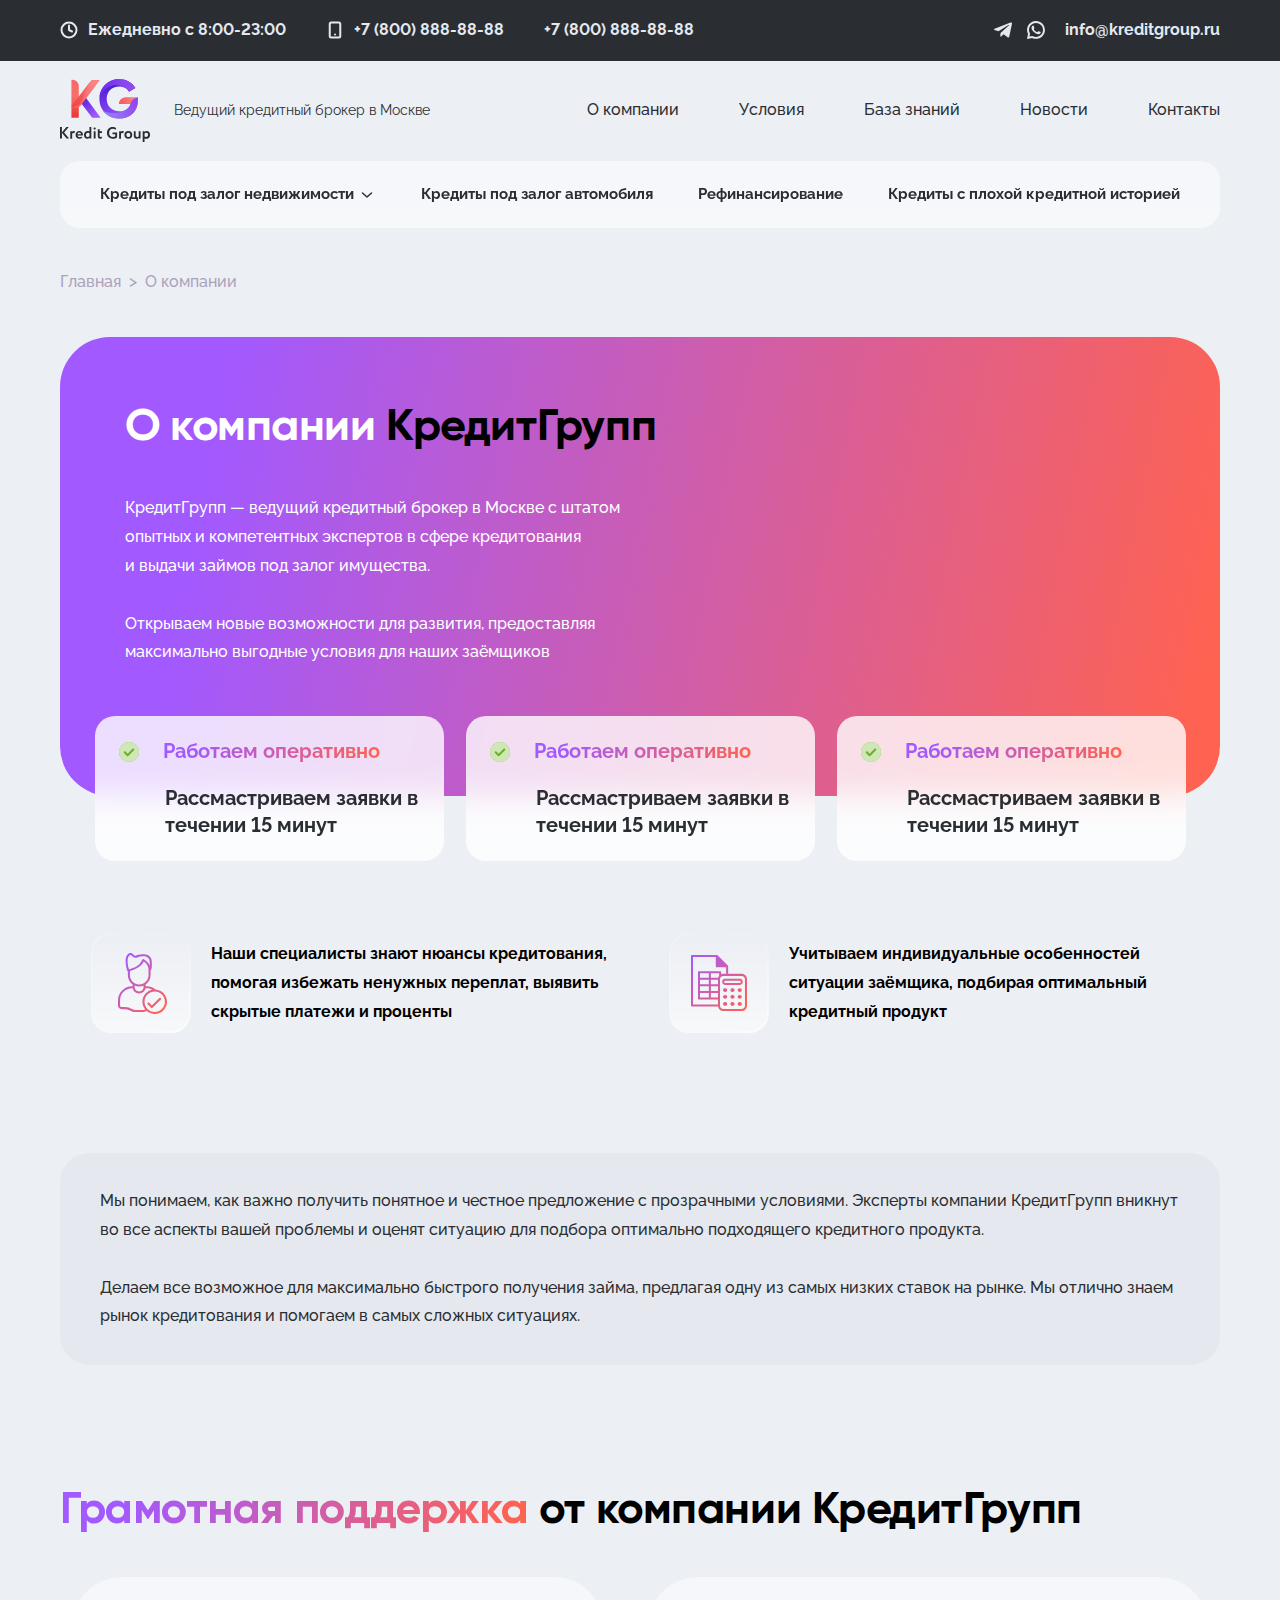
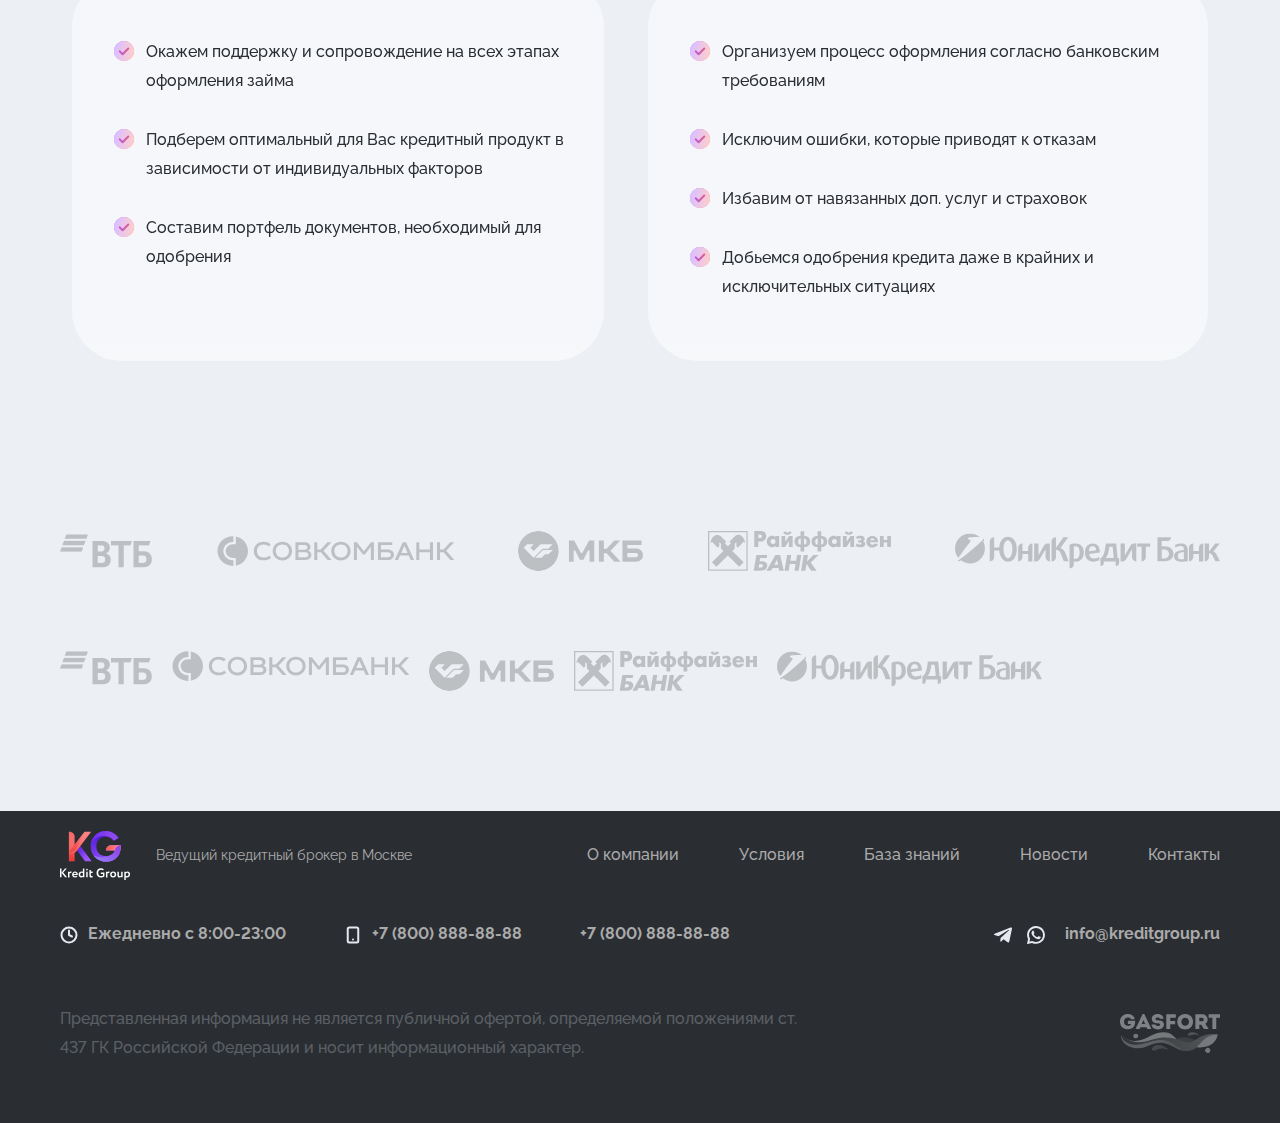
==== about_company.html @ b123ec19 "Initial commit" ====
<!DOCTYPE html>
<html lang="en">
<head>
  <link
    href="https://fonts.googleapis.com/css2?family=Raleway:wght@500&display=swap"
    rel="stylesheet"
  />
  <meta name="viewport" content="width=device-width, initial-scale=1.0" />
  <link rel="stylesheet" href="css/refinansing/refinancing.css" />
  <link rel="stylesheet" href="css/main.css" />

  <link rel="stylesheet" href="css/menu_mobile/menu.css">
  <link rel="stylesheet" href="css/pop-up/pop-up.css">
  <link rel="stylesheet" href="css/menu_mobile/menu.css">
  <link rel="stylesheet" href="css/Slider/slider.css">
  <link rel="stylesheet" href="font/stylesheet.css" />
  <link rel="stylesheet" href="css/vogodn_credit/vigodn_credit.css" />
  <link rel="stylesheet" href="./css/conditions/conditions.css">
  <link rel="stylesheet" href="./css/conditions/conditions-media.css">
  <link rel="stylesheet" href="css/about/about.css">

  <script src="https://ajax.googleapis.com/ajax/libs/jquery/2.2.0/jquery.min.js"></script>
  <script
    src="https://maxcdn.bootstrapcdn.com/bootstrap/3.3.6/js/bootstrap.min.js"
    defer
  ></script>

  <script
    src="https://code.jquery.com/jquery-2.2.0.min.js"
    type="text/javascript"
    defer
  ></script>
  <script
    src="https://cdnjs.cloudflare.com/ajax/libs/slick-carousel/1.6.0/slick.js"
    defer
  ></script>
  <link rel="stylesheet" href="./css/slider_partners/slider_partners.css" />
  <script src="js/slider_partners.js" defer></script>
  <link rel="stylesheet" href="css/refinansing_media/media.css" />
  <link rel="stylesheet" href="css/about/about.css">
  <link rel="stylesheet" href="css/adaptiv.css">




  <meta charset="UTF-8" />
  <title>Tle</title>
</head>
<body>
<div class="popup">
  <div class="popup__content">
    <div class="popup__body">
      <img
        id="popup__close"
        class="popup__close"
        src="./img/pop-up/tag-cross.svg"
        alt=""
      />

      <div class="popup_info">
        <div class="img-container">
          <img src="./img/pop-up/manager.svg" alt="" />
        </div>
        <div class="title">
          <h1>Оставьте заявку</h1>
          <p>и наш специалист свяжется с вами</p>
        </div>
        <form action="">
          <input placeholder="Ваше имя" type="text" />
          <input placeholder="Номер телефона или E-mail" type="text" />
          <div class="btn-container confirm">
            <img src="../refinancing/img/request/pocket.svg" alt="" />
            <span>Оставить заявку</span>
          </div>
          <p>
            Отправляя заявку, я предоставляю согласие<br />
            на обработку персональных данных
          </p>
        </form>
      </div>
      <div class="popup_info confirm_popup hidden">
        <div class="img-container">
          <img src="../refinancing/img/pop-up/confirm2.svg" alt="" />
        </div>
        <div class="title">
          <h1>Спасибо за заявку</h1>
          <p>
            Наш специалист свяжется с вами<br />
            в ближайшее время
          </p>
        </div>
        <div id="popup__close2" class="btn-container">
          <span>На главную</span>
        </div>
      </div>
    </div>
  </div>
</div>
<header class="header">
  <div class="header_contacts">
    <div class="container">
      <div class="wrapper">
        <div class="info_left">
          <div class="item">
            <img src="img/clock.svg" alt="" />
            <span>Ежедневно с 8:00-23:00</span>
          </div>
          <div class="item">
            <img src="img/smartphone.svg" alt="" />
            <span>+7 (800) 888-88-88</span>
          </div>
          <div class="item">
            <span>+7 (800) 888-88-88</span>
          </div>
        </div>
        <div class="info_right">
          <div class="links">
            <a href="#">
              <img src="img/telegram_logo.svg" alt="" />
            </a>
            <a href="#">
              <img src="img/whatsapp_logo.svg" alt="" />
            </a>
          </div>
          <span>info@kreditgroup.ru</span>
        </div>
      </div>
    </div>
  </div>
  <div class="main_menu">
    <div class="container">
      <div class="wrapper">
        <div class="info">
          <img src="img/kredit-group_logo.svg" alt="" />
          <span>Ведущий кредитный брокер в Москве</span>
        </div>
        <div class="links">
          <a href="" class="link">О компании</a>
          <a href="" class="link">Условия</a>
          <a href="" class="link">База знаний</a>
          <a href="" class="link">Новости</a>
          <a href="" class="link">Контакты</a>
        </div>
      </div>
    </div>
  </div>
  <div class="secondary_menu">
    <div class="container">
      <div class="wrapper">
        <div class="dropdown">
          <div class="wrapp_item">
            <div onclick="Dropdown()" class="item dropbtn">
              Кредиты под залог недвижимости
            </div>
            <img src="img/chevron-down.svg" alt="" />
          </div>
          <a href="#" class="item dropbtn"></a>
          <div id="myDropdown" class="dropdown-content drop">
            <a href="" class="item">Кредиты под залог автомобиля</a>
            <a href="" class="item">Рефинансирование</a>
            <a href="" class="item">Кредиты с плохой кредитной историей</a>
            <a href="" class="item">Кредиты под залог земельного участка</a>
            <a href="" class="item">Кредиты под залог дома, коттеджа</a>
            <a href="" class="item">Кредиты под залог дачи</a>
            <a href="" class="item"
            >Кредиты под залог коммерческой недвижемости</a
            >
          </div>
        </div>
        <a href="" class="item">Кредиты под залог автомобиля</a>
        <a href="" class="item">Рефинансирование</a>
        <a href="" class="item">Кредиты с плохой кредитной историей</a>
      </div>
    </div>
  </div>
</header>
<div class="adaptiv_header">
  <div class="container">
    <div id="myNav" class="overlay">
      <div class="overlay-content">
        <div class="container">

          <div class="top">
            <div class="wrapper">
              <img src="img/logo_adaptiv_header.svg" alt="">
              <span>Ведущий кредитный брокер в Москве</span>
            </div>
            <img onclick="closeNav()" src="img/pop-up/tag-cross.svg"
                 alt="">
          </div>

          <div class="links">
            <a href="#" class="link">О компании</a>
            <a href="#" class="link">Условия</a>
            <a href="#" class="link">База знаний</a>
            <a href="#" class="link">Новости</a>
            <a href="#" class="link">Контакты</a>
          </div>
          <div class="line"></div>
          <div class="secondary_menu">
            <div class="container">
              <div class="wrapper">
                <div class="dropdown">
                  <div class="wrapp_item">
                    <div onclick="drop_adaptiv()" class="item dropbtn">
                      Кредиты под залог недвижимости
                    </div>
                    <img src="img/chevron-down.svg" alt="" />
                  </div>
                  <a href="#" class="item dropbtn"></a>
                  <div id="myDropdown" class="dropdown-content drop_adaptiv">
                    <a href="" class="item">Кредиты под залог автомобиля</a>
                    <a href="" class="item">Рефинансирование</a>
                    <a href="" class="item">Кредиты с плохой кредитной историей</a>
                    <a href="" class="item">Кредиты под залог земельного участка</a>
                    <a href="" class="item">Кредиты под залог дома, коттеджа</a>
                    <a href="" class="item">Кредиты под залог дачи</a>
                    <a href="" class="item"
                    >Кредиты под залог коммерческой недвижемости</a
                    >
                  </div>
                </div>
                <a href="" class="item">Кредиты под залог автомобиля</a>
                <a href="" class="item">Рефинансирование</a>
                <a href="" class="item">Кредиты с плохой кредитной историей</a>
              </div>
            </div>
          </div>
          <div class="bottom">
            <div class="item">
              <img src="img/header_adaptiv/clock.svg" alt="">
              <span>Ежедневно с 8:00-23:00</span>
            </div>
            <div class="item">
              <img src="img/header_adaptiv/smartphone.svg" alt="">
              <span>+7 (800) 888-88-88</span>
            </div>
            <div class="item item_phone">
              <span>+7 (800) 888-88-88</span>
            </div>
            <div class="item">
              <a href="#">
                <img src="img/header_adaptiv/telegram_logo.svg" alt="">
              </a>
              <a href="#">
                <img src="img/header_adaptiv/whatsapp_logo.svg" alt="">
              </a>
              <p>info@kreditgroup.ru</p>
            </div>
          </div>

        </div>

      </div>
    </div>

    <div class="open_menu">
      <div class="wrapper">
        <img src="img/logo_adaptiv_header.svg" alt="">
        <span>Ведущий кредитный брокер в Москве</span>
      </div>
      <img onclick="openNav()" src="img/header_adaptiv/menu.svg" alt="">
    </div>
  </div>
</div>
<section class="conditions-links">
  <div class="container">
    <a href="">Главная</a>
    <span>&gt;</span>
    <a href="">О компании</a>
  </div>
</section>

<div class="about_main">
  <div class="container">
    <div class="block">
      <div class="left">
        <h2 class="sub_title_2">
          О компании
          <span>КредитГрупп</span>
        </h2>
        <p>КредитГрупп — ведущий кредитный брокер в Москве с штатом опытных и компетентных экспертов в сфере кредитования и выдачи займов под залог имущества. <br> <br>
          Открываем новые возможности для развития, предоставляя максимально выгодные условия для наших заёмщиков</p>
      </div>
      <div class="right">
        <img class="img_abs" src="img/about/about_man_image.svg" alt="">
      </div>
    </div>
  </div>
</div>
<section class="works">
  <div class="container">
    <div class="items">
      <div class="item">
        <div class="top">
          <img src="img/check.svg" alt="">
          <span>Работаем оперативно</span>
        </div>
        <div class="bottom">
          <span>Рассмастриваем заявки в течении 15 минут</span>
        </div>
      </div>
      <div class="item">
        <div class="top">
          <img src="img/check.svg" alt="">
          <span>Работаем оперативно</span>
        </div>
        <div class="bottom">
          <span>Рассмастриваем заявки в течении 15 минут</span>
        </div>
      </div>
      <div class="item">
        <div class="top">
          <img src="img/check.svg" alt="">
          <span>Работаем оперативно</span>
        </div>
        <div class="bottom">
          <span>Рассмастриваем заявки в течении 15 минут</span>
        </div>
      </div>
    </div>
  </div>
</section>
<section class="spetion">
  <div class="container">
    <div class="block">
      <div class="item">
        <img src="./img/about/person.svg" alt="">
        <span>Наши специалисты знают нюансы кредитования, помогая избежать ненужных переплат, выявить скрытые платежи и проценты</span>
      </div>
      <div class="item">
        <img src="./img/about/calculator.svg" alt="">
        <span>Учитываем индивидуальные особенностей ситуации заёмщика, подбирая оптимальный кредитный продукт</span>
      </div>
    </div>
  </div>
</section>
<Section class="information">
  <div class="container">
    <div class="block">
      <p>Мы понимаем, как важно получить понятное и честное предложение с прозрачными условиями. Эксперты компании КредитГрупп вникнут во все аспекты вашей проблемы и оценят ситуацию для подбора оптимально подходящего кредитного продукта. <br> <br>
        Делаем все возможное для максимально быстрого получения займа, предлагая одну из самых низких ставок на рынке. Мы отлично знаем рынок кредитования и помогаем в самых сложных ситуациях.</p>
    </div>
  </div>
</Section>
<section class="support">
  <div class="content">
    <div class="header">
      <h1><span>Грамотная поддержка</span> от компании КредитГрупп</h1>
    </div>
    <div class="list-container">
      <ul>
        <li>
          <img src="./img/support/check-pink.svg" alt="" />
          <p>
            Окажем поддержку и сопровождение на всех этапах<br />
            оформления займа
          </p>
        </li>
        <li>
          <img src="./img/support/check-pink.svg" alt="" />
          <p>
            Подберем оптимальный для Вас кредитный продукт в<br />
            зависимости от индивидуальных факторов
          </p>
        </li>
        <li>
          <img src="./img/support/check-pink.svg" alt="" />
          <p>
            Составим портфель документов, необходимый для<br />
            одобрения
          </p>
        </li>
      </ul>
      <ul>
        <li>
          <img src="./img/support/check-pink.svg" alt="" />
          <p>
            Организуем процесс оформления согласно банковским<br />
            требованиям
          </p>
        </li>
        <li>
          <img src="./img/support/check-pink.svg" alt="" />
          <p>Исключим ошибки, которые приводят к отказам</p>
        </li>
        <li>
          <img src="./img/support/check-pink.svg" alt="" />
          <p>Избавим от навязанных доп. услуг и страховок</p>
        </li>
        <li>
          <img src="./img/support/check-pink.svg" alt="" />
          <p>
            Добьемся одобрения кредита даже в крайних и исключительных
            ситуациях
          </p>
        </li>
      </ul>
    </div>
  </div>
</section>
<section class="section_1">
  <div class="container">
    <div class="logos">
      <img src="img/icon_partner/1.png" alt="" />
      <img src="img/icon_partner/Sovcombank_logo.svg" alt="" />
      <img src="img/icon_partner/MKB_logo.svg" alt="" />
      <img src="img/icon_partner/Raiffeisen_Bank_logo.svg" alt="" />
      <img src="img/icon_partner/YuniCredit_logo.svg" alt="" />
    </div>
    <div class="slider_adaptiv_partners">
      <section class="customer-logos slider slider_adaptiv_partners">
        <div class="slide">
          <img src="img/icon_partner/1.png" alt="" />
        </div>
        <div class="slide">
          <img src="img/icon_partner/Sovcombank_logo.svg" alt="" />
        </div>
        <div class="slide">
          <img src="img/icon_partner/MKB_logo.svg" alt="" />
        </div>
        <div class="slide">
          <img src="img/icon_partner/Raiffeisen_Bank_logo.svg" alt="" />
        </div>
        <div class="slide">
          <img src="img/icon_partner/YuniCredit_logo.svg" alt="" />
        </div>
      </section>
    </div>

</section>
<footer class="footer">
  <div class="container">
    <div class="item">
      <div class="top">
        <div class="logo_footer">
          <img src="img/footer_logo.svg" alt="">
          <span>Ведущий кредитный брокер в Москве</span>
        </div>
        <div class="links">
          <a href="" class="link">О компании</a>
          <a href="" class="link">Условия</a>
          <a href="" class="link">База знаний</a>
          <a href="" class="link">Новости</a>
          <a href="" class="link">Контакты</a>
        </div>
      </div>
      <div class="middle">
        <div class="wrapper">
          <div class="info_left">
            <div class="item">
              <img src="./img/clock.svg" alt="" />
              <span>Ежедневно с 8:00-23:00</span>
            </div>
            <div class="item">
              <img src="img/smartphone.svg" alt="" />
              <span>+7 (800) 888-88-88</span>
            </div>
            <div class="item item_phone">
              <span>+7 (800) 888-88-88</span>
            </div>
          </div>
          <div class="info_right">
            <div class="links">
              <a href="">
                <img src="img/telegram_logo.svg" alt="" />

              </a>
              <a href="">
                <img src="img/whatsapp_logo.svg" alt="" />

              </a>
            </div>
            <span>info@kreditgroup.ru</span>
          </div>
        </div>
      </div>
      <div class="bottom">
            <span
            >Представленная информация не является публичной офертой,
              определяемой положениями ст. 437 ГК Российской Федерации и носит
              информационный характер.</span
            >
        <img src="img/gasfort_logo.svg" alt="" />
      </div>
    </div>
  </div>
</footer>



<script src="./js/dropdown.js"></script>
<script src="./js/calk.js"></script>
<script src="./js/pop-up.js"></script>
<script src="./js/slider.js"></script>
<script src="./js/inputmask.js"></script>
<script src="./js/number_input.js"></script>
<script src="./js/menu.js"></script>
<script src="./js/drop.js"></script>
<script src="./js/inputCheck.js"></script>
<script src="./js/phoneMaskScript.js"></script>
</body>
</html>
---- css/refinansing/refinancing.css ----
* {
  padding: 0;
  margin: 0;
  border: 0;
}

*,
*:before,
*:after {
  -moz-box-sizing: border-box;
  -webkit-box-sizing: border-box;
  box-sizing: border-box;
}

:focus,
:active {
  outline: none;
}

a:focus,
a:active {
  outline: none;
}

nav,
footer,
header,
aside {
  display: block;
}

html,
body {
  height: 100%;
  width: 100%;
  font-size: 100%;
  line-height: 1;
  font-size: 14px;
  -ms-text-size-adjust: 100%;
  -moz-text-size-adjust: 100%;
  -webkit-text-size-adjust: 100%;
}

input,
button,
textarea {
  font-family: inherit;
}

input::-ms-clear {
  display: none;
}

button {
  cursor: pointer;
}

button::-moz-focus-inner {
  padding: 0;
  border: 0;
}

a,
a:visited {
  text-decoration: none;
}

a:hover {
  text-decoration: none;
}

ul li {
  list-style: none;
}

img {
  vertical-align: top;
}

h1,
h2,
h3,
h4,
h5,
h6 {
  font-size: inherit;
  font-weight: inherit;
}

.credits {
  margin-bottom: 120px;
}
.credits .content {
  max-width: 1160px;
  margin: 0 auto;
  background: #e5e8ee;
  border-radius: 50px;
  padding: 50px 60px 80px 60px;
}
.credits .content .header {
  font-weight: 700;
  font-size: 45px;
  line-height: 52px;
  letter-spacing: -0.01em;
  margin-bottom: 40px;
  font-family: "Gilroy", sans-serif;
}
.credits .content .header span {
  background: linear-gradient(100.92deg, #a259ff 13.57%, #ff6250 97.65%);
  -webkit-background-clip: text;
  -webkit-text-fill-color: transparent;
  background-clip: text;
  -webkit-text-fill-color: transparent;
}
.credits .content .items-container {
  display: flex;
  justify-content: space-between;
}
.credits .content .items-container .item {
  display: flex;
  flex-direction: column;
  align-items: center;
  gap: 25px;
}
.credits .content .items-container .item img {
  max-width: 100px;
  max-height: 100px;
}
.credits .content .items-container .item p {
  font-family: "Raleway", sans-serif;
  font-weight: 700;
  font-size: 22px;
  line-height: 33px;
  color: #2a2e33;
  text-align: center;
}

.zalog {
  margin-bottom: 20px;
}
.zalog .content {
  max-width: 1160px;
  margin: 0 auto;
}
.zalog .content .header {
  font-weight: 700;
  font-size: 45px;
  line-height: 52px;
  letter-spacing: -0.01em;
  color: #2a2e33;
  margin-bottom: 80px;
  font-family: "Gilroy", sans-serif;
}
.zalog .content .items-container {
  display: flex;
  justify-content: space-between;
  flex-wrap: wrap;
}
.zalog .content .items-container .item {
  display: flex;
  flex-direction: column;
  align-items: center;
  gap: 10px;
  max-width: 260px;
  width: 100%;
  margin-bottom: 100px;
}
.zalog .content .items-container .item .item-img-container img {
  max-width: 157px;
  max-height: 157px;
}
.zalog .content .items-container .item .item-link-container {
  display: flex;
  flex-direction: column;
  align-items: center;
  justify-content: center;
  height: 110px;
  width: 100%;
  position: relative;
  background: #e5e8ee;
  border-radius: 20px;
  width: 100%;
  font-weight: 700;
  font-size: 20px;
  line-height: 30px;
  text-align: center;
  font-family: "Raleway", sans-serif;
  transition: 0.3s all;
}
.zalog .content .items-container .item .item-link-container p {
  color: #2a2e33;
}
.zalog .content .items-container .item .item-link-container a {
  color: #ffffff;
  display: none;
}
.zalog .content .items-container .item .item-link-container:hover {
  background: linear-gradient(100.92deg, #a259ff 13.57%, #ff6250 97.65%);
}
.zalog .content .items-container .item .item-link-container:hover .item-arrow-container .gray-arrow {
  display: none;
}
.zalog .content .items-container .item .item-link-container:hover .item-arrow-container .white-arrow {
  display: block;
}
.zalog .content .items-container .item .item-link-container:hover p {
  display: none;
}
.zalog .content .items-container .item .item-link-container:hover a {
  display: block;
}
.zalog .content .items-container .item .item-link-container .item-arrow-container {
  position: absolute;
  right: 10px;
  top: 10px;
}
.zalog .content .items-container .item .item-link-container .item-arrow-container .gray-arrow {
  display: block;
}
.zalog .content .items-container .item .item-link-container .item-arrow-container .white-arrow {
  display: none;
}

.convinient {
  margin-bottom: 155px;
}
.convinient .content {
  max-width: 1160px;
  margin: 0 auto;
}
.convinient .content .header {
  font-weight: 700;
  font-size: 45px;
  line-height: 52px;
  color: #2a2e33;
  letter-spacing: -0.01em;
  margin-bottom: 50px;
  font-family: "Gilroy", sans-serif;
}
.convinient .content .header span {
  background: linear-gradient(100.92deg, #a259ff 13.57%, #ff6250 97.65%);
  -webkit-background-clip: text;
  -webkit-text-fill-color: transparent;
  background-clip: text;
  -webkit-text-fill-color: transparent;
}
.convinient .content .adaptiv-img-container {
  display: none;
  margin: 0 auto;
}
.convinient .content .adaptiv-img-container img {
  width: 100%;
  max-height: 300px;
}
.convinient .content .items-container {
  display: flex;
  position: relative;
  background: #e5e8ee;
  border-radius: 50px;
  padding: 60px;
  width: 100%;
  gap: 40px;
}
.convinient .content .items-container .bg-img {
  position: absolute;
  right: -25px;
  bottom: 0px;
}
.convinient .content .items-container .items-column {
  display: flex;
  flex-direction: column;
  gap: 30px;
}
.convinient .content .items-container .items-column .item {
  display: flex;
  gap: 20px;
  width: 100%;
  padding: 20px 40px 20px 20px;
  background: rgba(255, 255, 255, 0.8);
  backdrop-filter: blur(15px);
  border-radius: 20px;
  max-width: 460px;
  box-shadow: 0px 10px 30px rgba(18, 27, 40, 0.1);
}
.convinient .content .items-container .items-column .item img {
  width: 24px;
  height: 24px;
}
.convinient .content .items-container .items-column .item p {
  font-family: "Raleway", sans-serif;
  color: #2a2e33;
  font-weight: 500;
  font-size: 18px;
  line-height: 24px;
}

.conditions {
  margin-bottom: 120px;
  position: relative;
}
.conditions .conditions-bg {
  position: absolute;
  right: 0px;
  z-index: -1000;
  top: 0px;
}
.conditions .content {
  max-width: 1160px;
  margin: 0 auto;
  background: #e5e8ee;
  border-radius: 50px;
  padding: 40px 40px 80px 60px;
}
.conditions .content .header {
  display: flex;
  justify-content: space-between;
  align-items: center;
  margin-bottom: 35px;
}
.conditions .content .header .left-container {
  display: flex;
  gap: 15px;
}
.conditions .content .header .left-container img {
  max-width: 52px;
  max-height: 52px;
}
.conditions .content .header .left-container h2 {
  font-family: "Gilroy", sans-serif;
  font-weight: 700;
  font-size: 45px;
  line-height: 52px;
  letter-spacing: -0.01em;
  color: #2a2e33;
}
.conditions .content .header .right-container {
  padding: 20px 40px 20px 30px;
  background: rgba(255, 255, 255, 0.5);
  backdrop-filter: blur(15px);
  border-radius: 20px;
}
.conditions .content .header .right-container p {
  text-align: right;
  font-family: "Raleway", sans-serif;
  font-weight: 700;
  font-size: 20px;
  line-height: 30px;
  background: linear-gradient(100.92deg, #a259ff 13.57%, #ff6250 97.65%);
  -webkit-background-clip: text;
  -webkit-text-fill-color: transparent;
  background-clip: text;
  -webkit-text-fill-color: transparent;
}
.conditions .content .items-container {
  display: flex;
  flex-direction: column;
  gap: 30px;
}
.conditions .content .items-container li {
  display: flex;
  align-items: center;
  gap: 20px;
}
.conditions .content .items-container li img {
  max-width: 24px;
  max-height: 24px;
}
.conditions .content .items-container li p {
  font-family: "Raleway", sans-serif;
  font-weight: 500;
  font-size: 22px;
  line-height: 33px;
  font-feature-settings: "pnum" on, "lnum" on;
}
.conditions .bottom {
  display: none;
  padding: 20px 40px 20px 30px;
  background: rgba(255, 255, 255, 0.5);
  backdrop-filter: blur(15px);
  border-radius: 20px;
}
.conditions .bottom p {
  text-align: center;
  font-family: "Raleway", sans-serif;
  font-weight: 700;
  font-size: 20px;
  line-height: 30px;
  background: linear-gradient(100.92deg, #a259ff 13.57%, #ff6250 97.65%);
  -webkit-background-clip: text;
  -webkit-text-fill-color: transparent;
  background-clip: text;
  -webkit-text-fill-color: transparent;
}

.fin-support {
  margin-bottom: 120px;
}
.fin-support .content {
  max-width: 1160px;
  margin: 0 auto;
  display: flex;
  align-items: center;
  justify-content: space-between;
  flex-wrap: wrap;
  gap: 40px;
}
.fin-support .content .header {
  font-family: "Gilroy", sans-serif;
  font-weight: 700;
  font-size: 45px;
  line-height: 115%;
  letter-spacing: -0.01em;
  color: #2a2e33;
}
.fin-support .content .header p {
  margin-top: 20px;
  font-family: "Raleway";
  font-style: normal;
  font-weight: 500;
  font-size: 16px;
  line-height: 180%;
  /* or 29px */
  font-feature-settings: "pnum" on, "lnum" on;
  color: #70697D;
  max-width: 604px;
}
.fin-support .content .header span {
  background: linear-gradient(100.92deg, #a259ff 13.57%, #ff6250 97.65%);
  -webkit-background-clip: text;
  -webkit-text-fill-color: transparent;
  background-clip: text;
  -webkit-text-fill-color: transparent;
}
.fin-support .content .item {
  display: flex;
  flex-direction: column;
  align-items: center;
  justify-content: center;
  gap: 10px;
  font-family: "Raleway", sans-serif;
  font-weight: 700;
  font-size: 20px;
  line-height: 30px;
  text-align: center;
  font-feature-settings: "pnum" on, "lnum" on;
  padding: 30px;
  background: rgba(255, 255, 255, 0.5);
  backdrop-filter: blur(15px);
  border-radius: 30px;
  max-width: 360px;
  min-height: 230px;
  box-shadow: 0px 10px 40px rgba(18, 27, 40, 0.1);
}
.fin-support .content .item:hover {
  background: linear-gradient(100.92deg, #a259ff 13.57%, #ff6250 97.65%);
  box-shadow: 0px 10px 40px rgba(197, 92, 189, 0.6);
}
.fin-support .content .item:hover img {
  display: none;
}
.fin-support .content .item:hover p {
  display: none;
}
.fin-support .content .item:hover span {
  display: block;
}
.fin-support .content .item img {
  max-width: 100px;
  max-height: 100px;
}
.fin-support .content .item p {
  color: #2a2e33;
}
.fin-support .content .item span {
  display: none;
  color: #ffffff;
}
.fin-support .content .text-container {
  background: #e5e8ee;
  border-radius: 30px;
  padding: 35px 40px;
  font-family: "Raleway", sans-serif;
  font-weight: 700;
  font-size: 18px;
  line-height: 32px;
  color: #2a2e33;
  max-width: 760px;
}
.fin-support .content .text-container-bottom {
  background: #e5e8ee;
  border-radius: 30px;
  font-family: "Raleway", sans-serif;
  font-weight: 500;
  font-size: 16px;
  line-height: 32px;
  font-feature-settings: "pnum" on, "lnum" on;
  color: #2a2e33;
  padding: 40px 40px 40px 50px;
  width: 100%;
}

.help {
  margin-bottom: 120px;
  position: relative;
}
.help .help-bg {
  position: absolute;
  left: 0px;
}
.help .content {
  max-width: 1160px;
  margin: 0 auto;
  display: flex;
  justify-content: space-between;
  gap: 62px;
}
.help .content .left-column {
  display: flex;
  flex-direction: column;
  justify-content: space-between;
}
.help .content .left-column .header {
  font-family: "Gilroy", sans-serif;
  font-weight: 700;
  font-size: 45px;
  line-height: 52px;
  letter-spacing: -0.01em;
}
.help .content .left-column .header span {
  background: linear-gradient(100.92deg, #a259ff 13.57%, #ff6250 97.65%);
  -webkit-background-clip: text;
  -webkit-text-fill-color: transparent;
  background-clip: text;
  -webkit-text-fill-color: transparent;
}
.help .content .left-column .right-column {
  display: none;
}
.help .content .left-column .left-column-bottom {
  display: flex;
  flex-direction: column;
  gap: 40px;
}
.help .content .left-column .left-column-bottom h2 {
  font-family: "Raleway", sans-serif;
  font-weight: 700;
  font-size: 20px;
  line-height: 30px;
  background: linear-gradient(100.92deg, #a259ff 13.57%, #ff6250 97.65%);
  -webkit-background-clip: text;
  -webkit-text-fill-color: transparent;
  background-clip: text;
  -webkit-text-fill-color: transparent;
}
.help .content .left-column .left-column-bottom .btn-container {
  display: flex;
  align-items: center;
  justify-content: center;
  cursor: pointer;
  gap: 10px;
  padding: 18px 34px 18px 34px;
  background: #2a2e33;
  border-radius: 20px 20px 20px 1px;
  max-width: 270px;
  transition: 0.3s;
}
.help .content .left-column .left-column-bottom .btn-container:hover {
  background: linear-gradient(100.92deg, #a259ff 13.57%, #ff6250 97.65%);
  border-radius: 20px;
}
.help .content .left-column .left-column-bottom .btn-container:active {
  border-radius: 20px;
}
.help .content .left-column .left-column-bottom .btn-container img {
  max-width: 18px;
  max-height: 18px;
}
.help .content .left-column .left-column-bottom .btn-container p {
  font-family: "Gilroy", sans-serif;
  font-weight: 800;
  font-size: 18px;
  line-height: 22px;
  letter-spacing: 0.015em;
  font-feature-settings: "pnum" on, "lnum" on;
  color: #ffffff;
}
.help .content .right-column {
  max-width: 660px;
  display: flex;
  flex-direction: column;
  padding: 60px;
  gap: 20px;
  background: #e5e8ee;
  border-radius: 50px;
}
.help .content .right-column .text {
  font-family: "Raleway";
  font-style: normal;
  font-weight: 700;
  font-size: 16px;
  line-height: 180%;
  /* or 29px */
  font-feature-settings: "pnum" on, "lnum" on;
  /* black */
  color: #2a2e33;
}
.help .content .right-column h3 {
  font-family: "Raleway", sans-serif;
  font-weight: 700;
  font-size: 16px;
  line-height: 29px;
  font-feature-settings: "pnum" on, "lnum" on;
  color: #2a2e33;
}
.help .content .right-column ul {
  display: flex;
  flex-direction: column;
  gap: 30px;
}
.help .content .right-column ul li {
  display: flex;
  gap: 18px;
}
.help .content .right-column ul li img {
  max-width: 24px;
  max-height: 24px;
}
.help .content .right-column ul li p {
  font-family: "Raleway", sans-serif;
  font-weight: 500;
  font-size: 16px;
  line-height: 29px;
  color: #2a2e33;
}

.support {
  margin-bottom: 120px;
}
.support .content {
  max-width: 1160px;
  margin: 0 auto;
}
.support .content .header {
  font-family: "Gilroy", sans-serif;
  font-weight: 700;
  font-size: 45px;
  line-height: 52px;
  letter-spacing: -0.01em;
  margin-bottom: 40px;
}
.support .content .header span {
  background: linear-gradient(100.92deg, #a259ff 13.57%, #ff6250 97.65%);
  -webkit-background-clip: text;
  -webkit-text-fill-color: transparent;
  background-clip: text;
  -webkit-text-fill-color: transparent;
}
.support .content .list-container {
  display: flex;
  justify-content: space-between;
  flex-wrap: wrap;
  gap: 20px;
}
.support .content .list-container ul {
  display: flex;
  flex-direction: column;
  gap: 30px;
  padding: 60px 40px;
  background: rgba(255, 255, 255, 0.5);
  backdrop-filter: blur(15px);
  border-radius: 50px;
  max-width: 560px;
  margin: 0 auto;
}
.support .content .list-container ul li {
  display: flex;
  gap: 10px;
}
.support .content .list-container ul li img {
  max-width: 24px;
  max-height: 24px;
  margin-top: 2px;
}
.support .content .list-container ul li p {
  font-family: "Raleway", sans-serif;
  font-weight: 500;
  font-size: 16px;
  line-height: 29px;
  color: #2a2e33;
}

.request {
  margin-bottom: 120px;
  position: relative;
}
.request .request-bg {
  position: absolute;
  left: 0px;
}
.request .content {
  max-width: 1160px;
  box-shadow: 0px 10px 40px rgba(197, 92, 189, 0.6);
  margin: 0 auto;
  display: flex;
  background: linear-gradient(250.92deg, #a259ff 13.57%, #ff6250 97.65%);
  border-radius: 50px;
  padding: 40px 60px;
  display: flex;
  justify-content: space-between;
  align-items: center;
}
.request .content .text-container {
  font-family: "Gilroy", sans-serif;
  font-weight: 700;
  font-size: 36px;
  line-height: 45px;
  letter-spacing: -0.01em;
  color: #fff;
}
.request .content .text-container span {
  color: #2a2e33;
}
.request .content .input-container p {
  font-family: "Raleway", sans-serif;
  font-weight: 500;
  font-size: 14px;
  line-height: 21px;
  text-align: right;
  font-feature-settings: "pnum" on, "lnum" on;
  color: rgba(255, 255, 255, 0.5);
  margin-top: 10px;
}
.request .content .input-container form {
  display: flex;
  align-items: center;
  gap: 15px;
}
.request .content .input-container form input {
  padding: 14px 25px;
  background: #ffffff;
  border-radius: 20px;
  font-family: "Gilroy", sans-serif;
  font-weight: 800;
  font-size: 24px;
  line-height: 29px;
  letter-spacing: 0.02em;
  font-feature-settings: "pnum" on, "lnum" on;
  color: #aba3bc;
  mix-blend-mode: normal;
  max-width: 240px;
}
.request .content .input-container form .btn-container {
  display: flex;
  gap: 10px;
  align-items: center;
  justify-content: center;
  background: #2a2e33;
  border-radius: 20px 20px 20px 1px;
  padding: 20px 35px;
  cursor: pointer;
  transition: 0.3s;
}
.request .content .input-container form .btn-container:hover {
  background: linear-gradient(100.92deg, #a259ff 13.57%, #ff6250 97.65%);
  border-radius: 20px;
}
.request .content .input-container form .btn-container:active {
  border-radius: 20px;
}
.request .content .input-container form .btn-container img {
  max-width: 15px;
  max-height: 15px;
}
.request .content .input-container form .btn-container span {
  font-family: "Gilroy", sans-serif;
  font-weight: 800;
  font-size: 18px;
  line-height: 22px;
  letter-spacing: 0.015em;
  font-feature-settings: "pnum" on, "lnum" on;
  color: #ffffff;
}

.offers {
  margin-bottom: 120px;
}
.offers .content {
  max-width: 1160px;
  margin: 0 auto;
}
.offers .content .header {
  font-weight: 700;
  font-size: 45px;
  line-height: 52px;
  letter-spacing: -0.01em;
  color: #2a2e33;
  margin-bottom: 80px;
  font-family: "Gilroy", sans-serif;
}
.offers .content .items-container {
  display: flex;
  justify-content: space-between;
  flex-wrap: wrap;
  gap: 20px;
}
.offers .content .items-container .item {
  position: relative;
  display: flex;
  flex-direction: column;
  align-items: center;
  padding: 30px;
  gap: 10px;
  max-width: 260px;
  width: 100%;
  background: rgba(255, 255, 255, 0.5);
  backdrop-filter: blur(15px);
  border-radius: 30px;
}
.offers .content .items-container .item:hover {
  justify-content: center;
  background: linear-gradient(100.92deg, #a259ff 13.57%, #ff6250 97.65%);
  box-shadow: 0px 10px 40px rgba(197, 92, 189, 0.6);
}
.offers .content .items-container .item:hover p {
  display: none;
}
.offers .content .items-container .item:hover .item-link-container .item-arrow-container {
  position: inherit;
}
.offers .content .items-container .item:hover .item-link-container .item-arrow-container .gray-arrow {
  display: none;
}
.offers .content .items-container .item:hover .item-link-container .item-arrow-container .white-arrow {
  display: block;
}
.offers .content .items-container .item:hover .item-link-container a {
  display: block;
}
.offers .content .items-container .item:hover .item-img-container img {
  display: none;
}
.offers .content .items-container .item .item-img-container img {
  max-width: 157px;
  max-height: 157px;
}
.offers .content .items-container .item .item-link-container {
  display: flex;
  flex-direction: column;
  align-items: center;
  justify-content: center;
  width: 100%;
  font-weight: 700;
  font-size: 20px;
  line-height: 30px;
  text-align: center;
  font-family: "Raleway", sans-serif;
  transition: 0.3s all;
}
.offers .content .items-container .item .item-link-container p {
  color: #2a2e33;
}
.offers .content .items-container .item .item-link-container a {
  color: #ffffff;
  display: none;
}
.offers .content .items-container .item .item-link-container .item-arrow-container {
  position: absolute;
  right: 10px;
  top: 10px;
}
.offers .content .items-container .item .item-link-container .item-arrow-container .gray-arrow {
  display: block;
}
.offers .content .items-container .item .item-link-container .item-arrow-container .white-arrow {
  display: none;
  margin-bottom: 10px;
}

/*# sourceMappingURL=refinancing.css.map */
---- css/main.css ----
@charset "UTF-8";
* {
  margin: 0;
  padding: 0;
  box-sizing: border-box;
}

.bg_sec_1 {
  background-image: url("../img/bg/bg_sec_1.svg");
  background-size: cover;
}

input {
  outline: none;
  border: none;
}

body {
  background: #eceff4;
  overflow-x: hidden;
}

datalist {
  width: 160px;
  display: flex;
  justify-content: space-between;
}

.range-style {
  background: red;
}

#tickmarks option {
  display: inline;
  width: 10px;
  font-size: 12px;
}

.container {
  max-width: 1160px;
  margin: 0 auto;
}

.input {
  padding: 14px 25px 14px 25px;
  background: linear-gradient(86.42deg, #ffffff 0%, #f6f3ff 100%);
  border-radius: 20px;
  display: flex;
  align-items: center;
  gap: 10px;
}
.input span {
  font-family: "Gilroy";
  color: #2a2e33;
  font-style: normal;
  font-weight: 800;
  font-size: 18px;
  line-height: 180%;
}
.input input {
  font-family: "Gilroy";
  border: none;
  outline: none;
  background: transparent;
}
.input input::placeholder {
  font-family: "Gilroy";
  font-style: normal;
  font-weight: 800;
  font-size: 24px;
  line-height: 29px;
}

.btn {
  width: 250px;
  display: flex;
  align-items: center;
  gap: 10px;
  padding: 19px 35px 19px 36px;
  background: #2a2e33;
  border-radius: 20px 20px 20px 1px;
  cursor: pointer;
}
.btn:hover {
  background: linear-gradient(100.92deg, #a259ff 13.57%, #ff6250 97.65%);
}
.btn span {
  font-family: "Raleway";
  font-style: normal;
  font-weight: 800;
  font-size: 18px;
  line-height: 22px;
  color: #ffffff;
}

.btn-green {
  display: flex;
  align-items: center;
  gap: 10px;
  padding: 19px 35px 19px 36px;
  border-radius: 20px 20px 20px 1px;
  cursor: pointer;
  background: #45ba51;
  transition: 0.3s;
}
.btn-green:hover {
  background: #82ce8a;
}
.btn-green span {
  font-family: "Raleway";
  font-style: normal;
  font-weight: 800;
  font-size: 18px;
  line-height: 22px;
  color: #ffffff;
}

.btn-default {
  padding: 19px 36px;
  display: flex;
  align-items: center;
  justify-content: center;
  background: #2a2e33;
  border-radius: 20px;
  gap: 11px;
  cursor: pointer;
}
.btn-default:hover {
  background: linear-gradient(100.92deg, #a259ff 13.57%, #ff6250 97.65%);
  border-radius: 20px;
}
.btn-default span {
  color: #ffffff;
  font-family: "Raleway";
  font-style: normal;
  font-weight: 800;
  font-size: 18px;
  line-height: 22px;
}

.title {
  font-family: "Gilroy";
  font-style: normal;
  font-weight: 700;
  font-size: 58px;
  line-height: 115%;
  /* or 67px */
  letter-spacing: -0.01em;
  font-feature-settings: "pnum" on, "lnum" on;
  /* black */
  color: #2a2e33;
}
.title span {
  background: linear-gradient(100.92deg, #a259ff 13.57%, #ff6250 97.65%), #2e323d;
  -webkit-background-clip: text;
  -webkit-text-fill-color: transparent;
  text-fill-color: transparent;
}

.sub_title {
  font-family: "Gilroy";
  font-style: normal;
  font-weight: 700;
  font-size: 45px;
  line-height: 115%;
  /* or 52px */
  letter-spacing: -0.01em;
  /* black */
  color: #2a2e33;
  z-index: 10;
}
.sub_title span {
  background: linear-gradient(100.92deg, #a259ff 13.57%, #ff6250 97.65%), #2e323d;
  -webkit-background-clip: text;
  -webkit-text-fill-color: transparent;
  text-fill-color: transparent;
}

.dropdown-content {
  display: none;
  position: absolute;
  background: #ffffff;
  border-radius: 20px;
  width: 400px;
  z-index: 1;
  margin-top: 30px;
  padding: 20px 0 20px 20px;
}
.dropdown-content a {
  position: relative;
  font-family: "Raleway";
  font-size: 15px;
  line-height: 180%;
  color: #2a2e33;
  transition: 0.3s;
  text-decoration: none;
}
.dropdown-content a:hover {
  background: linear-gradient(100.92deg, #a259ff 13.57%, #ff6250 97.65%);
  -webkit-background-clip: text;
  -webkit-text-fill-color: transparent;
  text-fill-color: transparent;
}
.dropdown-content a:after {
  display: block;
  position: absolute;
  left: 0; /*изменить на right:0;, чтобы изменить направление подчёркивания */
  width: 0; /*задаём длинну линии до наведения курсора*/
  height: 3px; /*задаём ширину линии*/
  background: linear-gradient(100.92deg, #a259ff 13.57%, #ff6250 97.65%);
  content: "";
  transition: width 0.3s ease-out;
  border-radius: 10px; /*задаём время анимации*/
}
.dropdown-content a:hover:after, .dropdown-content a:focus:after {
  width: 100%; /*устанавливаем значение 100% чтобы ссылка подчёркивалась полностью*/
}

.dropdown {
  position: relative;
  display: inline-block;
}

.showDrop {
  display: flex;
  flex-direction: column;
  gap: 10px;
}

.header_contacts {
  padding: 16px 0;
  background: #2a2e33;
}
.header_contacts .wrapper {
  display: flex;
  align-items: center;
  justify-content: space-between;
}
.header_contacts .wrapper .info_left {
  display: flex;
  align-items: center;
  gap: 40px;
}
.header_contacts .wrapper .info_left .item {
  display: flex;
  align-items: center;
  gap: 10px;
}
.header_contacts .wrapper .info_left .item span {
  font-family: "Raleway", sans-serif;
  font-feature-settings: "pnum" on, "lnum" on;
  font-style: normal;
  font-weight: 700;
  font-size: 16px;
  line-height: 180%;
  color: #e5e8ee;
}
.header_contacts .wrapper .info_right {
  display: flex;
  align-items: center;
  gap: 20px;
}
.header_contacts .wrapper .info_right .links {
  display: flex;
  align-items: center;
  gap: 15px;
}
.header_contacts .wrapper .info_right span {
  font-family: "Raleway", "sans-serif";
  font-style: normal;
  font-weight: 700;
  font-size: 16px;
  line-height: 180%;
  color: #e5e8ee;
  font-feature-settings: "pnum" on, "lnum" on;
}

.main_menu {
  margin-top: 18px;
}
.main_menu .wrapper {
  display: flex;
  align-items: center;
  justify-content: space-between;
}
.main_menu .info {
  display: flex;
  align-items: center;
  gap: 24px;
}
.main_menu .info span {
  font-family: "Raleway";
  font-style: normal;
  font-weight: 400;
  font-size: 14px;
  line-height: 135%;
  color: #2a2e33;
}
.main_menu .links {
  display: flex;
  gap: 60px;
}
.main_menu .links .link {
  position: relative;
  text-decoration: none;
  font-family: "Raleway";
  font-style: normal;
  font-weight: 500;
  font-size: 16px;
  line-height: 180%;
  color: #2a2e33;
}
.main_menu .links .link:after {
  display: block;
  position: absolute;
  left: 0; /*изменить на right:0;, чтобы изменить направление подчёркивания */
  width: 0; /*задаём длинну линии до наведения курсора*/
  height: 3px; /*задаём ширину линии*/
  background: linear-gradient(100.92deg, #a259ff 13.57%, #ff6250 97.65%);
  content: "";
  transition: width 0.3s ease-out;
  border-radius: 10px; /*задаём время анимации*/
}
.main_menu .links .link:hover:after, .main_menu .links .link:focus:after {
  width: 100%; /*устанавливаем значение 100% чтобы ссылка подчёркивалась полностью*/
}

.secondary_menu .wrapper {
  padding: 20px 40px;
  background: rgba(255, 255, 255, 0.5);
  backdrop-filter: blur(20px);
  /* Note: backdrop-filter has minimal browser support */
  border-radius: 20px;
  margin-top: 19px;
  display: flex;
  justify-content: space-between;
}
.secondary_menu .wrapper .wrapp_item {
  display: flex;
  align-items: center;
  gap: 4px;
}
.secondary_menu .wrapper .item {
  position: relative;
  font-family: "Raleway";
  font-style: normal;
  font-weight: 700;
  font-size: 15px;
  line-height: 180%;
  color: #2a2e33;
  text-decoration: none;
  cursor: pointer;
}
.secondary_menu .wrapper .item:after {
  display: block;
  position: absolute;
  left: 0; /*изменить на right:0;, чтобы изменить направление подчёркивания */
  width: 0; /*задаём длинну линии до наведения курсора*/
  height: 3px; /*задаём ширину линии*/
  background: linear-gradient(100.92deg, #a259ff 13.57%, #ff6250 97.65%);
  content: "";
  transition: width 0.3s ease-out;
  border-radius: 10px; /*задаём время анимации*/
}
.secondary_menu .wrapper .item:hover:after, .secondary_menu .wrapper .item:focus:after {
  width: 100%; /*устанавливаем значение 100% чтобы ссылка подчёркивалась полностью*/
}

.section_1 .wrapper {
  display: flex;
  justify-content: space-between;
  align-items: center;
}
.section_1 .wrapper .info {
  display: flex;
  flex-direction: column;
}
.section_1 .wrapper .info p {
  font-family: "Raleway";
  font-style: normal;
  font-weight: 500;
  font-size: 16px;
  line-height: 180%;
  color: #2a2e33;
  margin-top: 20px;
}
.section_1 .wrapper .info .form {
  display: flex;
  align-items: center;
  gap: 20px;
  margin-top: 50px;
}
.section_1 .wrapper .info .form .input {
  padding: 14px 25px 14px 25px;
  background: linear-gradient(86.42deg, #ffffff 0%, #f6f3ff 100%);
  border-radius: 20px;
  display: flex;
  align-items: center;
  gap: 10px;
  height: 100%;
}
.section_1 .wrapper .info .form .input span {
  font-family: "Gilroy";
  color: #2a2e33;
  font-style: normal;
  font-weight: 800;
  font-size: 18px;
  line-height: 180%;
}
.section_1 .wrapper .info .form .input input {
  border: none;
  outline: none;
  background: transparent;
}
.section_1 .wrapper .info .form .input input::placeholder {
  font-family: "Gilroy";
  font-style: normal;
  font-weight: 800;
  font-size: 24px;
  line-height: 29px;
}
.section_1 .wrapper .info .form .btn {
  display: flex;
  align-items: center;
  justify-content: center;
  gap: 10px;
  padding: 19px 35px 19px 36px;
  background: #2a2e33;
  border-radius: 20px 20px 20px 1px;
  cursor: pointer;
}
.section_1 .wrapper .info .form .btn:hover {
  background: linear-gradient(100.92deg, #a259ff 13.57%, #ff6250 97.65%);
}
.section_1 .wrapper .info .form .btn span {
  font-family: "Raleway";
  font-style: normal;
  font-weight: 800;
  font-size: 18px;
  line-height: 22px;
  color: #ffffff;
}
.section_1 .logos {
  margin-top: 170px;
  display: flex;
  gap: 40px;
  align-items: center;
  margin-bottom: 80px;
  justify-content: space-between;
}
.section_1 .logos img {
  opacity: 0.3;
}
.section_1 .benefits {
  padding: 40px 95px;
  background: rgba(255, 255, 255, 0.3);
  backdrop-filter: blur(5px);
  border-radius: 40px;
  display: flex;
  align-items: center;
  justify-content: space-between;
  margin-bottom: 143px;
}
.section_1 .benefits .item {
  display: flex;
  flex-direction: column;
  align-items: center;
  gap: 10px;
}
.section_1 .benefits .item span {
  font-family: "Raleway";
  font-style: normal;
  font-weight: 700;
  font-size: 16px;
  line-height: 150%;
  text-align: center;
  max-width: 186px;
}

.section_2 {
  background-image: url("../img/credit/mdi_folder-house-outline.svg");
  background-position-x: 100%;
  background-repeat: no-repeat;
}
.section_2 .item {
  margin-bottom: 130px;
  display: flex;
  align-items: center;
  justify-content: center;
  gap: 100px;
}
.section_2 .item .item_right {
  align-items: end;
}
.section_2 .item .info {
  position: relative;
  display: flex;
  flex-direction: column;
  z-index: 2;
}
.section_2 .item .info .ta-end {
  text-align: end;
}
.section_2 .item .info .benefits_cards {
  position: absolute;
  top: 331px;
  right: 600px;
}
.section_2 .item .info .benefits_1 {
  position: absolute;
  top: 225px;
  right: 635px;
}
.section_2 .item .info .benefits_cards_1 {
  position: absolute;
  left: 574px;
  top: 207px;
}
.section_2 .item .info .folder_house_2 {
  position: absolute;
  top: -100px;
  left: 250px;
}
.section_2 .item .info .mdi_shield-car {
  position: absolute;
  top: -64px;
  right: 197px;
}
.section_2 .item .info .btn-default {
  width: 200px;
  z-index: 10;
}
.section_2 .item .info .spisok {
  margin: 30px 0;
  display: flex;
  flex-direction: column;
  gap: 12px;
}
.section_2 .item .info .spisok .item_spisok {
  display: flex;
  gap: 12px;
  align-items: center;
  z-index: 10;
}
.section_2 .item .info .spisok .item_spisok span {
  font-family: "Raleway";
  font-style: normal;
  font-weight: 500;
  font-size: 16px;
  line-height: 200%;
  color: #2a2e33;
  text-decoration: underline;
  cursor: pointer;
}
.section_2 .item .info p {
  font-family: "Raleway";
  font-style: normal;
  font-weight: 500;
  font-size: 16px;
  line-height: 180%;
  margin-bottom: 20px;
  z-index: 10;
}

.section_3 {
  margin-bottom: 120px;
}
.section_3 .steps {
  position: relative;
  margin-top: 40px;
  background: rgba(255, 255, 255, 0.3);
  backdrop-filter: blur(15px);
  /* Note: backdrop-filter has minimal browser support */
  border-radius: 50px;
  padding: 65px 50px;
  display: flex;
  align-items: flex-start;
  justify-content: space-between;
}
.section_3 .steps .line {
  position: absolute;
  top: 93px;
  left: 93px;
  z-index: -1000;
}
.section_3 .steps .item {
  display: flex;
  flex-direction: column;
  align-items: center;
  gap: 20px;
  z-index: 8;
}
.section_3 .steps .item .img {
  border-radius: 25px;
}
.section_3 .steps .item img {
  z-index: 20;
  width: 100px;
  opacity: 1;
  backdrop-filter: none;
}
.section_3 .steps .item .info {
  display: flex;
  align-items: center;
  gap: 15px;
}
.section_3 .steps .item .info img {
  width: 20px;
}
.section_3 .steps .item span {
  font-family: "Raleway";
  font-style: normal;
  font-weight: 700;
  font-size: 22px;
  line-height: 115%;
  /* or 25px */
  max-width: 162px;
  text-align: center;
  letter-spacing: -0.01em;
  z-index: 20;
  /* black */
  color: #2a2e33;
}

.section_4 {
  margin-bottom: -150px;
  background: url("../img/bg/bg_sec_4.svg");
  background-size: cover;
  height: 900px;
  background-position: center;
}
.section_4 .sub_title {
  margin-bottom: 50px;
}
.section_4 .calculator {
  padding: 40px 60px;
  background: rgba(255, 255, 255, 0.5);
  backdrop-filter: blur(15px);
  border-radius: 50px;
}
.section_4 .calculator .wrapper_items {
  display: flex;
  justify-content: space-between;
}
.section_4 .calculator .wrapper_items .item {
  display: flex;
  flex-direction: column;
  gap: 30px;
}
.section_4 .calculator .wrapper_items .item .summ {
  width: 250px;
  display: flex;
  flex-direction: column;
  gap: 10px;
}
.section_4 .calculator .wrapper_items .item .summ span {
  font-feature-settings: "pnum" on, "lnum" on;
  font-family: "Raleway";
  font-style: normal;
  font-weight: 500;
  font-size: 16px;
  line-height: 180%;
  color: #2a2e33;
}
.section_4 .calculator .wrapper_items .item .summ .summ_box {
  background: linear-gradient(90deg, #eae0ea 0%, #ebebef 100%);
  border-radius: 20px;
  display: flex;
  gap: 56px;
  align-items: center;
  padding: 15px 25px;
}
.section_4 .calculator .wrapper_items .item .summ .summ_box span {
  color: #2a2e33;
  font-family: "Gilroy";
  font-style: normal;
  font-weight: 800;
  font-size: 24px;
  line-height: 29px;
  display: flex;
  align-items: center;
  letter-spacing: 0.015em;
}
.section_4 .calculator .wrapper_items .item .summ .summ_box p {
  font-family: "Gilroy";
  font-style: normal;
  font-weight: 800;
  font-size: 24px;
  line-height: 29px;
  color: #aba3bc;
  letter-spacing: 0.015em;
}
.section_4 .calculator .wrapper_items .item .wrapper {
  position: relative;
  z-index: 5;
  width: 500px;
}
.section_4 .calculator .wrapper_items .item .wrapper datalist {
  margin-top: 10px;
  position: absolute;
  width: 500px;
  display: flex;
  justify-content: space-between;
}
.section_4 .calculator .wrapper_items .item .wrapper option {
  font-family: "Raleway";
  font-style: normal;
  font-weight: 500;
  font-size: 16px;
  line-height: 180%;
  color: #aba3bc;
  /* identical to box height, or 29px */
  font-feature-settings: "pnum" on, "lnum" on;
}
.section_4 .calculator .wrapper_items .item .wrapper .slider_2 {
  position: inherit;
  -webkit-appearance: none;
  width: 100%;
  height: 3px;
  /*     background: #1B2FB2; */
  background: transparent;
  outline: none;
  -webkit-transition: 0.2s;
  transition: opacity 0.2s;
  margin: 12px 0px 5px 0px;
  cursor: pointer;
  z-index: 100;
}
.section_4 .calculator .wrapper_items .item .wrapper .progress {
  position: absolute;
  content: "";
  width: 25%;
  height: 10px;
  background: linear-gradient(100.92deg, #a259ff 13.57%, #ff6250 97.65%);
  top: 50%;
  border-radius: 20px;
}
.section_4 .calculator .wrapper_items .item .wrapper .slider_2:hover {
  opacity: 1;
}
.section_4 .calculator .wrapper_items .item .wrapper .slider_2::-webkit-slider-thumb {
  appearance: none;
  width: 30px;
  height: 30px;
  border-radius: 100%;
  background: linear-gradient(100.92deg, #a259ff 13.57%, #ff6250 97.65%);
  /* white */
  border: 10px solid #ffffff;
  box-shadow: 0px 3px 5px rgba(14, 30, 54, 0.1);
  z-index: 100000;
  margin-top: -20px;
}
.section_4 .calculator .line {
  width: 1040px;
  height: 1px;
  background: #dad3e8;
  border-radius: 20px;
  margin-top: 80px;
}
.section_4 .calculator .predlojeniya {
  margin-top: 20px;
}
.section_4 .calculator .predlojeniya .wrapper {
  margin-top: 30px;
  display: flex;
  align-items: center;
  justify-content: space-between;
}
.section_4 .calculator .predlojeniya .soglasie {
  width: 1040px;
  display: flex;
  justify-content: end;
}
.section_4 .calculator .predlojeniya .soglasie div {
  font-family: "Raleway";
  font-style: normal;
  font-weight: 500;
  font-size: 14px;
  line-height: 150%;
  font-feature-settings: "pnum" on, "lnum" on;
  color: #aba3bc;
  margin-top: 10px;
  max-width: 310px;
  text-align: right;
}
.section_4 .calculator .predlojeniya h3 {
  font-family: "Gilroy";
  font-style: normal;
  font-weight: 800;
  font-size: 24px;
  line-height: 29px;
  display: flex;
  align-items: center;
  letter-spacing: 0.015em;
  font-feature-settings: "pnum" on, "lnum" on;
  /* black */
  color: #2a2e33;
}
.section_4 .calculator .predlojeniya .info {
  display: flex;
  gap: 60px;
  align-items: end;
}
.section_4 .calculator .predlojeniya .info .item {
  display: flex;
  flex-direction: column;
  gap: 5px;
}
.section_4 .calculator .predlojeniya .info .item .proz {
  display: flex;
  gap: 10px;
  margin: 0;
  text-align: start;
}
.section_4 .calculator .predlojeniya .info .item .proz span {
  font-family: "Gilroy";
  font-style: normal;
  font-weight: 800;
  font-size: 36px;
  line-height: 44px;
  display: flex;
  align-items: center;
  letter-spacing: 0.015em;
  font-feature-settings: "pnum" on, "lnum" on;
  color: #a259ff;
}
.section_4 .calculator .predlojeniya .info .item a {
  margin: 0;
}
.section_4 .calculator .predlojeniya .info .item .number_input {
  margin: 0;
}
.section_4 .calculator .predlojeniya .info span {
  font-family: "Raleway";
  font-style: normal;
  font-weight: 500;
  font-size: 16px;
  line-height: 180%;
  /* identical to box height, or 29px */
  font-feature-settings: "pnum" on, "lnum" on;
  /* gray */
  color: #aba3bc;
}
.section_4 .calculator .predlojeniya .item {
  margin-top: 5px;
  display: flex;
  align-items: center;
}
.section_4 .calculator .predlojeniya .item .number_input {
  margin-left: 46px;
}
.section_4 .calculator .predlojeniya .item .price {
  font-family: "Gilroy";
  font-style: normal;
  font-weight: 800;
  font-size: 36px;
  line-height: 44px;
  align-items: center;
  letter-spacing: 0.015em;
  font-feature-settings: "pnum" on, "lnum" on;
  /* black */
  color: #2a2e33;
}
.section_4 .calculator .predlojeniya .item .proz {
  font-family: "Gilroy";
  font-style: normal;
  font-weight: 800;
  font-size: 36px;
  line-height: 44px;
  align-items: center;
  letter-spacing: 0.015em;
  font-feature-settings: "pnum" on, "lnum" on;
  margin-left: 81px;
  color: #a259ff;
}
.section_4 .calculator .predlojeniya .item a {
  font-family: "Gilroy";
  font-style: normal;
  font-weight: 700;
  font-size: 18px;
  line-height: 22px;
  margin-left: 15px;
  /* identical to box height */
  letter-spacing: 0.015em;
  text-decoration-line: underline;
  font-feature-settings: "pnum" on, "lnum" on;
  /* gray */
  color: #aba3bc;
}
.section_4 .calculator .predlojeniya .item .input {
  background: linear-gradient(90deg, #ecedf3 0%, #ece6eb 100%);
  margin-left: 46px;
}
.section_4 .calculator .predlojeniya .item .btn {
  margin-left: 16px;
}
.section_4 .predvaritel {
  margin-top: 10px;
  margin-left: 60px;
}
.section_4 .predvaritel span {
  font-family: "Raleway";
  font-style: normal;
  font-weight: 500;
  font-size: 16px;
  line-height: 180%;
  /* identical to box height, or 29px */
  font-feature-settings: "pnum" on, "lnum" on;
  color: #70697d;
}
.section_4 .wrapper_1 {
  position: relative;
  z-index: 5;
  width: 500px;
}
.section_4 .wrapper_1 datalist {
  margin-top: 10px;
  position: absolute;
  width: 500px;
  display: flex;
  justify-content: space-between;
}
.section_4 .wrapper_1 option {
  font-family: "Raleway";
  font-style: normal;
  font-weight: 500;
  font-size: 16px;
  line-height: 180%;
  color: #aba3bc;
  /* identical to box height, or 29px */
  font-feature-settings: "pnum" on, "lnum" on;
}
.section_4 .wrapper_1 .slider_1 {
  position: inherit;
  -webkit-appearance: none;
  width: 100%;
  height: 3px;
  /*     background: #1B2FB2; */
  background-color: transparent;
  -webkit-transition: 0.2s;
  transition: opacity 0.2s;
  margin: 12px 0px 5px 0px;
  cursor: pointer;
  z-index: 100;
}
.section_4 .wrapper_1 .progress_1 {
  position: absolute;
  content: "";
  width: 60%;
  height: 10px;
  background: linear-gradient(100.92deg, #a259ff 13.57%, #ff6250 97.65%);
  top: 45%;
  border-radius: 20px;
}
.section_4 .wrapper_1 .slider_1:hover {
  opacity: 1;
}
.section_4 .wrapper_1 .slider_1::-webkit-slider-thumb {
  appearance: none;
  width: 30px;
  height: 30px;
  border-radius: 100%;
  background: linear-gradient(100.92deg, #a259ff 13.57%, #ff6250 97.65%);
  /* white */
  border: 10px solid #ffffff;
  box-shadow: 0px 3px 5px rgba(14, 30, 54, 0.1);
  margin-top: -20px;
  z-index: 100000;
}

.section_6 {
  margin-bottom: 120px;
  margin-top: 120px;
}
.section_6 .about_us {
  padding: 90px 100px;
  background: #e5e8ee;
  border-radius: 50px;
}
.section_6 .about_us .sub_title {
  text-align: center;
}
.section_6 .about_us .text {
  display: flex;
  justify-content: center;
  padding: 0 30px;
}
.section_6 .about_us .text p {
  margin-top: 30px;
  margin-bottom: 40px;
  font-family: "Raleway";
  font-style: normal;
  font-weight: 500;
  font-size: 16px;
  line-height: 180%;
  /* or 29px */
  text-align: center;
  font-feature-settings: "pnum" on, "lnum" on;
  /* black */
  color: #2a2e33;
}
.section_6 .about_us .items {
  display: flex;
  align-items: center;
  justify-content: center;
  gap: 20px;
}
.section_6 .about_us .items .item_txt {
  background: rgba(255, 255, 255, 0.5);
  backdrop-filter: blur(15px);
  /* Note: backdrop-filter has minimal browser support */
  border-radius: 20px;
  display: flex;
  align-items: start;
  gap: 10px;
  padding: 20px 26px;
  box-shadow: 0px 10px 30px rgba(18, 27, 40, 0.1);
}
.section_6 .about_us .items .item_txt span {
  font-family: "Raleway";
  font-style: normal;
  font-weight: 500;
  font-size: 16px;
  line-height: 180%;
  /* or 29px */
  font-feature-settings: "pnum" on, "lnum" on;
  /* black */
  color: #2a2e33;
}
.section_6 .about_us .items .item {
  background: rgba(255, 255, 255, 0.5);
  backdrop-filter: blur(15px);
  /* Note: backdrop-filter has minimal browser support */
  border-radius: 20px;
  display: flex;
  flex-direction: column;
  gap: 10px;
  padding: 20px 26px;
  box-shadow: 0px 10px 30px rgba(18, 27, 40, 0.1);
  border: 1px solid #fff;
}
.section_6 .about_us .items .item .text {
  font-family: "Raleway";
  font-style: normal;
  font-weight: 500;
  font-size: 16px;
  line-height: 180%;
  /* or 29px */
  font-feature-settings: "pnum" on, "lnum" on;
  /* black */
  color: #2a2e33;
}
.section_6 .about_us .items .item .top {
  display: flex;
  align-items: center;
  gap: 12px;
}
.section_6 .about_us .items .item .top span {
  font-family: "Gilroy";
  font-style: normal;
  font-weight: 700;
  font-size: 28px;
  line-height: 115%;
  /* or 32px */
  letter-spacing: -0.01em;
  /* black */
  color: #2a2e33;
}
.section_6 .about_us .items .item p {
  margin: 0;
  font-family: "Raleway";
  font-style: normal;
  font-weight: 600;
  font-size: 16px;
  line-height: 180%;
  /* identical to box height, or 29px */
  font-feature-settings: "pnum" on, "lnum" on;
  /* main */
  background: linear-gradient(100.92deg, #a259ff 13.57%, #ff6250 97.65%);
  -webkit-background-clip: text;
  -webkit-text-fill-color: transparent;
  text-fill-color: transparent;
}

.section_7 .item {
  display: flex;
  flex-direction: column;
  gap: 26px;
}
.section_7 .item .top {
  display: flex;
  align-items: center;
  gap: 25px;
}
.section_7 .item .wrapper {
  display: flex;
  align-items: center;
  gap: 60px;
}
.section_7 .item .wrapper .left {
  position: relative;
  padding: 30px 27px 52px 40px;
  background: linear-gradient(100.92deg, #a259ff 13.57%, #ff6250 97.65%);
  border-radius: 30px;
}
.section_7 .item .wrapper .left .btn-default {
  position: absolute;
  left: 250px;
  top: 283px;
  width: 325px;
}
.section_7 .item .wrapper .left p {
  width: 530px;
  font-family: "Raleway";
  font-style: normal;
  font-weight: 500 !important;
  font-size: 16px;
  line-height: 180%;
  /* or 29px */
  font-feature-settings: "pnum" on, "lnum" on;
  /* white */
  color: #ffffff;
}
.section_7 .item .wrapper .right p {
  font-family: "Raleway";
  font-style: normal;
  font-weight: 500;
  font-size: 16px;
  line-height: 180%;
  /* or 29px */
  font-feature-settings: "pnum" on, "lnum" on;
  /* black */
  color: #2a2e33;
}
.section_7 .item .wrapper .right p span {
  color: #aba3bc;
}

.fin-support {
  background-image: url("../img/bg/bg_sec_5.svg");
  background-size: cover;
  background-position: center center;
  margin-top: 120px;
  margin-bottom: 120px;
}
.fin-support .content {
  max-width: 1160px;
  margin: 0 auto;
  display: flex;
  align-items: center;
  justify-content: space-between;
  flex-wrap: wrap;
  gap: 40px;
}
.fin-support .content .header {
  font-family: "Gilroy", sans-serif;
  font-weight: 700;
  font-size: 45px;
  line-height: 115%;
  letter-spacing: -0.01em;
  color: #2a2e33;
}
.fin-support .content .header p {
  font-family: "Raleway";
  font-style: normal;
  font-weight: 500;
  font-size: 16px;
  line-height: 180%;
  /* or 29px */
  font-feature-settings: "pnum" on, "lnum" on;
  color: #70697D;
  max-width: 604px;
}
.fin-support .content .header span {
  background: linear-gradient(100.92deg, #a259ff 13.57%, #ff6250 97.65%);
  -webkit-background-clip: text;
  -webkit-text-fill-color: transparent;
  -webkit-text-fill-color: transparent;
}
.fin-support .content .item {
  height: 280px;
  width: 360px;
  display: flex;
  flex-direction: column;
  align-items: center;
  justify-content: center;
  gap: 10px;
  font-family: "Raleway", sans-serif;
  font-weight: 700;
  font-size: 20px;
  line-height: 30px;
  text-align: center;
  font-feature-settings: "pnum" on, "lnum" on;
  padding: 30px;
  background: rgba(255, 255, 255, 0.5);
  backdrop-filter: blur(15px);
  border-radius: 30px;
  max-width: 360px;
  min-height: 230px;
  box-shadow: 0px 10px 40px rgba(18, 27, 40, 0.1);
}
.fin-support .content .item:hover {
  background: linear-gradient(100.92deg, #a259ff 13.57%, #ff6250 97.65%);
}
.fin-support .content .item:hover img {
  display: none;
}
.fin-support .content .item:hover .btn img {
  display: block;
}
.fin-support .content .item:hover p {
  color: #ffffff;
}
.fin-support .content .item img {
  max-width: 100px;
  max-height: 100px;
}
.fin-support .content .item p {
  color: #2a2e33;
}
.fin-support .content .item span {
  color: #ffffff;
}
.fin-support .content .last {
  display: flex;
  flex-direction: column;
  gap: 40px;
  background: linear-gradient(100.92deg, #a259ff 13.57%, #ff6250 97.65%);
  box-shadow: 0px 10px 40px rgba(197, 92, 189, 0.6);
}
.fin-support .content .last p {
  font-family: "Gilroy";
  font-style: normal;
  font-weight: 700;
  font-size: 36px;
  line-height: 115%;
  /* or 41px */
  text-align: center;
  letter-spacing: -0.01em;
  /* white */
  color: #ffffff;
}
.fin-support .content .text-container {
  background: #e5e8ee;
  border-radius: 30px;
  padding: 35px 40px;
  font-family: "Raleway", sans-serif;
  font-weight: 700;
  font-size: 18px;
  line-height: 32px;
  color: #2a2e33;
  max-width: 760px;
}
.fin-support .content .txt_container {
  background: #e5e8ee;
  border-radius: 30px;
  padding: 35px 40px;
  font-family: "Raleway", sans-serif;
  font-weight: 700;
  font-size: 18px;
  line-height: 32px;
  color: #2a2e33;
}
.fin-support .content .txt_container p {
  font-family: "Raleway";
  font-style: normal;
  font-weight: 500;
  font-size: 16px;
  line-height: 200%;
  /* or 32px */
  font-feature-settings: "pnum" on, "lnum" on;
  /* black */
  color: #2a2e33;
}
.fin-support .content .text-container-bottom {
  background: #e5e8ee;
  border-radius: 30px;
  font-family: "Raleway", sans-serif;
  font-weight: 500;
  font-size: 16px;
  line-height: 32px;
  font-feature-settings: "pnum" on, "lnum" on;
  color: #2a2e33;
  padding: 40px 40px 40px 50px;
  width: 100%;
}

.section_8 {
  background-image: url("../img/bg/bg_message.svg");
  background-size: cover;
  margin-top: 150px;
  margin-bottom: 120px;
  background-position: center;
}
.section_8 .item {
  display: flex;
  gap: 40px;
  justify-content: space-between;
}
.section_8 .item .right {
  position: relative;
}
.section_8 .item .right .shadow {
  position: absolute;
  width: 100%;
  height: 100%;
  background: linear-gradient(180deg, rgba(236, 239, 244, 0) 63.76%, #eceff4 85.66%);
  z-index: 1000;
  pointer-events: none;
}
.section_8 .item .left p {
  margin-top: 300px;
  width: 360px;
  font-family: "Raleway";
  font-style: normal;
  font-weight: 500;
  font-size: 16px;
  line-height: 180%;
  /* or 29px */
  font-feature-settings: "pnum" on, "lnum" on;
  /* black */
  color: #2a2e33;
}
.section_8 .item .left .btn {
  width: 292px;
  margin-top: 45px;
  background: linear-gradient(100.92deg, #a259ff 13.57%, #ff6250 97.65%);
  border-radius: 20px 20px 20px 1px;
}
.section_8 .item .messages {
  position: relative;
  padding-right: 20px;
  height: 600px;
  overflow-y: scroll; /* прокрутка по вертикали */
  display: flex;
  flex-direction: column;
  gap: 30px;
}
.section_8 .item .messages::-webkit-scrollbar {
  width: 7px;
  border-radius: 20px;
}
.section_8 .item .messages::-webkit-scrollbar-thumb {
  background: #aba3bc;
  border-radius: 20px;
}
.section_8 .item .messages .wrapper {
  display: flex;
  flex-direction: column;
  gap: 5px;
}
.section_8 .item .messages .wrapper .you {
  margin-left: 143px;
  width: 500px;
  padding: 20px 30px;
  background: rgba(255, 255, 255, 0.5);
  backdrop-filter: blur(15px);
  /* Note: backdrop-filter has minimal browser support */
  border-radius: 20px 20px 0px 20px;
  font-family: "Raleway";
  font-style: normal;
  font-weight: 700;
  font-size: 16px;
  line-height: 150%;
  /* or 24px */
  font-feature-settings: "pnum" on, "lnum" on;
  /* black */
  color: #2a2e33;
}
.section_8 .item .messages .wrapper .me {
  width: 625px;
  padding: 20px 30px;
  background: #2a2e33;
  border-radius: 20px 20px 20px 0px;
  font-family: "Raleway";
  font-style: normal;
  font-weight: 500;
  font-size: 16px;
  line-height: 150%;
  /* or 24px */
  font-feature-settings: "pnum" on, "lnum" on;
  color: #ffffff;
}
.section_8 .item .messages .wrapper .me span {
  color: #777777;
}

.footer {
  padding-top: 20px;
  padding-bottom: 60px;
  background: #2a2e33;
  margin-top: 120px;
}
.footer .item .top {
  margin-bottom: 40px;
  display: flex;
  align-items: center;
  justify-content: space-between;
}
.footer .item .top .logo_footer {
  display: flex;
  align-items: center;
  gap: 26px;
}
.footer .item .top .logo_footer span {
  font-family: "Raleway";
  font-style: normal;
  font-weight: 400;
  font-size: 14px;
  line-height: 135%;
  /* or 19px */
  display: flex;
  align-items: center;
  font-feature-settings: "pnum" on, "lnum" on;
  color: #aaaaaa;
}
.footer .item .top .links {
  display: flex;
  align-items: center;
  gap: 60px;
}
.footer .item .top .links a {
  position: relative;
  text-decoration: none;
  font-family: "Raleway";
  font-style: normal;
  font-weight: 500;
  font-size: 16px;
  line-height: 180%;
  /* identical to box height, or 29px */
  display: flex;
  align-items: center;
  text-align: right;
  font-feature-settings: "pnum" on, "lnum" on;
  color: #aaaaaa;
}
.footer .item .top .links a:after {
  display: block;
  position: absolute;
  bottom: 0;
  left: 0; /*изменить на right:0;, чтобы изменить направление подчёркивания */
  width: 0; /*задаём длинну линии до наведения курсора*/
  height: 3px; /*задаём ширину линии*/
  background: linear-gradient(100.92deg, #a259ff 13.57%, #ff6250 97.65%);
  content: "";
  transition: width 0.3s ease-out;
  border-radius: 10px; /*задаём время анимации*/
}
.footer .item .top .links a:hover:after, .footer .item .top .links a:focus:after {
  width: 100%; /*устанавливаем значение 100% чтобы ссылка подчёркивалась полностью*/
}
.footer .item .middle .wrapper {
  display: flex;
  align-items: center;
  justify-content: space-between;
}
.footer .item .middle .wrapper .info_left {
  display: flex;
  gap: 58px;
}
.footer .item .middle .wrapper .info_left .item {
  display: flex;
  align-items: center;
  gap: 10px;
}
.footer .item .middle .wrapper .info_left .item span {
  font-family: "Raleway";
  font-style: normal;
  font-weight: 700;
  font-size: 16px;
  line-height: 180%;
  /* identical to box height, or 29px */
  display: flex;
  align-items: center;
  font-feature-settings: "pnum" on, "lnum" on;
  color: #aaaaaa;
}
.footer .item .middle .wrapper .info_right {
  display: flex;
  align-items: center;
  gap: 20px;
}
.footer .item .middle .wrapper .info_right .links {
  display: flex;
  gap: 15px;
}
.footer .item .middle .wrapper .info_right .links a {
  text-decoration: none;
}
.footer .item .middle .wrapper .info_right span {
  font-family: "Raleway";
  font-style: normal;
  font-weight: 700;
  font-size: 16px;
  line-height: 180%;
  /* identical to box height, or 29px */
  display: flex;
  align-items: center;
  font-feature-settings: "pnum" on, "lnum" on;
  color: #aaaaaa;
}
.footer .item .bottom {
  margin-top: 56px;
  display: flex;
  align-items: center;
  justify-content: space-between;
}
.footer .item .bottom span {
  font-family: "Raleway";
  font-style: normal;
  font-weight: 500;
  font-size: 16px;
  line-height: 180%;
  /* or 29px */
  width: 744px;
  font-feature-settings: "pnum" on, "lnum" on;
  color: #5c6065;
}

.number_input {
  padding: 14px 25px;
  background: #ffffff;
  border-radius: 20px;
  font-family: "Gilroy", sans-serif;
  font-weight: 800;
  font-size: 24px;
  line-height: 29px;
  letter-spacing: 0.02em;
  font-feature-settings: "pnum" on, "lnum" on;
  color: #aba3bc;
  mix-blend-mode: normal;
  max-width: 240px;
}

.section_message_mobile {
  display: none;
  margin-top: 120px;
  margin-bottom: 100px;
  /* Скрыть изображения по умолчанию */
  /* Вперед иназад кнопки */
  /* Точки/пули/индикаторы */
  /* Исчезающая анимация */
}
.section_message_mobile .slideshow-container {
  margin-top: 30px;
  max-width: 300;
  margin: auto;
}
.section_message_mobile .item {
  margin-top: 30px;
  display: flex;
  flex-direction: column;
  gap: 20px;
}
.section_message_mobile .item_you {
  padding: 20px;
  background: #2a2e33;
  border-radius: 20px 20px 20px 0px;
}
.section_message_mobile .item_you span {
  font-family: "Raleway";
  font-style: normal;
  font-weight: 500;
  font-size: 16px;
  line-height: 150%;
  /* or 24px */
  font-feature-settings: "pnum" on, "lnum" on;
  color: #fff;
}
.section_message_mobile .item_you span p {
  color: #777777;
}
.section_message_mobile .wrapper_dots_btn {
  display: flex;
  align-items: center;
  justify-content: center;
  gap: 45px;
}
.section_message_mobile .wrapper_dots_btn div {
  display: flex;
  align-items: center;
}
.section_message_mobile .item_me {
  padding: 20px;
  border-radius: 20px 20px 0px 20px;
  background: rgba(255, 255, 255, 0.5);
  backdrop-filter: blur(15px);
}
.section_message_mobile .item_me span {
  font-family: "Raleway";
  font-style: normal;
  font-weight: 700;
  font-size: 16px;
  line-height: 150%;
  width: 260px;
  /* or 24px */
  font-feature-settings: "pnum" on, "lnum" on;
  /* black */
  color: #2a2e33;
}
.section_message_mobile .mySlides {
  display: none;
}
.section_message_mobile .prev,
.section_message_mobile .next {
  display: flex;
  align-items: center;
  justify-content: center;
  background: rgba(255, 255, 255, 0.5);
  backdrop-filter: blur(15px);
  /* Note: backdrop-filter has minimal browser support */
  border-radius: 20px;
  width: 70px;
  height: 70px;
}
.section_message_mobile .prev span,
.section_message_mobile .next span {
  background: linear-gradient(100.92deg, #a259ff 13.57%, #ff6250 97.65%);
  -webkit-background-clip: text;
  -webkit-text-fill-color: transparent;
  background-clip: text;
  text-fill-color: transparent;
}
.section_message_mobile .dot,
.section_message_mobile .dot_slide_2 {
  cursor: pointer;
  height: 5px;
  width: 5px;
  margin: 0 2px;
  background-color: #aba3bc;
  border-radius: 50%;
  display: inline-block;
  transition: background-color 0.6s ease;
}
.section_message_mobile .active {
  width: 10px;
  height: 10px;
  background: linear-gradient(100.92deg, #a259ff 13.57%, #ff6250 97.65%);
}
.section_message_mobile .dot:hover {
  width: 10px;
  height: 10px;
  background: linear-gradient(100.92deg, #a259ff 13.57%, #ff6250 97.65%);
}
.section_message_mobile .dot_slide_2:hover {
  width: 10px;
  height: 10px;
  background: linear-gradient(100.92deg, #a259ff 13.57%, #ff6250 97.65%);
}
.section_message_mobile .fade {
  -webkit-animation-name: fade;
  -webkit-animation-duration: 1.5s;
  animation-name: fade;
  animation-duration: 1.5s;
}
@-webkit-keyframes fade {
  from {
    opacity: 0.4;
  }
  to {
    opacity: 1;
  }
}
@keyframes fade {
  from {
    opacity: 0.4;
  }
  to {
    opacity: 1;
  }
}

.adaptiv_header {
  display: none;
}

.sub_hidden {
  display: none;
}

.rigth_image {
  width: 595px;
}

.zaimi_pod_zalog {
  margin-bottom: 120px;
}
.zaimi_pod_zalog .items {
  margin-top: 68px;
  display: flex;
  flex-wrap: wrap;
  gap: 40px;
}
.zaimi_pod_zalog .items .item {
  display: flex;
  align-items: center;
  gap: 40px;
}
.zaimi_pod_zalog .items .item .info {
  margin-left: 40px;
  display: flex;
  align-items: flex-start;
  gap: 14px;
}
.zaimi_pod_zalog .items .item .info span {
  font-family: "Raleway";
  font-style: normal;
  font-weight: 700;
  font-size: 20px;
  line-height: 150%;
  /* or 30px */
  font-feature-settings: "pnum" on, "lnum" on;
  /* gray */
  color: #aba3bc;
  width: 411px;
}
.zaimi_pod_zalog .items .item .left {
  border-radius: 20px;
}
.zaimi_pod_zalog .items .item .right {
  display: flex;
  flex-direction: column;
  justify-content: space-between;
  width: 260px;
  height: 220px;
  padding: 20px;
  background: #e5e8ee;
  border-radius: 20px;
}
.zaimi_pod_zalog .items .item .right .hover_item {
  display: none;
}
.zaimi_pod_zalog .items .item .right .txt_hover {
  display: none;
}
.zaimi_pod_zalog .items .item .right span {
  width: 224px;
  font-family: "Raleway";
  font-style: normal;
  font-weight: 700;
  font-size: 20px;
  line-height: 150%;
  /* or 30px */
  font-feature-settings: "pnum" on, "lnum" on;
  /* black */
  color: #2a2e33;
}
.zaimi_pod_zalog .items .item .right .txt p {
  font-family: "Raleway";
  font-style: normal;
  font-weight: 500;
  font-size: 16px;
  line-height: 180%;
  /* or 29px */
  font-feature-settings: "pnum" on, "lnum" on;
  /* black */
  color: #2a2e33;
}
.zaimi_pod_zalog .items .item .right .txt span {
  font-size: 28px;
  background: linear-gradient(100.92deg, #a259ff 13.57%, #ff6250 97.65%);
  -webkit-background-clip: text;
  -webkit-text-fill-color: transparent;
  background-clip: text;
  text-fill-color: transparent;
}
.zaimi_pod_zalog .items .item .right:hover {
  align-items: center;
  justify-content: center;
  flex-direction: column;
  gap: 10px;
  background: linear-gradient(100.92deg, #a259ff 13.57%, #ff6250 97.65%);
}
.zaimi_pod_zalog .items .item .right:hover span {
  display: none;
}
.zaimi_pod_zalog .items .item .right:hover .txt {
  display: none;
}
.zaimi_pod_zalog .items .item .right:hover .hover_item {
  display: block;
}
.zaimi_pod_zalog .items .item .right:hover .txt_hover {
  display: block;
  font-family: "Raleway";
  font-style: normal;
  font-weight: 700;
  font-size: 20px;
  line-height: 150%;
  /* identical to box height, or 30px */
  text-align: center;
  font-feature-settings: "pnum" on, "lnum" on;
  /* white */
  color: #ffffff;
}

.conditions .items-container .text {
  margin: 20px 0;
  font-family: "Gilroy";
  font-style: normal;
  font-weight: 700;
  font-size: 36px;
  line-height: 125%;
  /* identical to box height, or 45px */
  letter-spacing: -0.01em;
  /* black */
  color: #2a2e33;
}

.fin-support .sub_title {
  margin-bottom: 20px;
}
.fin-support .content .item_txt {
  padding: 34px 40px;
  background: #e5e8ee;
  border-radius: 30px;
}
.fin-support .content .item_txt span {
  font-family: "Raleway";
  font-style: normal;
  font-weight: 700;
  font-size: 18px;
  line-height: 180%;
  /* or 32px */
  font-feature-settings: "pnum" on, "lnum" on;
  /* black */
  color: #2a2e33;
  width: 681px;
}

.block_1_absolute {
  position: absolute;
  top: 200px;
  left: 300px;
}

.pod_zalog_kv_sec_6 .items {
  display: flex;
  flex-wrap: wrap;
}
.pod_zalog_kv_sec_6 .items .item_txt {
  padding: 22px;
}
.pod_zalog_kv_sec_6 .items .item_txt span {
  max-width: 376px;
}

.fz_36 {
  font-size: 36px;
  width: 1143px;
}

.refinansiryem {
  margin-bottom: 120px;
}
.refinansiryem .sub_title {
  font-size: 36px;
  margin-bottom: 50px;
}
.refinansiryem .items {
  display: flex;
  flex-wrap: wrap;
  align-items: flex-start;
  gap: 30px;
  padding: 35px 80px;
  background: #E5E8EE;
  border-radius: 50px;
}
.refinansiryem .items .item {
  width: 460px;
  display: flex;
  align-items: flex-start;
  gap: 15px;
}
.refinansiryem .items .item span {
  font-family: "Raleway";
  font-style: normal;
  font-weight: 500;
  font-size: 16px;
  line-height: 180%;
  /* or 29px */
  font-feature-settings: "pnum" on, "lnum" on;
  /* black */
  color: #2A2E33;
}

.vida4a_pod_zalog_kv {
  margin-bottom: 120px;
}
.vida4a_pod_zalog_kv .item {
  padding: 41px 60px 50px 60px;
  background: #E5E8EE;
  border-radius: 30px;
  display: flex;
  flex-direction: column;
  gap: 40px;
}
.vida4a_pod_zalog_kv .item .top {
  display: flex;
  gap: 32px;
  align-items: center;
}
.vida4a_pod_zalog_kv .item .top .sub_title {
  font-size: 36px;
}
.vida4a_pod_zalog_kv .item .bottom p {
  font-family: "Raleway";
  font-style: normal;
  font-weight: 500;
  font-size: 16px;
  line-height: 200%;
  /* or 32px */
  font-feature-settings: "pnum" on, "lnum" on;
  /* black */
  color: #2A2E33;
}

.input-container {
  display: flex;
  flex-direction: column;
  align-items: center;
  position: relative;
}

.input-line {
  position: absolute;
  top: 11px;
  left: 0px;
  min-height: 10px;
  width: 100%;
  background: linear-gradient(90deg, #EBDFE7 0%, #EBEBEF 100%);
  mix-blend-mode: normal;
  border-radius: 20px;
}

/*# sourceMappingURL=main.css.map */
---- css/menu_mobile/menu.css ----
@charset "UTF-8";
.overlay {
  /* Высота и ширина зависят от того, как вы хотите показать наложение (см. JS ниже) */
  height: 100%;
  width: 0;
  position: fixed; /* Оставаться на месте */
  z-index: 1; /* Сидеть на вершине */
  left: 0;
  top: 0;
  background-color: #fff;
  overflow-x: hidden; /* Отключить горизонтальную прокрутку */
  transition: 0.5s; /* 0.5 секунды эффект перехода, чтобы скользить в или скользить вниз по наложению (высота или ширина, в зависимости от показа) */
}

/* Расположите содержимое внутри наложения */
.overlay-content {
  margin-top: 20px;
}
.overlay-content .container {
  display: flex;
  flex-direction: column;
  gap: 30px;
}
.overlay-content .top {
  display: flex;
  align-items: center;
  gap: 40px;
}
.overlay-content .top .wrapper {
  display: flex;
  align-items: center;
  gap: 26px;
}
.overlay-content .top .wrapper span {
  width: 143px;
  font-family: "Raleway";
  font-style: normal;
  font-weight: 400;
  font-size: 14px;
  line-height: 135%;
  /* or 19px */
  display: flex;
  align-items: center;
  font-feature-settings: "pnum" on, "lnum" on;
  /* black */
  color: #2A2E33;
}
.overlay-content .top img {
  cursor: pointer;
}
.overlay-content .links {
  display: flex;
  flex-direction: column;
  gap: 20px;
}
.overlay-content .links .link {
  font-family: "Raleway";
  font-style: normal;
  font-weight: 700;
  font-size: 24px;
  line-height: 180%;
  /* or 43px */
  display: flex;
  align-items: center;
  font-feature-settings: "pnum" on, "lnum" on;
  /* black */
  color: #2A2E33;
}
.overlay-content .line {
  width: 100%;
  height: 1px;
  background: #CCCCCC;
}
.overlay-content .secondary_menu .wrapper {
  gap: 20px;
  padding: 0;
  flex-direction: column;
}
.overlay-content .secondary_menu .wrapper .item {
  font-family: "Raleway";
  font-style: normal;
  font-weight: 700;
  font-size: 15px;
  line-height: 180%;
  /* identical to box height, or 27px */
  font-feature-settings: "pnum" on, "lnum" on;
  /* black */
  color: #2A2E33;
}
.overlay-content .secondary_menu .dropdown-content {
  display: none;
  flex-direction: column;
  gap: 20px;
  position: inherit;
  margin: 0;
}
.overlay-content .secondary_menu .dropdown-content .item {
  font-family: "Raleway";
  font-style: normal;
  font-weight: 500;
  font-size: 14px;
  line-height: 180%;
  /* or 25px */
  font-feature-settings: "pnum" on, "lnum" on;
  /* black */
  color: #2A2E33;
}
.overlay-content .secondary_menu .show {
  display: flex;
  flex-direction: column;
  gap: 20px;
  margin-top: 10px;
}
.overlay-content .bottom {
  display: flex;
  flex-direction: column;
  gap: 20px;
}
.overlay-content .bottom .item_phone {
  margin-left: 28px;
}
.overlay-content .bottom .item {
  display: flex;
  align-items: center;
  gap: 10px;
}
.overlay-content .bottom .item span {
  font-family: "Raleway";
  font-style: normal;
  font-weight: 500;
  font-size: 16px;
  line-height: 180%;
  /* identical to box height, or 29px */
  display: flex;
  align-items: center;
  font-feature-settings: "pnum" on, "lnum" on;
  /* black */
  color: #2A2E33;
}
.overlay-content .bottom .item p {
  font-family: "Raleway";
  font-style: normal;
  font-weight: 700;
  font-size: 16px;
  line-height: 180%;
  /* identical to box height, or 29px */
  display: flex;
  align-items: center;
  font-feature-settings: "pnum" on, "lnum" on;
  /* gray */
  color: #ABA3BC;
}

/* Навигационные ссылки внутри наложения */
.overlay a {
  text-decoration: none;
  font-size: 36px;
  color: #818181;
  display: block; /* Блок дисплея вместо встроенного */
  transition: 0.3s; /* Эффекты перехода при наведении (цвет) */
}

/* При наведении курсора мыши на навигационные ссылки измените их цвет */
.overlay a:hover, .overlay a:focus {
  color: #f1f1f1;
}

/* Расположите кнопку закрыть (верхний правый угол) */
.overlay .closebtn {
  position: absolute;
  top: 20px;
  right: 45px;
  font-size: 60px;
}

.open_menu {
  margin-top: 20px;
  margin-bottom: 20px;
  display: flex;
  align-items: center;
  justify-content: space-between;
}
.open_menu img {
  cursor: pointer;
}
.open_menu .wrapper {
  display: flex;
  align-items: center;
  gap: 20px;
}
.open_menu .wrapper span {
  width: 143px;
  font-family: "Raleway";
  font-style: normal;
  font-weight: 400;
  font-size: 14px;
  line-height: 135%;
  /* or 19px */
  display: flex;
  align-items: center;
  font-feature-settings: "pnum" on, "lnum" on;
  /* black */
  color: #2A2E33;
}

/* Если высота экрана меньше 450 пикселей, измените размер шрифта ссылок и снова установите кнопку закрыть, чтобы они не перекрывались */
@media screen and (max-height: 450px) {
  .overlay a {
    font-size: 20px;
  }
  .overlay .closebtn {
    font-size: 40px;
    top: 15px;
    right: 35px;
  }
}/*# sourceMappingURL=menu.css.map */
---- css/pop-up/pop-up.css ----
.pop-up_wrapper {
  height: 100%;
  width: 100%;
}

.popup {
  position: fixed;
  inset: 0;
  z-index: 2000;
  width: 100%;
  height: 100%;
  padding: 30px 15px;
  color: #000;
  visibility: hidden;
  transition: visibility 0.8s ease 0s;
}

.popup::before {
  content: "";
  position: fixed;
  inset: 0;
  width: 100%;
  height: 100%;
  background-color: rgba(0, 0, 0, 0.9);
  opacity: 0;
  transition: opacity 0.8s ease 0s;
  box-shadow: 0px 4px 4px rgba(0, 0, 0, 0.25);
  -webkit-backdrop-filter: blur(10px);
          backdrop-filter: blur(10px);
}

.popup__content {
  display: flex;
  flex-direction: column;
  align-items: center;
  justify-content: center;
  flex: 1 1 auto;
  min-height: 100%;
  margin: 0 auto;
}

.popup__body {
  height: 100%;
  border-radius: 5px;
  transform: scale(0);
  transition: all 0.3s ease 0s;
}

.popup__close {
  position: absolute;
  top: 6px;
  right: 10px;
  z-index: 30;
  border: none;
  cursor: pointer;
}

.popup_info {
  display: flex;
  flex-direction: column;
  align-items: center;
  justify-content: center;
  padding: 30px 90px;
  background: #ffffff;
  border-radius: 30px;
  gap: 10px;
  height: 490px;
}
.popup_info p {
  font-family: "Raleway", sans-serif;
  font-weight: 500;
  font-size: 12px;
  line-height: 18px;
  text-align: center;
  color: #aba3bc;
}
.popup_info .img-container img {
  width: 100px;
  height: 100px;
}
.popup_info .title {
  font-family: "Raleway", sans-serif;
  text-align: center;
}
.popup_info .title h1 {
  font-weight: 700;
  font-size: 24px;
  line-height: 31px;
  margin-bottom: 10px;
}
.popup_info .title p {
  font-weight: 500;
  font-size: 14px;
  line-height: 18px;
}
.popup_info form {
  display: flex;
  flex-direction: column;
  gap: 10px;
}
.popup_info form input {
  width: 100%;
  font-family: "Raleway", sans-serif;
  font-weight: 500;
  font-size: 16px;
  line-height: 21px;
  padding: 20px;
  background: #f2eff9;
  border-radius: 20px;
}
.popup_info form .btn-container {
  display: flex;
  gap: 10px;
  align-items: center;
  justify-content: center;
  background: #2a2e33;
  border-radius: 20px 20px 20px 1px;
  padding: 20px 35px;
  cursor: pointer;
  transition: 0.3s;
}
.popup_info form .btn-container:hover {
  background: linear-gradient(100.92deg, #a259ff 13.57%, #ff6250 97.65%);
  border-radius: 20px;
}
.popup_info form .btn-container:active {
  border-radius: 20px;
}
.popup_info form .btn-container img {
  max-width: 15px;
  max-height: 15px;
  pointer-events: none;
}
.popup_info form .btn-container span {
  font-family: "Gilroy", sans-serif;
  font-weight: 800;
  font-size: 18px;
  line-height: 22px;
  letter-spacing: 0.015em;
  font-feature-settings: "pnum" on, "lnum" on;
  color: #ffffff;
  pointer-events: none;
}

.confirm_popup .title {
  margin-bottom: 30px;
}
.confirm_popup .btn-container {
  display: flex;
  gap: 10px;
  align-items: center;
  justify-content: center;
  background: #2a2e33;
  border-radius: 20px 20px 20px 1px;
  padding: 20px 35px;
  cursor: pointer;
  transition: 0.3s;
}
.confirm_popup .btn-container:hover {
  background: linear-gradient(100.92deg, #a259ff 13.57%, #ff6250 97.65%);
  border-radius: 20px;
}
.confirm_popup .btn-container:active {
  border-radius: 20px;
}
.confirm_popup .btn-container img {
  max-width: 15px;
  max-height: 15px;
  pointer-events: none;
}
.confirm_popup .btn-container span {
  font-family: "Gilroy", sans-serif;
  font-weight: 800;
  font-size: 18px;
  line-height: 22px;
  letter-spacing: 0.015em;
  font-feature-settings: "pnum" on, "lnum" on;
  color: #ffffff;
  pointer-events: none;
}

.hidden {
  display: none;
}

.popup.show {
  visibility: visible;
  overflow: auto;
}

.popup.show::before {
  opacity: 1;
}

.popup.show .popup__body {
  transform: scale(1);
  transition: all 0.3s ease 0.2s;
} 
@media screen and (max-width: 550px) {
  .popup_info {
    padding: 30px 20px;
    border-radius: 20px;
  }
  .confirm_popup {
    width: 300px;
  }
}/*# sourceMappingURL=pop-up.css.map */
---- css/menu_mobile/menu.css ----
@charset "UTF-8";
.overlay {
  /* Высота и ширина зависят от того, как вы хотите показать наложение (см. JS ниже) */
  height: 100%;
  width: 0;
  position: fixed; /* Оставаться на месте */
  z-index: 1; /* Сидеть на вершине */
  left: 0;
  top: 0;
  background-color: #fff;
  overflow-x: hidden; /* Отключить горизонтальную прокрутку */
  transition: 0.5s; /* 0.5 секунды эффект перехода, чтобы скользить в или скользить вниз по наложению (высота или ширина, в зависимости от показа) */
}

/* Расположите содержимое внутри наложения */
.overlay-content {
  margin-top: 20px;
}
.overlay-content .container {
  display: flex;
  flex-direction: column;
  gap: 30px;
}
.overlay-content .top {
  display: flex;
  align-items: center;
  gap: 40px;
}
.overlay-content .top .wrapper {
  display: flex;
  align-items: center;
  gap: 26px;
}
.overlay-content .top .wrapper span {
  width: 143px;
  font-family: "Raleway";
  font-style: normal;
  font-weight: 400;
  font-size: 14px;
  line-height: 135%;
  /* or 19px */
  display: flex;
  align-items: center;
  font-feature-settings: "pnum" on, "lnum" on;
  /* black */
  color: #2A2E33;
}
.overlay-content .top img {
  cursor: pointer;
}
.overlay-content .links {
  display: flex;
  flex-direction: column;
  gap: 20px;
}
.overlay-content .links .link {
  font-family: "Raleway";
  font-style: normal;
  font-weight: 700;
  font-size: 24px;
  line-height: 180%;
  /* or 43px */
  display: flex;
  align-items: center;
  font-feature-settings: "pnum" on, "lnum" on;
  /* black */
  color: #2A2E33;
}
.overlay-content .line {
  width: 100%;
  height: 1px;
  background: #CCCCCC;
}
.overlay-content .secondary_menu .wrapper {
  gap: 20px;
  padding: 0;
  flex-direction: column;
}
.overlay-content .secondary_menu .wrapper .item {
  font-family: "Raleway";
  font-style: normal;
  font-weight: 700;
  font-size: 15px;
  line-height: 180%;
  /* identical to box height, or 27px */
  font-feature-settings: "pnum" on, "lnum" on;
  /* black */
  color: #2A2E33;
}
.overlay-content .secondary_menu .dropdown-content {
  display: none;
  flex-direction: column;
  gap: 20px;
  position: inherit;
  margin: 0;
}
.overlay-content .secondary_menu .dropdown-content .item {
  font-family: "Raleway";
  font-style: normal;
  font-weight: 500;
  font-size: 14px;
  line-height: 180%;
  /* or 25px */
  font-feature-settings: "pnum" on, "lnum" on;
  /* black */
  color: #2A2E33;
}
.overlay-content .secondary_menu .show {
  display: flex;
  flex-direction: column;
  gap: 20px;
  margin-top: 10px;
}
.overlay-content .bottom {
  display: flex;
  flex-direction: column;
  gap: 20px;
}
.overlay-content .bottom .item_phone {
  margin-left: 28px;
}
.overlay-content .bottom .item {
  display: flex;
  align-items: center;
  gap: 10px;
}
.overlay-content .bottom .item span {
  font-family: "Raleway";
  font-style: normal;
  font-weight: 500;
  font-size: 16px;
  line-height: 180%;
  /* identical to box height, or 29px */
  display: flex;
  align-items: center;
  font-feature-settings: "pnum" on, "lnum" on;
  /* black */
  color: #2A2E33;
}
.overlay-content .bottom .item p {
  font-family: "Raleway";
  font-style: normal;
  font-weight: 700;
  font-size: 16px;
  line-height: 180%;
  /* identical to box height, or 29px */
  display: flex;
  align-items: center;
  font-feature-settings: "pnum" on, "lnum" on;
  /* gray */
  color: #ABA3BC;
}

/* Навигационные ссылки внутри наложения */
.overlay a {
  text-decoration: none;
  font-size: 36px;
  color: #818181;
  display: block; /* Блок дисплея вместо встроенного */
  transition: 0.3s; /* Эффекты перехода при наведении (цвет) */
}

/* При наведении курсора мыши на навигационные ссылки измените их цвет */
.overlay a:hover, .overlay a:focus {
  color: #f1f1f1;
}

/* Расположите кнопку закрыть (верхний правый угол) */
.overlay .closebtn {
  position: absolute;
  top: 20px;
  right: 45px;
  font-size: 60px;
}

.open_menu {
  margin-top: 20px;
  margin-bottom: 20px;
  display: flex;
  align-items: center;
  justify-content: space-between;
}
.open_menu img {
  cursor: pointer;
}
.open_menu .wrapper {
  display: flex;
  align-items: center;
  gap: 20px;
}
.open_menu .wrapper span {
  width: 143px;
  font-family: "Raleway";
  font-style: normal;
  font-weight: 400;
  font-size: 14px;
  line-height: 135%;
  /* or 19px */
  display: flex;
  align-items: center;
  font-feature-settings: "pnum" on, "lnum" on;
  /* black */
  color: #2A2E33;
}

/* Если высота экрана меньше 450 пикселей, измените размер шрифта ссылок и снова установите кнопку закрыть, чтобы они не перекрывались */
@media screen and (max-height: 450px) {
  .overlay a {
    font-size: 20px;
  }
  .overlay .closebtn {
    font-size: 40px;
    top: 15px;
    right: 35px;
  }
}/*# sourceMappingURL=menu.css.map */
---- css/Slider/slider.css ----
@charset "UTF-8";
@import url(https://fonts.googleapis.com/css?family=Open+Sans:400,300,600);
#slider {
  background: #ECEFF4;
  position: relative;
}
#slider ul {
  width: 1160px;
  position: relative;
  margin: -100px 0 0 0;
  padding: 0;
  list-style: none;
  overflow: hidden;
  height: 248px;
}
#slider ul li {
  position: relative;
  display: flex;
  gap: 25px;
  align-items: center;
  justify-content: center;
  float: left;
  margin: 0;
  margin-left: 20px;
  padding: 0;
  width: 669px;
  height: 248px;
  background: rgba(255, 255, 255, 0.5);
  backdrop-filter: blur(15px);
  /* Note: backdrop-filter has minimal browser support */
  border-radius: 40px;
}
#slider ul li img {
  width: 292px;
  height: 188px;
}
#slider ul li span {
  font-family: "Gilroy";
  font-style: normal;
  font-weight: 700;
  font-size: 36px;
  line-height: 125%;
  /* identical to box height, or 45px */
  letter-spacing: -0.01em;
  /* main */
  background: linear-gradient(100.92deg, #A259FF 13.57%, #FF6250 97.65%);
  -webkit-background-clip: text;
  -webkit-text-fill-color: transparent;
  background-clip: text;
  text-fill-color: transparent;
}
#slider ul li p {
  font-family: "Raleway";
  font-style: normal;
  font-weight: 500;
  font-size: 16px;
  line-height: 180%;
  /* identical to box height, or 29px */
  font-feature-settings: "pnum" on, "lnum" on;
  /* black */
  color: #2A2E33;
  margin-top: 10px;
}
#slider .wrapper {
  margin: 0 0 30px 0;
  display: flex;
  gap: 30px;
}
#slider .wrapper .left_content {
  display: flex;
  flex-direction: column;
  gap: 136px;
}
#slider .wrapper .left_content .sub_title {
  width: 500px;
}
#slider .wrapper .left_content .btn_wrapper {
  display: flex;
  gap: 10px;
}
#slider .wrapper .left_content .btn_wrapper button {
  width: 70px;
  height: 70px;
  background: #E5E8EE;
  border-radius: 20px;
}

.mt_6 {
  margin-top: 550px;
}

.slider_2 {
  margin-top: 120px;
}

.slideshow-container {
  max-width: 1000px;
  position: relative;
  margin: auto;
}
.slideshow-container .wrapper_btn {
  top: 311px;
  left: 821px;
  position: absolute;
  display: flex;
  gap: 10px;
}
.slideshow-container .wrapper_btn button {
  padding: 29px 32px;
  color: white;
  background: rgba(255, 255, 255, 0.3);
  backdrop-filter: blur(15px);
  /* Note: backdrop-filter has minimal browser support */
  border-radius: 20px;
}

/* Скрыть изображения по умолчанию */
.mySlides {
  display: none;
}

/* Вперед иназад кнопки */
.prev, .next {
  width: 70px;
  height: 70px;
  background: rgba(255, 255, 255, 0.5);
  backdrop-filter: blur(15px);
  /* Note: backdrop-filter has minimal browser support */
  border-radius: 20px;
}

/* Положение "next кнопки" справа */
.next {
  right: 0;
  border-radius: 3px 0 0 3px;
}

/* При наведении курсора добавьте черный цвет фона с немного прозрачным */
/* Подпись текст */
/* Номер текста (1/3 и т.д.) */
.numbertext {
  color: #f2f2f2;
  font-size: 12px;
  padding: 8px 12px;
  position: absolute;
  top: 0;
}

/* Точки/пули/индикаторы */
.dot {
  cursor: pointer;
  height: 15px;
  width: 15px;
  margin: 0 2px;
  background-color: #bbb;
  border-radius: 50%;
  display: inline-block;
  transition: background-color 0.6s ease;
}

.active, .dot:hover {
  background-color: #717171;
}

/* Исчезающая анимация */
.fade {
  -webkit-animation-name: fade;
  -webkit-animation-duration: 1.5s;
  animation-name: fade;
  animation-duration: 1.5s;
}

@-webkit-keyframes fade {
  from {
    opacity: 0.4;
  }
  to {
    opacity: 1;
  }
}
@keyframes fade {
  from {
    opacity: 0.4;
  }
  to {
    opacity: 1;
  }
}
.dots {
  display: none;
}

/*# sourceMappingURL=slider.css.map */
---- font/stylesheet.css ----
@font-face {
    font-family: 'Gilroy';
    src: url('Gilroy-Regular.eot');
    src: local('Gilroy Regular'), local('Gilroy-Regular'),
        url('Gilroy-Regular.eot?#iefix') format('embedded-opentype'),
        url('Gilroy-Regular.woff2') format('woff2'),
        url('Gilroy-Regular.woff') format('woff'),
        url('Gilroy-Regular.ttf') format('truetype');
    font-weight: normal;
    font-style: normal;
}

@font-face {
    font-family: 'Gilroy';
    src: url('Gilroy-ExtraboldItalic.eot');
    src: local('Gilroy Extrabold Italic'), local('Gilroy-ExtraboldItalic'),
        url('Gilroy-ExtraboldItalic.eot?#iefix') format('embedded-opentype'),
        url('Gilroy-ExtraboldItalic.woff2') format('woff2'),
        url('Gilroy-ExtraboldItalic.woff') format('woff'),
        url('Gilroy-ExtraboldItalic.ttf') format('truetype');
    font-weight: 800;
    font-style: italic;
}

@font-face {
    font-family: 'Gilroy';
    src: url('Gilroy-Bold.eot');
    src: local('Gilroy Bold'), local('Gilroy-Bold'),
        url('Gilroy-Bold.eot?#iefix') format('embedded-opentype'),
        url('Gilroy-Bold.woff2') format('woff2'),
        url('Gilroy-Bold.woff') format('woff'),
        url('Gilroy-Bold.ttf') format('truetype');
    font-weight: bold;
    font-style: normal;
}

@font-face {
    font-family: 'Gilroy';
    src: url('Gilroy-Black.eot');
    src: local('Gilroy Black'), local('Gilroy-Black'),
        url('Gilroy-Black.eot?#iefix') format('embedded-opentype'),
        url('Gilroy-Black.woff2') format('woff2'),
        url('Gilroy-Black.woff') format('woff'),
        url('Gilroy-Black.ttf') format('truetype');
    font-weight: 900;
    font-style: normal;
}

@font-face {
    font-family: 'Gilroy';
    src: url('Gilroy-Light.eot');
    src: local('Gilroy Light'), local('Gilroy-Light'),
        url('Gilroy-Light.eot?#iefix') format('embedded-opentype'),
        url('Gilroy-Light.woff2') format('woff2'),
        url('Gilroy-Light.woff') format('woff'),
        url('Gilroy-Light.ttf') format('truetype');
    font-weight: 300;
    font-style: normal;
}

@font-face {
    font-family: 'Gilroy';
    src: url('Gilroy-Semibold.eot');
    src: local('Gilroy Semibold'), local('Gilroy-Semibold'),
        url('Gilroy-Semibold.eot?#iefix') format('embedded-opentype'),
        url('Gilroy-Semibold.woff2') format('woff2'),
        url('Gilroy-Semibold.woff') format('woff'),
        url('Gilroy-Semibold.ttf') format('truetype');
    font-weight: 600;
    font-style: normal;
}

@font-face {
    font-family: 'Gilroy';
    src: url('Gilroy-Medium.eot');
    src: local('Gilroy Medium'), local('Gilroy-Medium'),
        url('Gilroy-Medium.eot?#iefix') format('embedded-opentype'),
        url('Gilroy-Medium.woff2') format('woff2'),
        url('Gilroy-Medium.woff') format('woff'),
        url('Gilroy-Medium.ttf') format('truetype');
    font-weight: 500;
    font-style: normal;
}

@font-face {
    font-family: 'Gilroy';
    src: url('Gilroy-MediumItalic.eot');
    src: local('Gilroy Medium Italic'), local('Gilroy-MediumItalic'),
        url('Gilroy-MediumItalic.eot?#iefix') format('embedded-opentype'),
        url('Gilroy-MediumItalic.woff2') format('woff2'),
        url('Gilroy-MediumItalic.woff') format('woff'),
        url('Gilroy-MediumItalic.ttf') format('truetype');
    font-weight: 500;
    font-style: italic;
}

@font-face {
    font-family: 'Gilroy';
    src: url('Gilroy-BlackItalic.eot');
    src: local('Gilroy Black Italic'), local('Gilroy-BlackItalic'),
        url('Gilroy-BlackItalic.eot?#iefix') format('embedded-opentype'),
        url('Gilroy-BlackItalic.woff2') format('woff2'),
        url('Gilroy-BlackItalic.woff') format('woff'),
        url('Gilroy-BlackItalic.ttf') format('truetype');
    font-weight: 900;
    font-style: italic;
}

@font-face {
    font-family: 'Gilroy';
    src: url('Gilroy-UltraLight.eot');
    src: local('Gilroy UltraLight'), local('Gilroy-UltraLight'),
        url('Gilroy-UltraLight.eot?#iefix') format('embedded-opentype'),
        url('Gilroy-UltraLight.woff2') format('woff2'),
        url('Gilroy-UltraLight.woff') format('woff'),
        url('Gilroy-UltraLight.ttf') format('truetype');
    font-weight: 200;
    font-style: normal;
}

@font-face {
    font-family: 'Gilroy';
    src: url('Gilroy-RegularItalic.eot');
    src: local('Gilroy Regular Italic'), local('Gilroy-RegularItalic'),
        url('Gilroy-RegularItalic.eot?#iefix') format('embedded-opentype'),
        url('Gilroy-RegularItalic.woff2') format('woff2'),
        url('Gilroy-RegularItalic.woff') format('woff'),
        url('Gilroy-RegularItalic.ttf') format('truetype');
    font-weight: normal;
    font-style: italic;
}

@font-face {
    font-family: 'Gilroy';
    src: url('Gilroy-SemiboldItalic.eot');
    src: local('Gilroy Semibold Italic'), local('Gilroy-SemiboldItalic'),
        url('Gilroy-SemiboldItalic.eot?#iefix') format('embedded-opentype'),
        url('Gilroy-SemiboldItalic.woff2') format('woff2'),
        url('Gilroy-SemiboldItalic.woff') format('woff'),
        url('Gilroy-SemiboldItalic.ttf') format('truetype');
    font-weight: 600;
    font-style: italic;
}

@font-face {
    font-family: 'Gilroy';
    src: url('Gilroy-HeavyItalic.eot');
    src: local('Gilroy Heavy Italic'), local('Gilroy-HeavyItalic'),
        url('Gilroy-HeavyItalic.eot?#iefix') format('embedded-opentype'),
        url('Gilroy-HeavyItalic.woff2') format('woff2'),
        url('Gilroy-HeavyItalic.woff') format('woff'),
        url('Gilroy-HeavyItalic.ttf') format('truetype');
    font-weight: 900;
    font-style: italic;
}

@font-face {
    font-family: 'Gilroy';
    src: url('Gilroy-Extrabold.eot');
    src: local('Gilroy Extrabold'), local('Gilroy-Extrabold'),
        url('Gilroy-Extrabold.eot?#iefix') format('embedded-opentype'),
        url('Gilroy-Extrabold.woff2') format('woff2'),
        url('Gilroy-Extrabold.woff') format('woff'),
        url('Gilroy-Extrabold.ttf') format('truetype');
    font-weight: 800;
    font-style: normal;
}

@font-face {
    font-family: 'Gilroy';
    src: url('Gilroy-BoldItalic.eot');
    src: local('Gilroy Bold Italic'), local('Gilroy-BoldItalic'),
        url('Gilroy-BoldItalic.eot?#iefix') format('embedded-opentype'),
        url('Gilroy-BoldItalic.woff2') format('woff2'),
        url('Gilroy-BoldItalic.woff') format('woff'),
        url('Gilroy-BoldItalic.ttf') format('truetype');
    font-weight: bold;
    font-style: italic;
}

@font-face {
    font-family: 'Gilroy';
    src: url('Gilroy-UltraLightItalic.eot');
    src: local('Gilroy UltraLight Italic'), local('Gilroy-UltraLightItalic'),
        url('Gilroy-UltraLightItalic.eot?#iefix') format('embedded-opentype'),
        url('Gilroy-UltraLightItalic.woff2') format('woff2'),
        url('Gilroy-UltraLightItalic.woff') format('woff'),
        url('Gilroy-UltraLightItalic.ttf') format('truetype');
    font-weight: 200;
    font-style: italic;
}

@font-face {
    font-family: 'Gilroy';
    src: url('Gilroy-LightItalic.eot');
    src: local('Gilroy Light Italic'), local('Gilroy-LightItalic'),
        url('Gilroy-LightItalic.eot?#iefix') format('embedded-opentype'),
        url('Gilroy-LightItalic.woff2') format('woff2'),
        url('Gilroy-LightItalic.woff') format('woff'),
        url('Gilroy-LightItalic.ttf') format('truetype');
    font-weight: 300;
    font-style: italic;
}

@font-face {
    font-family: 'Gilroy';
    src: url('Gilroy-Heavy.eot');
    src: local('Gilroy Heavy'), local('Gilroy-Heavy'),
        url('Gilroy-Heavy.eot?#iefix') format('embedded-opentype'),
        url('Gilroy-Heavy.woff2') format('woff2'),
        url('Gilroy-Heavy.woff') format('woff'),
        url('Gilroy-Heavy.ttf') format('truetype');
    font-weight: 900;
    font-style: normal;
}

@font-face {
    font-family: 'Gilroy';
    src: url('Gilroy-Thin.eot');
    src: local('Gilroy Thin'), local('Gilroy-Thin'),
        url('Gilroy-Thin.eot?#iefix') format('embedded-opentype'),
        url('Gilroy-Thin.woff2') format('woff2'),
        url('Gilroy-Thin.woff') format('woff'),
        url('Gilroy-Thin.ttf') format('truetype');
    font-weight: 100;
    font-style: normal;
}

@font-face {
    font-family: 'Gilroy';
    src: url('Gilroy-ThinItalic.eot');
    src: local('Gilroy Thin Italic'), local('Gilroy-ThinItalic'),
        url('Gilroy-ThinItalic.eot?#iefix') format('embedded-opentype'),
        url('Gilroy-ThinItalic.woff2') format('woff2'),
        url('Gilroy-ThinItalic.woff') format('woff'),
        url('Gilroy-ThinItalic.ttf') format('truetype');
    font-weight: 100;
    font-style: italic;
}
---- css/vogodn_credit/vigodn_credit.css ----
.main-section {
  margin-bottom: 120px;
}
.main-section .content {
  display: flex;
  align-items: center;
  max-width: 1160px;
  margin: 0 auto;
  justify-content: space-between;
}
.main-section .content .block_1_absolute {
  position: absolute;
  top: 200px;
  left: 300px;
}
.main-section .content .left-container .header {
  font-family: "Gilroy", sans-serif;
  font-weight: 700;
  font-size: 45px;
  line-height: 115%;
  letter-spacing: -0.01em;
  color: #2a2e33;
  margin-bottom: 20px;
}
.main-section .content .left-container .header span {
  background: linear-gradient(100.92deg, #a259ff 13.57%, #ff6250 97.65%), #2e323d;
  -webkit-background-clip: text;
  -webkit-text-fill-color: transparent;
  -webkit-text-fill-color: transparent;
}
.main-section .content .left-container ul {
  display: flex;
  flex-direction: column;
  gap: 20px;
  margin-bottom: 40px;
}
.main-section .content .left-container ul li {
  display: flex;
  align-items: center;
  gap: 10px;
}
.main-section .content .left-container ul li img {
  max-width: 24px;
  max-height: 24px;
}
.main-section .content .left-container ul li p {
  font-family: "Raleway", sans-serif;
  font-weight: 500;
  font-size: 16px;
  line-height: 180%;
  font-feature-settings: "pnum" on, "lnum" on;
  color: #2a2e33;
}
.main-section .content .left-container .bottom {
  display: flex;
  align-items: center;
  gap: 25px;
}
.main-section .content .left-container .bottom .btn-container {
  display: flex;
  gap: 10px;
  align-items: center;
  background: #45ba51;
  border-radius: 20px 20px 20px 1px;
  padding: 20px 35px;
  transition: 0.3s all;
  cursor: pointer;
}
.main-section .content .left-container .bottom .btn-container:hover,
.main-section .content .left-container .bottom .btn-container :active {
  background: #82ce8a;
  border-radius: 20px;
}
.main-section .content .left-container .bottom .btn-container:focus {
  background: #25882f;
  border-radius: 20px;
}
.main-section .content .left-container .bottom .btn-container img {
  max-width: 18px;
  max-height: 18px;
}
.main-section .content .left-container .bottom .btn-container span {
  font-family: "Gilroy", sans-serif;
  font-weight: 800;
  font-size: 18px;
  line-height: 22px;
  letter-spacing: 0.015em;
  font-feature-settings: "pnum" on, "lnum" on;
  color: #ffffff;
}
.main-section .content .left-container .bottom .online-container {
  display: flex;
  align-items: center;
  gap: 7px;
}
.main-section .content .left-container .bottom .online-container .green-circle {
  width: 10px;
  height: 10px;
  border-radius: 50%;
  background: #45ba51;
}
.main-section .content .left-container .bottom .online-container span {
  font-family: "Gilroy", sans-serif;
  font-weight: 500;
  font-size: 16px;
  line-height: 180%;
  font-feature-settings: "pnum" on, "lnum" on;
  color: #2a2e33;
}

.section_1 .info .whatsApp {
  margin-top: 10px;
  max-width: 230px;
  font-family: "Raleway";
  font-style: normal;
  font-weight: 500;
  font-size: 16px;
  line-height: 135%;
  /* or 22px */
  font-feature-settings: "pnum" on, "lnum" on;
  /* gray */
  color: #aba3bc;
}
.section_1 .info .title {
  font-size: 45px;
  font-family: "Gilroy";
}
.section_1 .info .wrapper_btn {
  margin-top: 40px;
  display: flex;
  align-items: center;
  gap: 25px;
}
.section_1 .info .wrapper_btn .btn-green {
  width: 250px;
}
.section_1 .info .wrapper_btn .online {
  display: flex;
  gap: 10px;
  align-items: center;
}
.section_1 .info .wrapper_btn .online .green_circle {
  width: 10px;
  height: 10px;
  border-radius: 50%;
  background: #45ba51;
}
.section_1 .info .wrapper_btn .online span {
  font-family: "Raleway";
  font-style: normal;
  font-weight: 500;
  font-size: 16px;
  line-height: 180%;
  /* identical to box height, or 29px */
  font-feature-settings: "pnum" on, "lnum" on;
  /* black */
  color: #2a2e33;
}
.section_1 .info .spisok {
  margin-top: 25px;
  display: flex;
  flex-direction: column;
  gap: 30px;
}
.section_1 .info .spisok .item {
  display: flex;
  align-items: center;
  gap: 10px;
}
.section_1 .info .spisok .item span {
  font-family: "Raleway";
  font-style: normal;
  font-weight: 500;
  font-size: 16px;
  line-height: 180%;
  /* or 29px */
  font-feature-settings: "pnum" on, "lnum" on;
  /* black */
  color: #2a2e33;
}

.bistroe_odobrenie {
  margin-top: 120px;
  margin-bottom: 120px;
}
.bistroe_odobrenie .item {
  padding: 50px 60px;
  background: #e5e8ee;
  border-radius: 50px;
  display: flex;
  flex-direction: column;
  gap: 50px;
}
.bistroe_odobrenie .item .top_info .wrapper_btn {
  margin-top: 40px;
  display: flex;
  align-items: center;
  gap: 20px;
}
.bistroe_odobrenie .item .top_info .wrapper_btn .btn-default {
  width: 205px;
}
.bistroe_odobrenie .item .top_info .text {
  display: flex;
  align-items: center;
  justify-content: space-between;
}
.bistroe_odobrenie .item .top_info .text .title {
  font-family: "Gilroy";
  font-style: normal;
  font-weight: 700;
  font-size: 45px;
}
.bistroe_odobrenie .item .top_info .text p {
  max-width: 300px;
  font-family: "Raleway";
  font-style: normal;
  font-weight: 500;
  font-size: 16px;
  line-height: 180%;
  /* or 29px */
  text-align: right;
  font-feature-settings: "pnum" on, "lnum" on;
  /* gray */
  color: #aba3bc;
}
.bistroe_odobrenie .item .bottom_info {
  display: flex;
  flex-wrap: wrap;
  gap: 51px;
}
.bistroe_odobrenie .item .bottom_info .item_bottom {
  display: flex;
  align-items: center;
  gap: 25px;
}
.bistroe_odobrenie .item .bottom_info .item_bottom span {
  max-width: 349px;
  font-family: "Raleway";
  font-style: normal;
  font-weight: 700;
  font-size: 22px;
  line-height: 150%;
  /* or 33px */
  font-feature-settings: "pnum" on, "lnum" on;
  /* black */
  color: #2a2e33;
}

.mb {
  margin-bottom: 120px;
}

.online_oformlenie {
  background: url("/img/bg/bg_sec_4.svg");
  height: 758px;
  background-size: cover;
  margin-bottom: 120px;
}
.online_oformlenie .block {
  padding: 40px 60px;
  background: rgba(255, 255, 255, 0.5);
  backdrop-filter: blur(15px);
  /* Note: backdrop-filter has minimal browser support */
  border-radius: 50px;
}
.online_oformlenie .block .bottom_info {
  margin-top: 40px;
  display: flex;
  align-items: center;
  justify-content: space-between;
}
.online_oformlenie .block .bottom_info .sub_title {
  font-size: 36px;
  font-family: "Gilroy";
}
.online_oformlenie .block .bottom_info .wrapp_btn {
  display: flex;
  flex-direction: column;
  justify-content: center;
  gap: 10px;
}
.online_oformlenie .block .bottom_info .wrapp_btn .btn {
  width: 300px;
}
.online_oformlenie .block .bottom_info .wrapp_btn .btn span {
  min-width: 289px;
}
.online_oformlenie .block .bottom_info .wrapp_btn .sogl {
  font-family: "Raleway";
  font-style: normal;
  font-weight: 500;
  font-size: 14px;
  line-height: 150%;
  /* or 21px */
  text-align: right;
  font-feature-settings: "pnum" on, "lnum" on;
  /* gray */
  color: #aba3bc;
}
.online_oformlenie .block .line {
  width: 100%;
  height: 1px;
  margin-top: 40px;
  background: #dad3e8;
  mix-blend-mode: normal;
  border-radius: 20px;
}
.online_oformlenie .block p {
  background: linear-gradient(100.92deg, #a259ff 13.57%, #ff6250 97.65%);
  -webkit-background-clip: text;
  -webkit-text-fill-color: transparent;
  background-clip: text;
  text-fill-color: transparent;
  font-family: "Raleway";
  font-style: normal;
  font-weight: 500;
  font-size: 16px;
  line-height: 180%;
  /* identical to box height, or 29px */
  font-feature-settings: "pnum" on, "lnum" on;
}
.online_oformlenie .block .title {
  margin-top: 10px;
  font-size: 45px;
  font-family: "Gilroy";
}
.online_oformlenie .block .wrapper_inputs {
  margin-top: 60px;
  display: flex;
  align-items: start;
  justify-content: space-between;
  gap: 80px;
}
.online_oformlenie .block .wrapper_inputs .left_content {
  width: 50%;
  display: flex;
  flex-direction: column;
  gap: 20px;
}
.online_oformlenie .block .wrapper_inputs .left_content .item {
  display: flex;
  align-items: center;
  justify-content: space-between;
}
.online_oformlenie .block .wrapper_inputs .left_content .item .docs {
  display: flex;
  align-items: center;
  gap: 10px;
}
.online_oformlenie .block .wrapper_inputs .left_content .item span {
  font-family: "Raleway";
  font-style: normal;
  font-weight: 500;
  font-size: 16px;
  line-height: 180%;
  /* identical to box height, or 29px */
  font-feature-settings: "pnum" on, "lnum" on;
  /* black */
  color: #2a2e33;
}
.online_oformlenie .block .wrapper_inputs .left_content .item .input {
  position: relative;
  display: flex;
  align-items: center;
  width: 275px;
  height: 60px;
  background: linear-gradient(90deg, #e6dfeb 0%, #ebebef 100%);
  border-radius: 20px;
}
.online_oformlenie .block .wrapper_inputs .left_content .item .input :focus {
  border: 2px solid #27ae60;
}
.online_oformlenie .block .wrapper_inputs .left_content .item .input input {
  margin-left: -25px;
  width: 275px;
  height: 60px;
  padding: 0 40px;
  font-family: "Gilroy";
  border-radius: 20px;
  font-style: normal;
  font-weight: 800;
  font-size: 24px;
  line-height: 29px;
  display: flex;
  align-items: center;
  letter-spacing: 0.015em;
  font-feature-settings: "pnum" on, "lnum" on;
  /* black */
  color: #2a2e33;
}
.online_oformlenie .block .wrapper_inputs .left_content .item .input input::placeholder {
  color: #c3bcd1;
}
.online_oformlenie .block .wrapper_inputs .left_content .item .input .none {
  left: 4%;
  top: 32%;
  position: absolute;
  display: none;
}
.online_oformlenie .block .wrapper_inputs .right_content .item .delete_file {
  display: flex;
  flex-direction: column;
  gap: 5px;
}
.online_oformlenie .block .wrapper_inputs .right_content .item .delete_file .item {
  display: flex;
  align-items: center;
  gap: 8px;
}
.online_oformlenie .block .wrapper_inputs .right_content .item .delete_file .item img {
  width: 15px;
}
.online_oformlenie .block .wrapper_inputs .right_content .item .delete_file .item span {
  font-family: "Raleway";
  font-style: normal;
  font-weight: 500;
  font-size: 14px;
  line-height: 150%;
  /* identical to box height, or 21px */
  text-align: right;
  font-feature-settings: "pnum" on, "lnum" on;
  /* gray */
  color: #aba3bc;
}
.online_oformlenie .block .wrapper_inputs .right_content .item .btn_file_docs_dec {
  background: linear-gradient(100.92deg, #a259ff 13.57%, #ff6250 97.65%);
  border-radius: 20px;
  width: 275px;
  height: 60px;
  display: flex;
  flex-direction: row;
  justify-content: center;
  align-items: center;
  padding: 20px 35px;
  gap: 10px;
}
.online_oformlenie .block .wrapper_inputs .right_content .item .btn_file_docs_dec span {
  font-family: "Gilroy";
  font-style: normal;
  font-weight: 800;
  font-size: 18px;
  line-height: 22px;
  /* identical to box height */
  display: flex;
  align-items: center;
  text-align: center;
  letter-spacing: 0.015em;
  font-feature-settings: "pnum" on, "lnum" on;
  min-width: 208px;
  /* white */
  color: #ffffff;
}
.online_oformlenie .block .wrapper_inputs .right_content .item .btn_file {
  width: 275px;
  background: #e8e6f2;
  border-radius: 20px;
  padding: 20px 35px;
  display: flex;
  align-items: center;
  gap: 13px;
  justify-content: center;
  cursor: pointer;
}
.online_oformlenie .block .wrapper_inputs .right_content .item .btn_file span {
  font-family: "Gilroy";
  font-style: normal;
  font-weight: 800;
  font-size: 18px;
  line-height: 22px;
  /* identical to box height */
  display: flex;
  align-items: center;
  text-align: center;
  letter-spacing: 0.015em;
  font-feature-settings: "pnum" on, "lnum" on;
  color: #c3bcd1;
}

.odobryaem {
  margin-bottom: 120px;
}
.odobryaem .title {
  font-size: 45px;
  font-family: "Gilroy";
  width: 815px;
}
.odobryaem p {
  margin-top: 20px;
  font-family: "Raleway";
  font-style: normal;
  font-weight: 700;
  font-size: 20px;
  line-height: 150%;
  /* identical to box height, or 30px */
  font-feature-settings: "pnum" on, "lnum" on;
  /* main */
  background: linear-gradient(100.92deg, #a259ff 13.57%, #ff6250 97.65%);
  -webkit-background-clip: text;
  -webkit-text-fill-color: transparent;
  background-clip: text;
  text-fill-color: transparent;
}
.odobryaem .wrapper {
  display: flex;
  flex-wrap: wrap;
  gap: 40px;
}
.odobryaem .wrapper .item {
  display: flex;
  flex-direction: column;
  align-items: center;
  gap: 40px;
}

.mt {
  margin-top: 120px;
}

.credit_15_mins {
  margin-bottom: 120px;
}
.credit_15_mins .item {
  padding: 48px 40px 32px 40px;
  background: linear-gradient(250.92deg, #a259ff 13.57%, #ff6250 97.65%);
  border-radius: 50px;
  display: flex;
  align-items: center;
  justify-content: space-between;
}
.credit_15_mins .item .left {
  display: flex;
  align-items: center;
  gap: 20px;
}
.credit_15_mins .item .left h2 {
  width: 400px;
  font-family: "Gilroy";
  font-style: normal;
  font-weight: 700;
  font-size: 45px;
  line-height: 115%;
  /* or 52px */
  letter-spacing: -0.01em;
  /* white */
  color: #ffffff;
}
.credit_15_mins .item .left h2 span {
  color: #2a2e33;
}
.credit_15_mins .item .right {
  display: flex;
  flex-direction: column;
  gap: 10px;
}
.credit_15_mins .item .right p {
  font-family: "Raleway";
  font-style: normal;
  font-weight: 500;
  font-size: 14px;
  line-height: 150%;
  /* or 21px */
  text-align: right;
  font-feature-settings: "pnum" on, "lnum" on;
  color: rgba(255, 255, 255, 0.5);
}
.credit_15_mins .item .right .wrapper {
  display: flex;
  align-items: center;
  gap: 16px;
}

.tak_predlog {
  margin-top: 120px;
}
.tak_predlog .items {
  display: flex;
  flex-wrap: wrap;
  gap: 40px;
  margin-top: 40px;
}
.tak_predlog .items .item {
  width: 260px;
  height: 231px;
  background: rgba(255, 255, 255, 0.5);
  backdrop-filter: blur(15px);
  border-radius: 30px;
  display: flex;
  flex-direction: column;
  padding: 30px;
  align-items: center;
}
.tak_predlog .items .item span {
  margin-top: 17px;
  font-family: "Raleway";
  font-style: normal;
  font-weight: 700;
  font-size: 20px;
  line-height: 150%;
  /* or 30px */
  text-align: center;
  font-feature-settings: "pnum" on, "lnum" on;
  /* black */
  color: #2a2e33;
  width: 200px;
}
.tak_predlog .items .item img {
  width: 70px;
  height: 70px;
}
.tak_predlog .items .item .image {
  width: 100%;
  display: flex;
  justify-content: flex-end;
}
.tak_predlog .items .item .image img {
  width: 24px;
  height: 24px;
}
.tak_predlog .items .item p {
  display: none;
}
.tak_predlog .items .item .item_block_img {
  display: none;
}
.tak_predlog .items .item:hover {
  background: linear-gradient(100.92deg, #a259ff 13.57%, #ff6250 97.65%);
  border-radius: 30px;
  padding: 30px;
  justify-content: center;
}
.tak_predlog .items .item:hover .item_block_img {
  display: block;
}
.tak_predlog .items .item:hover p {
  display: block;
  font-family: "Raleway";
  font-style: normal;
  font-weight: 700;
  font-size: 20px;
  line-height: 150%;
  /* identical to box height, or 30px */
  text-align: center;
  font-feature-settings: "pnum" on, "lnum" on;
  color: #ffffff;
}
.tak_predlog .items .item:hover span {
  display: none;
}
.tak_predlog .items .item:hover .item_img_hide {
  display: none;
}
.tak_predlog .items .item:hover img {
  width: auto;
  height: auto;
}

.wats {
  margin-top: 10px;
}
.wats span {
  font-family: "Raleway";
  font-style: normal;
  font-weight: 500;
  font-size: 16px;
  line-height: 135%;
  /* or 22px */
  font-feature-settings: "pnum" on, "lnum" on;
  /* gray */
  color: #aba3bc;
  max-width: 229px;
}

.text_adaptiv {
  display: none;
}

.btn_file_docs {
  display: none;
  background: linear-gradient(100.92deg, #a259ff 13.57%, #ff6250 97.65%);
  border-radius: 20px;
  padding: 20px 35px;
  width: 260px;
}
.btn_file_docs span {
  font-family: "Gilroy";
  font-style: normal;
  font-weight: 700;
  font-size: 16px;
  line-height: 19px;
  display: flex;
  align-items: center;
  text-align: center;
  letter-spacing: 0.015em;
  font-feature-settings: "pnum" on, "lnum" on;
  /* white */
  color: #ffffff;
}

.docs_text {
  display: none;
}

.btn_slide_hide {
  display: none;
}

.slider_2 .wrapper_dots_btn {
  display: none;
}

/*# sourceMappingURL=vigodn_credit.css.map */
---- css/conditions/conditions.css ----
header {
  margin-bottom: 40px;
}

.conditions-links {
  margin-bottom: 40px;
}
.conditions-links .container {
  display: flex;
  gap: 8px;
  font-family: "Raleway";
  font-style: normal;
  font-weight: 500;
  font-size: 16px;
  line-height: 180%;
  font-feature-settings: "pnum" on, "lnum" on;
  color: #aba3bc;
}
.conditions-links .container a {
  color: #aba3bc;
}

.conditions {
  margin-bottom: 120px;
}
.conditions .container {
  max-width: 1160px;
  margin: 0 auto;
}
.conditions .container .header h1 {
  font-family: "Gilroy", sans-serif;
  font-style: normal;
  font-weight: 700;
  font-size: 36px;
  line-height: 125%;
  letter-spacing: -0.01em;
  margin-bottom: 40px;
}
.conditions .container .header h1 span {
  background: linear-gradient(100.92deg, #a259ff 13.57%, #ff6250 97.65%);
  -webkit-background-clip: text;
  -webkit-text-fill-color: transparent;
  background-clip: text;
  -webkit-text-fill-color: transparent;
}
.conditions .container .content {
  display: flex;
  flex-direction: column;
  padding: 40px 60px;
  background: #e5e8ee;
  border-radius: 50px;
}
.conditions .container .content .content-header {
  margin-bottom: 20px;
}
.conditions .container .content .content-header h2 {
  font-family: "Raleway", sans-serif;
  font-style: normal;
  font-weight: 700;
  font-size: 20px;
  line-height: 150%;
  font-feature-settings: "pnum" on, "lnum" on;
  color: #2a2e33;
}
.conditions .container .content .lists-container {
  display: flex;
  align-items: flex-start;
  gap: 70px;
  margin-bottom: 50px;
}
.conditions .container .content .lists-container ul {
  display: flex;
  flex-direction: column;
  gap: 20px;
}
.conditions .container .content .lists-container ul li {
  display: flex;
  align-items: center;
  gap: 18px;
}
.conditions .container .content .lists-container ul li img {
  width: 24px;
  height: 24px;
}
.conditions .container .content .lists-container ul li p {
  font-family: "Raleway", sans-serif;
  font-style: normal;
  font-weight: 500;
  font-size: 16px;
  line-height: 180%;
  font-feature-settings: "pnum" on, "lnum" on;
  color: #2a2e33;
}
.conditions .container .content .content-bottom {
  display: flex;
  gap: 85px;
  align-items: center;
}
.conditions .container .content .content-bottom .img-container {
  display: flex;
  align-items: center;
  gap: 23px;
  padding: 20px 20px 20px 30px;
  background: rgba(255, 255, 255, 0.5);
  backdrop-filter: blur(15px);
  border-radius: 30px;
}
.conditions .container .content .content-bottom .img-container img {
  max-width: 70px;
  max-height: 66px;
}
.conditions .container .content .content-bottom .img-container p {
  font-family: "Raleway", sans-serif;
  font-style: normal;
  font-weight: 700;
  font-size: 18px;
  line-height: 21px;
  font-feature-settings: "pnum" on, "lnum" on;
  color: #2a2e33;
}
.conditions .container .content .content-bottom .img-container p span {
  color: #a259ff;
}
.conditions .container .content .content-bottom .text-container p {
  font-family: "Raleway", sans-serif;
  font-style: normal;
  font-weight: 500;
  font-size: 16px;
  line-height: 180%;
  font-feature-settings: "pnum" on, "lnum" on;
  color: #2a2e33;
}

.property-conditions {
  margin-bottom: 60px;
}
.property-conditions .container {
  max-width: 1160px;
  margin: 0 auto;
}
.property-conditions .container .header {
  display: flex;
  align-items: center;
  gap: 20px;
  margin-bottom: 40px;
}
.property-conditions .container .header .header-img img {
  width: 100px;
  height: 100px;
}
.property-conditions .container .header .text-container h1 {
  font-family: "Gilroy", sans-serif;
  font-style: normal;
  font-weight: 700;
  font-size: 45px;
  line-height: 115%;
  letter-spacing: -0.01em;
  color: #2a2e33;
}
.property-conditions .container .header .text-container h1 span {
  background: linear-gradient(100.92deg, #a259ff 13.57%, #ff6250 97.65%);
  -webkit-background-clip: text;
  -webkit-text-fill-color: transparent;
  background-clip: text;
  -webkit-text-fill-color: transparent;
}
.property-conditions .container .content {
  display: flex;
  justify-content: space-between;
  background: #e5e8ee;
  border-radius: 50px;
  padding: 50px 60px;
}
.property-conditions .container .content .column {
  display: flex;
  flex-direction: column;
}
.property-conditions .container .content .left-column .column-header {
  margin-bottom: 20px;
}
.property-conditions .container .content .left-column .column-header h2 {
  font-family: "Raleway", sans-serif;
  font-style: normal;
  font-weight: 700;
  font-size: 20px;
  line-height: 150%;
  font-feature-settings: "pnum" on, "lnum" on;
  color: #2a2e33;
}
.property-conditions .container .content .left-column ul {
  display: flex;
  flex-direction: column;
  gap: 30px;
  margin-bottom: 35px;
}
.property-conditions .container .content .left-column ul li {
  display: flex;
  align-items: center;
  gap: 10px;
}
.property-conditions .container .content .left-column ul li img {
  width: 20px;
  height: 20px;
}
.property-conditions .container .content .left-column ul li p {
  font-family: "Raleway", sans-serif;
  font-style: normal;
  font-weight: 500;
  font-size: 16px;
  line-height: 180%;
  font-feature-settings: "pnum" on, "lnum" on;
  color: #2a2e33;
}
.property-conditions .container .content .left-column .column-text p {
  font-family: "Raleway", sans-serif;
  font-style: normal;
  font-weight: 500;
  font-size: 16px;
  line-height: 180%;
  font-feature-settings: "pnum" on, "lnum" on;
  color: #aba3bc;
}
.property-conditions .container .content .right-column .column-header {
  display: flex;
  flex-direction: column;
  margin-bottom: 45px;
  gap: 10px;
}
.property-conditions .container .content .right-column .column-header h2 {
  font-family: "Raleway", sans-serif;
  font-style: normal;
  font-weight: 700;
  font-size: 20px;
  line-height: 150%;
  font-feature-settings: "pnum" on, "lnum" on;
  background: linear-gradient(100.92deg, #a259ff 13.57%, #ff6250 97.65%);
  -webkit-background-clip: text;
  -webkit-text-fill-color: transparent;
  background-clip: text;
  -webkit-text-fill-color: transparent;
}
.property-conditions .container .content .right-column .column-header p {
  font-family: "Raleway", sans-serif;
  font-style: normal;
  font-weight: 500;
  font-size: 16px;
  line-height: 180%;
  font-feature-settings: "pnum" on, "lnum" on;
  color: #2a2e33;
}
.property-conditions .container .content .right-column .items-container {
  display: flex;
  flex-direction: column;
  gap: 10px;
  margin-bottom: 40px;
}
.property-conditions .container .content .right-column .items-container .column-item {
  display: flex;
  flex-direction: column;
  gap: 10px;
  width: 100%;
  padding: 25px 35px;
  background: rgba(255, 255, 255, 0.8);
  backdrop-filter: blur(10px);
  border-radius: 30px;
}
.property-conditions .container .content .right-column .items-container .column-item h3 {
  font-family: "Raleway", sans-serif;
  font-style: normal;
  font-weight: 500;
  font-size: 16px;
  line-height: 100%;
  font-feature-settings: "pnum" on, "lnum" on;
  color: #2a2e33;
}
.property-conditions .container .content .right-column .items-container .column-item p {
  font-family: "Gilroy", sans-serif;
  font-weight: 700;
  font-size: 36px;
  line-height: 45px;
}
.property-conditions .container .content .right-column .items-container .column-item p .first-span {
  color: #a259ff;
}
.property-conditions .container .content .right-column .items-container .column-item p .second-span {
  background: linear-gradient(100.92deg, #a259ff 13.57%, #ff6250 97.65%);
  -webkit-background-clip: text;
  -webkit-text-fill-color: transparent;
  background-clip: text;
  -webkit-text-fill-color: transparent;
}
.property-conditions .container .content .right-column .column-text p {
  font-family: "Raleway", sans-serif;
  font-style: normal;
  font-weight: 500;
  font-size: 16px;
  line-height: 180%;
  font-feature-settings: "pnum" on, "lnum" on;
  color: #000000;
}

.requirements {
  margin-bottom: 60px;
}
.requirements .container {
  max-width: 1160px;
  margin: 0 auto;
}
.requirements .container .content {
  display: flex;
  justify-content: space-between;
  align-items: center;
}
.requirements .container .content .list-container {
  display: flex;
  flex-direction: column;
  gap: 20px;
  font-feature-settings: "pnum" on, "lnum" on;
  margin-left: 55px;
}
.requirements .container .content .list-container .list-header h2 {
  font-family: "Gilroy", sans-serif;
  font-weight: 700;
  font-size: 36px;
  line-height: 45px;
}
.requirements .container .content .list-container ul {
  display: flex;
  flex-direction: column;
  gap: 10px;
  margin-left: 15px;
}
.requirements .container .content .list-container ul li {
  font-family: "Raleway", sans-serif;
  font-weight: 500;
  font-size: 16px;
  line-height: 28px;
  list-style: disc;
  margin-left: 20px;
}
.requirements .container .content .documents-container {
  display: flex;
  flex-direction: column;
  gap: 30px;
}
.requirements .container .content .documents-container .documents-header h2 {
  font-family: "Gilroy", sans-serif;
  font-style: normal;
  font-weight: 700;
  font-size: 36px;
  line-height: 125%;
  letter-spacing: -0.01em;
  background: linear-gradient(100.92deg, #a259ff 13.57%, #ff6250 97.65%);
  -webkit-background-clip: text;
  -webkit-text-fill-color: transparent;
  background-clip: text;
  -webkit-text-fill-color: transparent;
}
.requirements .container .content .documents-container .items-container {
  display: flex;
  justify-content: space-between;
  gap: 40px;
}
.requirements .container .content .documents-container .items-container .documents-item {
  display: flex;
  flex-direction: column;
  justify-content: center;
  align-items: center;
  gap: 20px;
  background: #e5e8ee;
  border-radius: 30px;
  width: 260px;
  height: 186px;
}
.requirements .container .content .documents-container .items-container .documents-item img {
  width: 100px;
  height: 100px;
}
.requirements .container .content .documents-container .items-container .documents-item p {
  font-family: "Raleway", sans-serif;
  font-style: normal;
  font-weight: 500;
  font-size: 16px;
  line-height: 180%;
  text-align: center;
  font-feature-settings: "pnum" on, "lnum" on;
  color: #2a2e33;
}

.request-button {
  margin-bottom: 120px;
}
.request-button .container {
  max-width: 1160px;
  margin: 0 auto;
  display: flex;
  justify-content: center;
  align-items: center;
  gap: 25px;
}
.request-button .container .btn-container {
  display: flex;
  align-items: center;
  justify-content: center;
  cursor: pointer;
  gap: 10px;
  padding: 18px 34px 18px 34px;
  background: #45ba51;
  border-radius: 20px 20px 20px 1px;
  max-width: 270px;
  transition: 0.3s;
}
.request-button .container .btn-container:hover {
  background: #82ce8a;
  border-radius: 20px;
}
.request-button .container .btn-container:active {
  border-radius: 20px;
}
.request-button .container .btn-container img {
  max-width: 18px;
  max-height: 18px;
}
.request-button .container .btn-container p {
  font-family: "Gilroy", sans-serif;
  font-weight: 800;
  font-size: 18px;
  line-height: 22px;
  letter-spacing: 0.015em;
  font-feature-settings: "pnum" on, "lnum" on;
  color: #ffffff;
}
.request-button .container .online {
  display: flex;
  align-items: center;
  gap: 7px;
}
.request-button .container .online .green-circle {
  width: 10px;
  height: 10px;
  border-radius: 50%;
  background: #45ba51;
}
.request-button .container .online p {
  font-family: "Raleway", sans-serif;
  font-style: normal;
  font-weight: 500;
  font-size: 16px;
  line-height: 180%;
  font-feature-settings: "pnum" on, "lnum" on;
  color: #2a2e33;
}

.car-conditions {
  margin-bottom: 60px;
}
.car-conditions .container {
  max-width: 1160px;
  margin: 0 auto;
}
.car-conditions .container .header {
  display: flex;
  align-items: center;
  gap: 20px;
  margin-bottom: 40px;
}
.car-conditions .container .header .header-img img {
  width: 100px;
  height: 100px;
}
.car-conditions .container .header .text-container h1 {
  font-family: "Gilroy", sans-serif;
  font-style: normal;
  font-weight: 700;
  font-size: 45px;
  line-height: 115%;
  letter-spacing: -0.01em;
  color: #2a2e33;
}
.car-conditions .container .header .text-container h1 span {
  background: linear-gradient(100.92deg, #a259ff 13.57%, #ff6250 97.65%);
  -webkit-background-clip: text;
  -webkit-text-fill-color: transparent;
  background-clip: text;
  -webkit-text-fill-color: transparent;
}
.car-conditions .container .content {
  display: flex;
  justify-content: space-between;
  background: #e5e8ee;
  border-radius: 50px;
  padding: 50px 60px;
}
.car-conditions .container .content .column {
  display: flex;
  flex-direction: column;
}
.car-conditions .container .content .left-column {
  display: flex;
  justify-content: space-between;
}
.car-conditions .container .content .left-column .column-header {
  margin-bottom: 20px;
}
.car-conditions .container .content .left-column .column-header h2 {
  font-family: "Raleway", sans-serif;
  font-style: normal;
  font-weight: 700;
  font-size: 20px;
  line-height: 150%;
  font-feature-settings: "pnum" on, "lnum" on;
  color: #2a2e33;
}
.car-conditions .container .content .left-column ul {
  display: flex;
  flex-direction: column;
  gap: 30px;
  margin-bottom: 35px;
}
.car-conditions .container .content .left-column ul li {
  display: flex;
  align-items: center;
  gap: 10px;
}
.car-conditions .container .content .left-column ul li img {
  width: 20px;
  height: 20px;
}
.car-conditions .container .content .left-column ul li p {
  font-family: "Raleway", sans-serif;
  font-style: normal;
  font-weight: 500;
  font-size: 16px;
  line-height: 180%;
  font-feature-settings: "pnum" on, "lnum" on;
  color: #2a2e33;
}
.car-conditions .container .content .left-column .column-text h2 {
  font-family: "Raleway";
  font-style: normal;
  font-weight: 700;
  font-size: 20px;
  line-height: 150%;
  font-feature-settings: "pnum" on, "lnum" on;
  background: linear-gradient(100.92deg, #a259ff 13.57%, #ff6250 97.65%);
  -webkit-background-clip: text;
  -webkit-text-fill-color: transparent;
  background-clip: text;
  -webkit-text-fill-color: transparent;
}
.car-conditions .container .content .left-column .column-text p {
  font-family: "Raleway";
  font-style: normal;
  font-weight: 500;
  font-size: 16px;
  line-height: 180%;
  color: #2a2e33;
}
.car-conditions .container .content .right-column {
  display: flex;
  flex-direction: column;
  justify-content: space-between;
}
.car-conditions .container .content .right-column .column-header {
  display: flex;
  flex-direction: column;
  margin-bottom: 45px;
  gap: 10px;
}
.car-conditions .container .content .right-column .column-header h2 {
  font-family: "Raleway", sans-serif;
  font-style: normal;
  font-weight: 700;
  font-size: 20px;
  line-height: 150%;
  font-feature-settings: "pnum" on, "lnum" on;
  background: linear-gradient(100.92deg, #a259ff 13.57%, #ff6250 97.65%);
  -webkit-background-clip: text;
  -webkit-text-fill-color: transparent;
  background-clip: text;
  -webkit-text-fill-color: transparent;
}
.car-conditions .container .content .right-column .column-header p {
  font-family: "Raleway", sans-serif;
  font-style: normal;
  font-weight: 500;
  font-size: 16px;
  line-height: 180%;
  font-feature-settings: "pnum" on, "lnum" on;
  color: #2a2e33;
}
.car-conditions .container .content .right-column .items-container {
  display: flex;
  flex-direction: column;
  gap: 10px;
  margin-bottom: 40px;
}
.car-conditions .container .content .right-column .items-container .column-item {
  display: flex;
  flex-direction: column;
  gap: 10px;
  width: 100%;
  padding: 25px 35px;
  background: rgba(255, 255, 255, 0.8);
  backdrop-filter: blur(10px);
  border-radius: 30px;
}
.car-conditions .container .content .right-column .items-container .column-item h3 {
  font-family: "Raleway", sans-serif;
  font-style: normal;
  font-weight: 500;
  font-size: 16px;
  line-height: 100%;
  font-feature-settings: "pnum" on, "lnum" on;
  color: #2a2e33;
}
.car-conditions .container .content .right-column .items-container .column-item p {
  font-family: "Gilroy", sans-serif;
  font-weight: 700;
  font-size: 36px;
  line-height: 45px;
}
.car-conditions .container .content .right-column .items-container .column-item p .first-span {
  color: #a259ff;
}
.car-conditions .container .content .right-column .items-container .column-item p .second-span {
  background: linear-gradient(100.92deg, #a259ff 13.57%, #ff6250 97.65%);
  -webkit-background-clip: text;
  -webkit-text-fill-color: transparent;
  background-clip: text;
  -webkit-text-fill-color: transparent;
}
.car-conditions .container .content .right-column .column-text h2 {
  font-family: "Raleway";
  font-style: normal;
  font-weight: 700;
  font-size: 20px;
  line-height: 150%;
  font-feature-settings: "pnum" on, "lnum" on;
  background: linear-gradient(100.92deg, #a259ff 13.57%, #ff6250 97.65%);
  -webkit-background-clip: text;
  -webkit-text-fill-color: transparent;
  background-clip: text;
  -webkit-text-fill-color: transparent;
}
.car-conditions .container .content .right-column .column-text p {
  font-family: "Raleway";
  font-style: normal;
  font-weight: 500;
  font-size: 16px;
  line-height: 180%;
  color: #2a2e33;
}

.car-requirements {
  margin-bottom: 40px;
}
.car-requirements .container {
  max-width: 1160px;
  margin: 0 auto;
}
.car-requirements .container .content {
  display: flex;
  justify-content: space-between;
}
.car-requirements .container .content .list-container {
  display: flex;
  flex-direction: column;
  gap: 20px;
  font-feature-settings: "pnum" on, "lnum" on;
  margin-left: 55px;
}
.car-requirements .container .content .list-container .list-header h2 {
  font-family: "Gilroy", sans-serif;
  font-weight: 700;
  font-size: 36px;
  line-height: 45px;
}
.car-requirements .container .content .list-container ul {
  display: flex;
  flex-direction: column;
  gap: 10px;
  margin-left: 15px;
}
.car-requirements .container .content .list-container ul li {
  font-family: "Raleway", sans-serif;
  font-weight: 500;
  font-size: 16px;
  line-height: 28px;
  list-style: disc;
  margin-left: 30px;
}
.car-requirements .container .content .documents-container {
  display: flex;
  flex-direction: column;
  gap: 30px;
}
.car-requirements .container .content .documents-container .documents-header h2 {
  font-family: "Gilroy", sans-serif;
  font-style: normal;
  font-weight: 700;
  font-size: 36px;
  line-height: 125%;
  letter-spacing: -0.01em;
  background: linear-gradient(100.92deg, #a259ff 13.57%, #ff6250 97.65%);
  -webkit-background-clip: text;
  -webkit-text-fill-color: transparent;
  background-clip: text;
  -webkit-text-fill-color: transparent;
}
.car-requirements .container .content .documents-container .items-container {
  display: flex;
  justify-content: space-between;
  gap: 40px;
}
.car-requirements .container .content .documents-container .items-container .documents-item {
  display: flex;
  flex-direction: column;
  justify-content: center;
  align-items: center;
  gap: 20px;
  background: #e5e8ee;
  border-radius: 30px;
  width: 260px;
  height: 186px;
}
.car-requirements .container .content .documents-container .items-container .documents-item img {
  width: 100px;
  height: 100px;
}
.car-requirements .container .content .documents-container .items-container .documents-item p {
  font-family: "Raleway", sans-serif;
  font-style: normal;
  font-weight: 500;
  font-size: 16px;
  line-height: 180%;
  text-align: center;
  font-feature-settings: "pnum" on, "lnum" on;
  color: #2a2e33;
}

.documents {
  margin-bottom: 50px;
}
.documents .container {
  max-width: 1160px;
  margin: 0 auto;
}
.documents .container .documents-container {
  display: flex;
  flex-direction: column;
  gap: 30px;
}
.documents .container .documents-container .documents-header h2 {
  font-family: "Gilroy", sans-serif;
  font-style: normal;
  font-weight: 700;
  font-size: 36px;
  line-height: 125%;
  letter-spacing: -0.01em;
  background: linear-gradient(100.92deg, #a259ff 13.57%, #ff6250 97.65%);
  -webkit-background-clip: text;
  -webkit-text-fill-color: transparent;
  background-clip: text;
  -webkit-text-fill-color: transparent;
}
.documents .container .documents-container .items-container {
  display: flex;
  gap: 40px;
}
.documents .container .documents-container .items-container .documents-item {
  display: flex;
  flex-direction: column;
  justify-content: center;
  align-items: center;
  gap: 20px;
  background: #e5e8ee;
  border-radius: 30px;
  width: 260px;
  height: 186px;
}
.documents .container .documents-container .items-container .documents-item img {
  width: 100px;
  height: 100px;
}
.documents .container .documents-container .items-container .documents-item p {
  font-family: "Raleway", sans-serif;
  font-style: normal;
  font-weight: 500;
  font-size: 16px;
  line-height: 180%;
  text-align: center;
  font-feature-settings: "pnum" on, "lnum" on;
  color: #2a2e33;
}

.refinancing {
  margin-bottom: 120px;
}
.refinancing .container {
  max-width: 1160px;
  margin: 0 auto;
}
.refinancing .container .header h1 {
  font-family: "Gilroy", sans-serif;
  font-style: normal;
  font-weight: 700;
  font-size: 36px;
  line-height: 125%;
  letter-spacing: -0.01em;
  margin-bottom: 40px;
}
.refinancing .container .header h1 span {
  background: linear-gradient(100.92deg, #a259ff 13.57%, #ff6250 97.65%);
  -webkit-background-clip: text;
  -webkit-text-fill-color: transparent;
  background-clip: text;
  -webkit-text-fill-color: transparent;
}
.refinancing .container .content {
  display: flex;
  flex-direction: column;
  padding: 40px 60px;
  background: #e5e8ee;
  border-radius: 50px;
  gap: 40px;
}
.refinancing .container .content .content-header h2 {
  font-family: "Raleway", sans-serif;
  font-style: normal;
  font-weight: 700;
  font-size: 20px;
  line-height: 150%;
  font-feature-settings: "pnum" on, "lnum" on;
  color: #2a2e33;
}
.refinancing .container .content .lists-container {
  display: flex;
  align-items: flex-start;
  gap: 40px;
}
.refinancing .container .content .lists-container ul {
  display: flex;
  flex-direction: column;
  gap: 20px;
}
.refinancing .container .content .lists-container ul li {
  display: flex;
  align-items: center;
  gap: 18px;
}
.refinancing .container .content .lists-container ul li img {
  width: 24px;
  height: 24px;
}
.refinancing .container .content .lists-container ul li p {
  font-family: "Raleway", sans-serif;
  font-style: normal;
  font-weight: 500;
  font-size: 16px;
  line-height: 180%;
  font-feature-settings: "pnum" on, "lnum" on;
  color: #2a2e33;
}

/*# sourceMappingURL=conditions.css.map */
---- css/conditions/conditions-media.css ----
@media screen and (max-width: 550px) {
  .conditions-links {
    margin-bottom: 20px;
  }
  .conditions-links .container {
    font-size: 14px;
  }
  .conditions {
    margin-bottom: 100px;
  }
  .conditions .container {
    margin: 0 10px;
  }
  .conditions .container .header br {
    display: none;
  }
  .conditions .container .header h1 {
    font-size: 24px;
    line-height: 31px;
    margin-bottom: 20px;
  }
  .conditions .container .content {
    border-radius: 30px;
    padding: 20px;
  }
  .conditions .container .content .lists-container {
    flex-direction: column;
    gap: 20px;
    margin-bottom: 30px;
  }
  .conditions .container .content .lists-container ul li {
    align-items: flex-start;
  }
  .conditions .container .content .lists-container ul li img {
    margin-top: 4px;
  }
  .conditions .container .content .content-bottom {
    flex-direction: column;
    gap: 20px;
  }
  .conditions .container .content .content-bottom .img-container {
    flex-direction: column;
    align-items: center;
    justify-content: center;
    width: 100%;
    height: 158px;
    text-align: center;
  }
  .conditions .container .content .content-bottom .text-container p br {
    display: none;
  }
  .property-conditions {
    margin-bottom: 30px;
  }
  .property-conditions .container {
    margin: 0 10px;
  }
  .property-conditions .container .header {
    flex-direction: column;
    align-items: flex-start;
    margin-bottom: 30px;
  }
  .property-conditions .container .header .text-container h1 {
    font-size: 24px;
    line-height: 31px;
  }
  .property-conditions .container .header .text-container br {
    display: none;
  }
  .property-conditions .container .content {
    flex-direction: column;
    padding: 20px 10px;
    border-radius: 30px;
  }
  .property-conditions .container .content .left-column {
    margin-bottom: 20px;
  }
  .property-conditions .container .content .left-column ul li {
    justify-content: flex-start;
    align-items: flex-start;
  }
  .property-conditions .container .content .left-column ul li img {
    margin-top: 5px;
  }
  .property-conditions .container .content .right-column .column-header {
    margin-bottom: 30px;
  }
  .property-conditions .container .content .right-column .items-container .column-item {
    padding: 20px;
    width: 100%;
    gap: 5px;
    border-radius: 20px;
  }
  .property-conditions .container .content .right-column .items-container .column-item h3 {
    font-size: 14px;
    line-height: 14px;
  }
  .property-conditions .container .content .right-column .items-container .column-item p {
    font-size: 20px;
    line-height: 25px;
  }
  .requirements .container {
    margin: 0 10px;
  }
  .requirements .container .content {
    flex-direction: column;
    gap: 30px;
  }
  .requirements .container .content .list-container {
    margin-left: 0px;
  }
  .requirements .container .content .documents-container .documents-header h2 {
    font-size: 24px;
    line-height: 31px;
  }
  .requirements .container .content .documents-container .items-container {
    flex-direction: column;
    justify-content: center;
    align-items: center;
    gap: 20px;
  }
  .requirements .container .content .documents-container .items-container .documents-item {
    width: 100%;
  }
  .request-button {
    margin-bottom: 100px;
  }
  .request-button .container {
    margin: 0 10px;
    flex-direction: column;
    gap: 10px;
  }
  .request-button .container .btn-container {
    max-width: none;
    width: 100%;
  }
  .car-conditions {
    margin-bottom: 30px;
  }
  .car-conditions .container {
    margin: 0 10px;
  }
  .car-conditions .container .header {
    flex-direction: column;
    margin-bottom: 30px;
    align-items: flex-start;
  }
  .car-conditions .container .header .text-container h1 {
    font-size: 24px;
    line-height: 31px;
  }
  .car-conditions .container .content {
    padding: 20px 10px;
    flex-direction: column;
    border-radius: 30px;
    gap: 30px;
  }
  .car-conditions .container .content .right-column .items-container .column-item {
    border-radius: 20px;
  }
  .car-conditions .container .content .right-column .items-container .column-item h3 {
    font-size: 14px;
    line-height: 14px;
  }
  .car-conditions .container .content .right-column .items-container .column-item p {
    font-size: 20px;
    line-height: 25px;
  }
  .car-requirements .container {
    margin: 0 10px;
  }
  .car-requirements .container .content {
    flex-direction: column;
    gap: 30px;
  }
  .car-requirements .container .content .list-container {
    margin-left: 0px;
  }
  .documents .container {
    margin: 0 10px;
  }
  .documents .container .documents-container .documents-header h2 {
    font-size: 24px;
    line-height: 31px;
  }
  .documents .container .documents-container .items-container {
    flex-direction: column;
    justify-content: center;
    align-items: center;
    gap: 20px;
  }
  .documents .container .documents-container .items-container .documents-item {
    width: 100%;
  }
  .refinancing {
    margin-bottom: 100px;
  }
  .refinancing .container {
    margin: 0 10px;
  }
  .refinancing .container .header h1 {
    font-size: 18px;
    line-height: 27px;
    margin-bottom: 30px;
  }
  .refinancing .container .header h1 br {
    display: none;
  }
  .refinancing .container .content {
    padding: 20px 10px;
    border-radius: 30px;
    gap: 20px;
  }
  .refinancing .container .content .content-header h2 {
    font-size: 16px;
  }
  .refinancing .container .content .lists-container {
    flex-direction: column;
    gap: 20px;
  }
}

/*# sourceMappingURL=conditions-media.css.map */
---- css/about/about.css ----
.about_main .block {
  display: flex;
  background: linear-gradient(100.92deg, #A259FF 13.57%, #FF6250 97.65%);
  background-blend-mode: soft-light, normal;
  border-radius: 50px;
  padding: 65px 60px 129px 65px;
}
.about_main .block .left {
  display: flex;
  flex-direction: column;
  gap: 41px;
}
.about_main .block .left .sub_title_2 {
  font-family: "Gilroy";
  font-style: normal;
  font-weight: 700;
  font-size: 45px;
  line-height: 115%;
  /* identical to box height, or 52px */
  letter-spacing: -0.01em;
  /* white */
  color: #FFFFFF;
}
.about_main .block .left .sub_title_2 span {
  color: black;
}
.about_main .block .left p {
  max-width: 514px;
  font-family: "Raleway";
  font-style: normal;
  font-weight: 500;
  font-size: 16px;
  line-height: 180%;
  /* or 29px */
  font-feature-settings: "pnum" on, "lnum" on;
  /* white */
  color: #FFFFFF;
}
.about_main .block .right .img_abs {
  position: absolute;
  top: 269px;
  right: 100px;
}

.works {
  margin-top: -80px;
  padding: 0 31px;
}
.works .items {
  display: flex;
  flex-wrap: wrap;
  gap: 22px;
  justify-content: center;
}
.works .items .item {
  padding: 22px;
  background: rgba(255, 255, 255, 0.8);
  backdrop-filter: blur(15px);
  /* Note: backdrop-filter has minimal browser support */
  border-radius: 20px;
  display: flex;
  flex-direction: column;
  gap: 20px;
}
.works .items .item .top {
  display: flex;
  align-items: center;
  gap: 22px;
}
.works .items .item .top span {
  font-family: "Raleway";
  font-style: normal;
  font-weight: 700;
  font-size: 20px;
  line-height: 135%;
  /* or 27px */
  font-feature-settings: "pnum" on, "lnum" on;
  /* main */
  background: linear-gradient(100.92deg, #A259FF 13.57%, #FF6250 97.65%);
  -webkit-background-clip: text;
  -webkit-text-fill-color: transparent;
  background-clip: text;
  text-fill-color: transparent;
  max-width: 257px;
}
.works .items .item .bottom {
  max-width: 257px;
  margin-left: 48px;
}
.works .items .item .bottom span {
  font-family: "Raleway";
  font-style: normal;
  font-weight: 700;
  font-size: 20px;
  line-height: 135%;
  /* or 27px */
  font-feature-settings: "pnum" on, "lnum" on;
  color: #2A2E33;
}

.information {
  margin-top: 120px;
  margin-bottom: 120px;
}
.information .block {
  padding: 34px 40px;
  background: #E5E8EE;
  border-radius: 30px;
}
.information .block p {
  font-family: "Raleway";
  font-style: normal;
  font-weight: 500;
  font-size: 16px;
  line-height: 180%;
  /* or 29px */
  font-feature-settings: "pnum" on, "lnum" on;
  /* black */
  color: #2A2E33;
}

.spetion {
  margin-top: 72px;
}
.spetion .block {
  padding: 0 31px;
  display: flex;
  flex-wrap: wrap;
  justify-content: space-between;
}
.spetion .block .item {
  display: flex;
  align-items: center;
  gap: 20px;
}
.spetion .block .item img {
  width: 100px;
}
.spetion .block .item span {
  width: 400px;
  font-family: "Raleway";
  font-style: normal;
  font-weight: 700;
  font-size: 16px;
  line-height: 180%;
  /* or 29px */
  font-feature-settings: "pnum" on, "lnum" on;
  color: #000000;
}

.news_main .sub_title_2 {
  font-family: "Gilroy";
  font-style: normal;
  font-weight: 700;
  font-size: 45px;
  line-height: 115%;
  letter-spacing: -0.01em;
  color: #2A2E33;
  margin-bottom: 40px;
}
.news_main img {
  margin-bottom: 70px;
}
.news_main p {
  font-family: "Raleway";
  font-style: normal;
  font-weight: 500;
  font-size: 16px;
  line-height: 220%;
  /* or 35px */
  font-feature-settings: "pnum" on, "lnum" on;
  /* black */
  color: #2A2E33;
  max-width: 760px;
  margin-bottom: 60px;
}

.news_links {
  margin-bottom: 120px;
}
.news_links .block {
  display: flex;
  align-items: center;
  gap: 48px;
}
.news_links .block span {
  font-family: "Raleway";
  font-style: normal;
  font-weight: 500;
  font-size: 16px;
  line-height: 220%;
  /* or 35px */
  font-feature-settings: "pnum" on, "lnum" on;
  /* gray */
  color: #ABA3BC;
}
.news_links .block .items {
  display: flex;
  align-items: center;
  gap: 25px;
}
.news_links .block .items span {
  font-family: "Raleway";
  font-style: normal;
  font-weight: 500;
  font-size: 16px;
  line-height: 220%;
  /* or 35px */
  font-feature-settings: "pnum" on, "lnum" on;
  /* black */
  color: #2A2E33;
}

.articles_main p {
  margin: 27px 0;
  max-width: 970px;
  font-family: "Raleway";
  font-style: normal;
  font-weight: 500;
  font-size: 16px;
  line-height: 180%;
  /* or 29px */
  font-feature-settings: "pnum" on, "lnum" on;
  /* black */
  color: #2A2E33;
}
.articles_main .sub_title_2 {
  margin-bottom: 27px;
  font-family: "Gilroy";
  font-style: normal;
  font-weight: 700;
  font-size: 58px;
  line-height: 115%;
  /* identical to box height, or 67px */
  letter-spacing: -0.01em;
  font-feature-settings: "pnum" on, "lnum" on;
  /* black */
  color: #2A2E33;
}
.articles_main .items {
  margin-bottom: 60px;
  display: flex;
  align-items: center;
  gap: 38px;
}
.articles_main .items span {
  font-family: "Raleway";
  font-style: normal;
  font-weight: 500;
  font-size: 16px;
  line-height: 180%;
  /* identical to box height, or 29px */
  font-feature-settings: "pnum" on, "lnum" on;
  /* gray */
  color: #ABA3BC;
}

.oglavlenie {
  margin-top: 60px;
}
.oglavlenie .block {
  max-width: 760px;
  padding: 50px 0 60px 60px;
  background: rgba(255, 255, 255, 0.5);
  backdrop-filter: blur(15px);
  /* Note: backdrop-filter has minimal browser support */
  border-radius: 30px;
}
.oglavlenie .block .sub_3 {
  margin-bottom: 30px;
  font-family: "Raleway";
  font-style: normal;
  font-weight: 700;
  font-size: 20px;
  line-height: 150%;
  /* identical to box height, or 30px */
  display: flex;
  align-items: flex-end;
  font-feature-settings: "pnum" on, "lnum" on;
  /* black */
  color: #2A2E33;
}
.oglavlenie .block ul {
  list-style: none;
}
.oglavlenie .block ul li, .oglavlenie .block ul span {
  font-family: "Raleway";
  font-style: normal;
  font-weight: 500;
  font-size: 16px;
  line-height: 180%;
  /* or 29px */
  font-feature-settings: "pnum" on, "lnum" on;
  /* black */
  color: #2A2E33;
}
.oglavlenie .block ul span {
  margin-left: 25px;
}

.article_text .container {
  display: flex;
  flex-direction: column;
  gap: 20px;
  margin-top: 60px;
}
.article_text .container p {
  max-width: 816px;
  font-family: "Raleway";
  font-style: normal;
  font-weight: 500;
  font-size: 16px;
  line-height: 180%;
  /* or 29px */
  font-feature-settings: "pnum" on, "lnum" on;
  /* black */
  color: #2A2E33;
}
.article_text .container .sub_title_2 {
  font-family: "Gilroy";
  font-style: normal;
  font-weight: 700;
  font-size: 45px;
  line-height: 115%;
  /* identical to box height, or 52px */
  display: flex;
  align-items: center;
  letter-spacing: -0.01em;
  /* black */
  color: #2A2E33;
}
.article_text .container .sub_title_3 {
  font-family: "Gilroy";
  font-style: normal;
  font-weight: 700;
  font-size: 36px;
  line-height: 125%;
  /* identical to box height, or 45px */
  display: flex;
  align-items: center;
  letter-spacing: -0.01em;
  /* black */
  color: #2A2E33;
}
.article_text .container .sub_title_4 {
  font-family: "Raleway";
  font-style: normal;
  font-weight: 700;
  font-size: 20px;
  line-height: 150%;
  /* identical to box height, or 30px */
  display: flex;
  align-items: center;
  font-feature-settings: "pnum" on, "lnum" on;
  /* black */
  color: #2A2E33;
}
.article_text .container img {
  margin-top: 60px;
  width: 760px;
}
.article_text .container span {
  font-family: "Raleway";
  font-style: italic;
  font-weight: 500;
  font-size: 14px;
  line-height: 150%;
  /* identical to box height, or 21px */
  font-feature-settings: "pnum" on, "lnum" on;
  /* gray */
  color: #ABA3BC;
  margin-bottom: 60px;
}
.article_text .container ol, .article_text .container ul {
  display: flex;
  flex-direction: column;
  gap: 30px;
  margin-left: 15px;
}
.article_text .container ol li, .article_text .container ul li {
  font-family: "Raleway";
  font-style: normal;
  font-weight: 500;
  font-size: 16px;
  line-height: 180%;
  /* or 29px */
  font-feature-settings: "pnum" on, "lnum" on;
  /* black */
  color: #2A2E33;
}
.article_text .container ol li span, .article_text .container ul li span {
  font-style: normal;
  font-weight: 700;
  font-size: 20px;
  color: black;
}
.article_text .container ul {
  list-style-type: disc;
  margin-bottom: 60px;
}
.article_text .container ul li {
  list-style-type: disc;
}

.table .sub_title_2 {
  font-family: "Raleway";
  font-style: normal;
  font-weight: 700;
  font-size: 20px;
  line-height: 150%;
  /* identical to box height, or 30px */
  display: flex;
  align-items: center;
  font-feature-settings: "pnum" on, "lnum" on;
  /* black */
  color: #2A2E33;
  margin-bottom: 20px;
}
.table .block {
  max-width: 860px;
  display: flex;
  gap: 3px;
}
.table .block .items {
  display: flex;
  flex-direction: column;
  gap: 3px;
}
.table .block .items .item_top {
  display: flex;
  align-items: center;
  width: 433px;
  height: 66px;
  border-radius: 30px 0 0px 0px;
  background: linear-gradient(100.92deg, #D8BAFF 13.57%, #FFCCC7 97.65%);
}
.table .block .items .item_top span {
  margin-left: 44px;
  font-family: "Raleway";
  font-style: normal;
  font-weight: 700;
  font-size: 20px;
  line-height: 150%;
  /* or 30px */
  display: flex;
  align-items: center;
  font-feature-settings: "pnum" on, "lnum" on;
  /* black */
  color: #2A2E33;
}
.table .block .items .item_top_reverse {
  border-radius: 0px 30px 0px 0px;
  background: linear-gradient(100.92deg, #D8BAFF 13.57%, #FFCCC7 97.65%);
}
.table .block .items .item {
  width: 433px;
  height: 66px;
  background: #E5E8EE;
}
.table .block .items .item_radius {
  border-radius: 0 0 0 30px;
}
.table .block .items .item_radius_2 {
  border-radius: 0 0 30px 0;
}

.list {
  margin-top: 60px;
}
.list .block {
  max-width: 860px;
}
.list .block .sub_title_2 {
  margin-bottom: 25px;
  font-family: "Raleway";
  font-style: normal;
  font-weight: 700;
  font-size: 20px;
  line-height: 150%;
  /* identical to box height, or 30px */
  font-feature-settings: "pnum" on, "lnum" on;
  /* black */
  color: #2A2E33;
}
.list .block ol li, .list .block ul li {
  font-family: "Raleway";
  font-style: normal;
  font-weight: 500;
  font-size: 16px;
  line-height: 180%;
  /* or 29px */
  font-feature-settings: "pnum" on, "lnum" on;
  /* black */
  color: #2A2E33;
}
.list .block ol li span, .list .block ul li span {
  margin-left: 10px;
}
.list .block ul li {
  list-style-type: disc;
}
.list .block .podspisok {
  margin-top: 40px;
  margin-bottom: 60px;
  display: flex;
  flex-direction: column;
  gap: 22px;
}
.list .block .podspisok ul {
  display: flex;
  flex-direction: column;
  gap: 20px;
}
.list .block .podspisok ul li {
  font-family: "Raleway";
  font-style: normal;
  font-weight: 500;
  font-size: 16px;
  line-height: 180%;
  /* or 29px */
  font-feature-settings: "pnum" on, "lnum" on;
  /* black */
  color: #2A2E33;
  list-style-type: circle;
  margin-left: 40px;
}
.list .block .podspisok span {
  margin-left: 40px;
  font-family: "Raleway";
  font-style: normal;
  font-weight: 500;
  font-size: 16px;
  line-height: 180%;
  /* or 29px */
  font-feature-settings: "pnum" on, "lnum" on;
  /* black */
  color: #2A2E33;
}
.list .block .block_item {
  margin-bottom: 60px;
  background: linear-gradient(100.92deg, #A259FF 13.57%, #FF6250 97.65%);
  border-radius: 30px;
  display: flex;
  align-items: start;
  gap: 25px;
  padding: 40px 50px 50px 35px;
}
.list .block .block_item span {
  font-family: "Manrope";
  font-style: normal;
  font-weight: 400;
  font-size: 16px;
  line-height: 220%;
  /* or 35px */
  /* white */
  color: #FFFFFF;
}

/*# sourceMappingURL=about.css.map */
---- css/slider_partners/slider_partners.css ----
.slider_adaptiv_partners{
    margin-top: 40px;
    margin-bottom: 40px;
}


.slick-slide {
    margin: 0px 20px;
}

.slick-slide img {
    width: 100%;
}

.slick-slider
{
    position: relative;
    display: block;
    box-sizing: border-box;
    -webkit-user-select: none;
    -moz-user-select: none;
    -ms-user-select: none;
    user-select: none;
    -webkit-touch-callout: none;
    -khtml-user-select: none;
    -ms-touch-action: pan-y;
    touch-action: pan-y;
    -webkit-tap-highlight-color: transparent;
}

.slick-list
{
    position: relative;
    display: block;
    overflow: hidden;
    margin: 0;
    padding: 0;
}
.slick-list:focus
{
    outline: none;
}
.slick-list.dragging
{
    cursor: pointer;
    cursor: hand;
}

.slick-slider .slick-track,
.slick-slider .slick-list
{
    -webkit-transform: translate3d(0, 0, 0);
    -moz-transform: translate3d(0, 0, 0);
    -ms-transform: translate3d(0, 0, 0);
    -o-transform: translate3d(0, 0, 0);
    transform: translate3d(0, 0, 0);
}

.slick-track
{
    position: relative;
    top: 0;
    left: 0;
    display: block;
}
.slick-track:before,
.slick-track:after
{
    display: table;
    content: '';
}
.slick-track:after
{
    clear: both;
}
.slick-loading .slick-track
{
    visibility: hidden;
}

.slick-slide
{
    display: none;
    float: left;
    height: 100%;
    min-height: 1px;
}
[dir='rtl'] .slick-slide
{
    float: right;
}
.slick-slide img
{
    display: block;
}
.slick-slide.slick-loading img
{
    display: none;
}
.slick-slide.dragging img
{
    pointer-events: none;
}
.slick-initialized .slick-slide
{
    display: block;
}
.slick-loading .slick-slide
{
    visibility: hidden;
}
.slick-vertical .slick-slide
{
    display: block;
    height: auto;
    border: 1px solid transparent;
}
.slick-arrow.slick-hidden {
    display: none;
}
.slide img{
    opacity: 0.3;
}
.slider_adaptiv_partners .slide img{

}
.slick-track{
    display: flex;
    align-items: center;
}
.customer-logos{
    display: flex;
    gap: 20px;
}
.slider_adaptiv_partners .slide{
    display: block;
}
---- css/refinansing_media/media.css ----
@media screen and (max-width: 1000px) {
  .credits .content {
    margin: 0 10px;
    padding: 20px;
    border-radius: 30px;
  }
  .credits .content .header {
    font-size: 20px;
    line-height: 30px;
  }
  .credits .content .items-container {
    flex-direction: column;
    justify-content: center;
    gap: 40px;
  }
  .credits .content .items-container .item p {
    font-size: 18px;
    line-height: 27px;
  }
  .help {
    margin-bottom: 100px;
  }
  .help .content {
    margin: 0 10px;
  }
  .help .content .left-column {
    display: flex;
    flex-direction: column;
    gap: 20px;
  }
  .help .content .left-column .header {
    font-size: 26px;
    line-height: 39px;
  }
  .help .content .left-column .right-column {
    display: flex;
    padding: 30px 10px;
    border-radius: 30px;
  }
  .help .content .left-column .right-column h3 {
    line-height: 24px;
  }
  .help .content .left-column .left-column-bottom .btn-container {
    max-width: none;
    width: 100%;
  }
  .help .content .right-column {
    display: none;
  }
  .conditions .content {
    margin: 0 10px;
  }
  .convinient {
    margin-bottom: 100px;
  }
  .convinient .content {
    margin: 0 10px;
  }
  .fin-support {
    margin-bottom: 100px;
  }
  .fin-support .content {
    margin: 0 10px;
    gap: 20px;
    margin-bottom: 100px;
  }
  .fin-support .content .header {
    font-size: 26px;
    line-height: 39px;
  }
  .fin-support .content .header p {
    display: none;
  }
  .fin-support .content .header br {
    display: none;
  }
  .fin-support .content .item {
    padding: 30px 10px;
    font-size: 12px;
    line-height: 18px;
    width: 140px;
    height: 200px;
  }
  .fin-support .content .item p,
  .fin-support .content .item span {
    max-width: 120px;
  }
  .fin-support .content .text-container {
    font-size: 14px;
    line-height: 28px;
    padding: 20px;
  }
  .fin-support .content .text-container-bottom {
    padding: 20px;
    line-height: 28px;
    font-size: 14px;
  }
  .request {
    margin-bottom: 100px;
  }
  .request .content {
    padding: 30px 20px;
    margin: 0 10px;
    flex-direction: column;
  }
  .request .content .text-container {
    width: 100%;
    text-align: center;
    margin-bottom: 20px;
    font-size: 22px;
  }
  .request .content .input-container {
    width: 100%;
  }
  .request .content .input-container p {
    font-size: 12px;
  }
  .request .content .input-container form {
    flex-direction: column;
  }
  .request .content .input-container form input {
    max-width: none;
    width: 100%;
  }
  .request .content .input-container form .btn-container {
    width: 100%;
  }
  .support {
    margin-bottom: 100px;
  }
  .support .content {
    margin: 0 10px;
  }
  .support .content .header {
    font-size: 22px;
    line-height: 33px;
    margin-bottom: 20px;
  }
  .support .content .list-container ul {
    padding: 30px 20px;
    border-radius: 30px;
  }
}
@media screen and (max-width: 750px) {
  .conditions {
    margin-bottom: 100px;
  }
  .conditions .content {
    display: flex;
    flex-direction: column;
    gap: 30px;
    padding: 20px 10px;
    border-radius: 30px;
  }
  .conditions .content .header {
    margin-bottom: 0px;
  }
  .conditions .content .header .left-container {
    align-items: center;
  }
  .conditions .content .header .left-container h2 {
    font-size: 20px;
    line-height: 30px;
  }
  .conditions .content .header .right-container {
    display: none;
  }
  .conditions .content .items-container li {
    align-items: flex-start;
  }
  .conditions .content .items-container li p {
    font-size: 16px;
    line-height: 24px;
  }
  .conditions .content .bottom {
    display: block;
  }
  .conditions .content .bottom p {
    font-size: 16px;
    line-height: 28px;
  }
  .convinient .content {
    padding: 20px;
    background: #e5e8ee;
    border-radius: 30px;
  }
  .convinient .content .header {
    text-align: center;
    line-height: 36px;
    font-size: 28px;
    margin: 0 auto;
    margin-bottom: 30px;
  }
  .convinient .content .adaptiv-img-container {
    display: block;
  }
  .convinient .content .items-container {
    flex-direction: column;
    justify-content: center;
    align-items: center;
    gap: 10px;
    padding: 0px;
  }
  .convinient .content .items-container .bg-img {
    display: none;
  }
  .convinient .content .items-container .items-column {
    gap: 10px;
  }
  .convinient .content .items-container .items-column .item {
    padding: 20px;
  }
  .convinient .content .items-container .items-column .item p {
    font-size: 16px;
    line-height: 21px;
  }
}
@media screen and (max-width: 600px) {
  .zalog {
    margin-bottom: 0px;
  }
  .zalog .content {
    margin: 0 10px;
  }
  .zalog .content .header {
    text-align: center;
    font-size: 28px;
    line-height: 42px;
    margin-bottom: 10px;
  }
  .zalog .content .items-container .item {
    width: 150px;
    height: 150px;
  }
  .zalog .content .items-container .item .item-img-container img {
    max-width: 84px;
    max-height: 84px;
  }
  .zalog .content .items-container .item .item-link-container {
    font-size: 12px;
    line-height: 18px;
    max-height: 60px;
    border-radius: 10px;
  }
  .zalog .content .items-container .item .item-link-container .item-arrow-container {
    top: 5px;
    right: 5px;
  }
  .zalog .content .items-container .item .item-link-container .item-arrow-container img {
    max-width: 14px;
    max-height: 14px;
  }
  .offers {
    margin-bottom: 100px;
  }
  .offers .content {
    margin: 0 27px;
  }
  .offers .content .header {
    font-size: 24px;
    line-height: 130%;
    margin-bottom: 20px;
  }
  .offers .content .items-container {
    align-items: center;
  }
  .offers .content .items-container .item {
    max-width: none;
    min-height: 200px;
  }
}

/*# sourceMappingURL=media.css.map */
---- css/about/about.css ----
.about_main .block {
  display: flex;
  background: linear-gradient(100.92deg, #A259FF 13.57%, #FF6250 97.65%);
  background-blend-mode: soft-light, normal;
  border-radius: 50px;
  padding: 65px 60px 129px 65px;
}
.about_main .block .left {
  display: flex;
  flex-direction: column;
  gap: 41px;
}
.about_main .block .left .sub_title_2 {
  font-family: "Gilroy";
  font-style: normal;
  font-weight: 700;
  font-size: 45px;
  line-height: 115%;
  /* identical to box height, or 52px */
  letter-spacing: -0.01em;
  /* white */
  color: #FFFFFF;
}
.about_main .block .left .sub_title_2 span {
  color: black;
}
.about_main .block .left p {
  max-width: 514px;
  font-family: "Raleway";
  font-style: normal;
  font-weight: 500;
  font-size: 16px;
  line-height: 180%;
  /* or 29px */
  font-feature-settings: "pnum" on, "lnum" on;
  /* white */
  color: #FFFFFF;
}
.about_main .block .right .img_abs {
  position: absolute;
  top: 269px;
  right: 100px;
}

.works {
  margin-top: -80px;
  padding: 0 31px;
}
.works .items {
  display: flex;
  flex-wrap: wrap;
  gap: 22px;
  justify-content: center;
}
.works .items .item {
  padding: 22px;
  background: rgba(255, 255, 255, 0.8);
  backdrop-filter: blur(15px);
  /* Note: backdrop-filter has minimal browser support */
  border-radius: 20px;
  display: flex;
  flex-direction: column;
  gap: 20px;
}
.works .items .item .top {
  display: flex;
  align-items: center;
  gap: 22px;
}
.works .items .item .top span {
  font-family: "Raleway";
  font-style: normal;
  font-weight: 700;
  font-size: 20px;
  line-height: 135%;
  /* or 27px */
  font-feature-settings: "pnum" on, "lnum" on;
  /* main */
  background: linear-gradient(100.92deg, #A259FF 13.57%, #FF6250 97.65%);
  -webkit-background-clip: text;
  -webkit-text-fill-color: transparent;
  background-clip: text;
  text-fill-color: transparent;
  max-width: 257px;
}
.works .items .item .bottom {
  max-width: 257px;
  margin-left: 48px;
}
.works .items .item .bottom span {
  font-family: "Raleway";
  font-style: normal;
  font-weight: 700;
  font-size: 20px;
  line-height: 135%;
  /* or 27px */
  font-feature-settings: "pnum" on, "lnum" on;
  color: #2A2E33;
}

.information {
  margin-top: 120px;
  margin-bottom: 120px;
}
.information .block {
  padding: 34px 40px;
  background: #E5E8EE;
  border-radius: 30px;
}
.information .block p {
  font-family: "Raleway";
  font-style: normal;
  font-weight: 500;
  font-size: 16px;
  line-height: 180%;
  /* or 29px */
  font-feature-settings: "pnum" on, "lnum" on;
  /* black */
  color: #2A2E33;
}

.spetion {
  margin-top: 72px;
}
.spetion .block {
  padding: 0 31px;
  display: flex;
  flex-wrap: wrap;
  justify-content: space-between;
}
.spetion .block .item {
  display: flex;
  align-items: center;
  gap: 20px;
}
.spetion .block .item img {
  width: 100px;
}
.spetion .block .item span {
  width: 400px;
  font-family: "Raleway";
  font-style: normal;
  font-weight: 700;
  font-size: 16px;
  line-height: 180%;
  /* or 29px */
  font-feature-settings: "pnum" on, "lnum" on;
  color: #000000;
}

.news_main .sub_title_2 {
  font-family: "Gilroy";
  font-style: normal;
  font-weight: 700;
  font-size: 45px;
  line-height: 115%;
  letter-spacing: -0.01em;
  color: #2A2E33;
  margin-bottom: 40px;
}
.news_main img {
  margin-bottom: 70px;
}
.news_main p {
  font-family: "Raleway";
  font-style: normal;
  font-weight: 500;
  font-size: 16px;
  line-height: 220%;
  /* or 35px */
  font-feature-settings: "pnum" on, "lnum" on;
  /* black */
  color: #2A2E33;
  max-width: 760px;
  margin-bottom: 60px;
}

.news_links {
  margin-bottom: 120px;
}
.news_links .block {
  display: flex;
  align-items: center;
  gap: 48px;
}
.news_links .block span {
  font-family: "Raleway";
  font-style: normal;
  font-weight: 500;
  font-size: 16px;
  line-height: 220%;
  /* or 35px */
  font-feature-settings: "pnum" on, "lnum" on;
  /* gray */
  color: #ABA3BC;
}
.news_links .block .items {
  display: flex;
  align-items: center;
  gap: 25px;
}
.news_links .block .items span {
  font-family: "Raleway";
  font-style: normal;
  font-weight: 500;
  font-size: 16px;
  line-height: 220%;
  /* or 35px */
  font-feature-settings: "pnum" on, "lnum" on;
  /* black */
  color: #2A2E33;
}

.articles_main p {
  margin: 27px 0;
  max-width: 970px;
  font-family: "Raleway";
  font-style: normal;
  font-weight: 500;
  font-size: 16px;
  line-height: 180%;
  /* or 29px */
  font-feature-settings: "pnum" on, "lnum" on;
  /* black */
  color: #2A2E33;
}
.articles_main .sub_title_2 {
  margin-bottom: 27px;
  font-family: "Gilroy";
  font-style: normal;
  font-weight: 700;
  font-size: 58px;
  line-height: 115%;
  /* identical to box height, or 67px */
  letter-spacing: -0.01em;
  font-feature-settings: "pnum" on, "lnum" on;
  /* black */
  color: #2A2E33;
}
.articles_main .items {
  margin-bottom: 60px;
  display: flex;
  align-items: center;
  gap: 38px;
}
.articles_main .items span {
  font-family: "Raleway";
  font-style: normal;
  font-weight: 500;
  font-size: 16px;
  line-height: 180%;
  /* identical to box height, or 29px */
  font-feature-settings: "pnum" on, "lnum" on;
  /* gray */
  color: #ABA3BC;
}

.oglavlenie {
  margin-top: 60px;
}
.oglavlenie .block {
  max-width: 760px;
  padding: 50px 0 60px 60px;
  background: rgba(255, 255, 255, 0.5);
  backdrop-filter: blur(15px);
  /* Note: backdrop-filter has minimal browser support */
  border-radius: 30px;
}
.oglavlenie .block .sub_3 {
  margin-bottom: 30px;
  font-family: "Raleway";
  font-style: normal;
  font-weight: 700;
  font-size: 20px;
  line-height: 150%;
  /* identical to box height, or 30px */
  display: flex;
  align-items: flex-end;
  font-feature-settings: "pnum" on, "lnum" on;
  /* black */
  color: #2A2E33;
}
.oglavlenie .block ul {
  list-style: none;
}
.oglavlenie .block ul li, .oglavlenie .block ul span {
  font-family: "Raleway";
  font-style: normal;
  font-weight: 500;
  font-size: 16px;
  line-height: 180%;
  /* or 29px */
  font-feature-settings: "pnum" on, "lnum" on;
  /* black */
  color: #2A2E33;
}
.oglavlenie .block ul span {
  margin-left: 25px;
}

.article_text .container {
  display: flex;
  flex-direction: column;
  gap: 20px;
  margin-top: 60px;
}
.article_text .container p {
  max-width: 816px;
  font-family: "Raleway";
  font-style: normal;
  font-weight: 500;
  font-size: 16px;
  line-height: 180%;
  /* or 29px */
  font-feature-settings: "pnum" on, "lnum" on;
  /* black */
  color: #2A2E33;
}
.article_text .container .sub_title_2 {
  font-family: "Gilroy";
  font-style: normal;
  font-weight: 700;
  font-size: 45px;
  line-height: 115%;
  /* identical to box height, or 52px */
  display: flex;
  align-items: center;
  letter-spacing: -0.01em;
  /* black */
  color: #2A2E33;
}
.article_text .container .sub_title_3 {
  font-family: "Gilroy";
  font-style: normal;
  font-weight: 700;
  font-size: 36px;
  line-height: 125%;
  /* identical to box height, or 45px */
  display: flex;
  align-items: center;
  letter-spacing: -0.01em;
  /* black */
  color: #2A2E33;
}
.article_text .container .sub_title_4 {
  font-family: "Raleway";
  font-style: normal;
  font-weight: 700;
  font-size: 20px;
  line-height: 150%;
  /* identical to box height, or 30px */
  display: flex;
  align-items: center;
  font-feature-settings: "pnum" on, "lnum" on;
  /* black */
  color: #2A2E33;
}
.article_text .container img {
  margin-top: 60px;
  width: 760px;
}
.article_text .container span {
  font-family: "Raleway";
  font-style: italic;
  font-weight: 500;
  font-size: 14px;
  line-height: 150%;
  /* identical to box height, or 21px */
  font-feature-settings: "pnum" on, "lnum" on;
  /* gray */
  color: #ABA3BC;
  margin-bottom: 60px;
}
.article_text .container ol, .article_text .container ul {
  display: flex;
  flex-direction: column;
  gap: 30px;
  margin-left: 15px;
}
.article_text .container ol li, .article_text .container ul li {
  font-family: "Raleway";
  font-style: normal;
  font-weight: 500;
  font-size: 16px;
  line-height: 180%;
  /* or 29px */
  font-feature-settings: "pnum" on, "lnum" on;
  /* black */
  color: #2A2E33;
}
.article_text .container ol li span, .article_text .container ul li span {
  font-style: normal;
  font-weight: 700;
  font-size: 20px;
  color: black;
}
.article_text .container ul {
  list-style-type: disc;
  margin-bottom: 60px;
}
.article_text .container ul li {
  list-style-type: disc;
}

.table .sub_title_2 {
  font-family: "Raleway";
  font-style: normal;
  font-weight: 700;
  font-size: 20px;
  line-height: 150%;
  /* identical to box height, or 30px */
  display: flex;
  align-items: center;
  font-feature-settings: "pnum" on, "lnum" on;
  /* black */
  color: #2A2E33;
  margin-bottom: 20px;
}
.table .block {
  max-width: 860px;
  display: flex;
  gap: 3px;
}
.table .block .items {
  display: flex;
  flex-direction: column;
  gap: 3px;
}
.table .block .items .item_top {
  display: flex;
  align-items: center;
  width: 433px;
  height: 66px;
  border-radius: 30px 0 0px 0px;
  background: linear-gradient(100.92deg, #D8BAFF 13.57%, #FFCCC7 97.65%);
}
.table .block .items .item_top span {
  margin-left: 44px;
  font-family: "Raleway";
  font-style: normal;
  font-weight: 700;
  font-size: 20px;
  line-height: 150%;
  /* or 30px */
  display: flex;
  align-items: center;
  font-feature-settings: "pnum" on, "lnum" on;
  /* black */
  color: #2A2E33;
}
.table .block .items .item_top_reverse {
  border-radius: 0px 30px 0px 0px;
  background: linear-gradient(100.92deg, #D8BAFF 13.57%, #FFCCC7 97.65%);
}
.table .block .items .item {
  width: 433px;
  height: 66px;
  background: #E5E8EE;
}
.table .block .items .item_radius {
  border-radius: 0 0 0 30px;
}
.table .block .items .item_radius_2 {
  border-radius: 0 0 30px 0;
}

.list {
  margin-top: 60px;
}
.list .block {
  max-width: 860px;
}
.list .block .sub_title_2 {
  margin-bottom: 25px;
  font-family: "Raleway";
  font-style: normal;
  font-weight: 700;
  font-size: 20px;
  line-height: 150%;
  /* identical to box height, or 30px */
  font-feature-settings: "pnum" on, "lnum" on;
  /* black */
  color: #2A2E33;
}
.list .block ol li, .list .block ul li {
  font-family: "Raleway";
  font-style: normal;
  font-weight: 500;
  font-size: 16px;
  line-height: 180%;
  /* or 29px */
  font-feature-settings: "pnum" on, "lnum" on;
  /* black */
  color: #2A2E33;
}
.list .block ol li span, .list .block ul li span {
  margin-left: 10px;
}
.list .block ul li {
  list-style-type: disc;
}
.list .block .podspisok {
  margin-top: 40px;
  margin-bottom: 60px;
  display: flex;
  flex-direction: column;
  gap: 22px;
}
.list .block .podspisok ul {
  display: flex;
  flex-direction: column;
  gap: 20px;
}
.list .block .podspisok ul li {
  font-family: "Raleway";
  font-style: normal;
  font-weight: 500;
  font-size: 16px;
  line-height: 180%;
  /* or 29px */
  font-feature-settings: "pnum" on, "lnum" on;
  /* black */
  color: #2A2E33;
  list-style-type: circle;
  margin-left: 40px;
}
.list .block .podspisok span {
  margin-left: 40px;
  font-family: "Raleway";
  font-style: normal;
  font-weight: 500;
  font-size: 16px;
  line-height: 180%;
  /* or 29px */
  font-feature-settings: "pnum" on, "lnum" on;
  /* black */
  color: #2A2E33;
}
.list .block .block_item {
  margin-bottom: 60px;
  background: linear-gradient(100.92deg, #A259FF 13.57%, #FF6250 97.65%);
  border-radius: 30px;
  display: flex;
  align-items: start;
  gap: 25px;
  padding: 40px 50px 50px 35px;
}
.list .block .block_item span {
  font-family: "Manrope";
  font-style: normal;
  font-weight: 400;
  font-size: 16px;
  line-height: 220%;
  /* or 35px */
  /* white */
  color: #FFFFFF;
}

/*# sourceMappingURL=about.css.map */
---- css/adaptiv.css ----
@media screen and (max-width: 1200px) {
  .container {
    max-width: 1000px;
  }
  .section_1 .logos {
    display: flex;
    flex-wrap: wrap;
  }
  .secondary_menu .wrapper {
    flex-direction: column;
    width: 500px;
    gap: 10px;
  }
  .section_1 .wrapper {
    flex-direction: column-reverse;
  }
  .section_2 {
    background-image: none;
  }
  .section_2 .benefits_cards_1 {
    display: none;
  }
  .section_2 .benefits_cards {
    display: none;
  }
  .section_2 .benefits_1 {
    display: none;
  }
  .section_2 .folder_house_2 {
    display: none;
  }
  .section_2 .mdi_shield-car {
    display: none;
  }
  .section_2 .item {
    flex-direction: column;
    gap: 40px;
  }
  .section_2 .item:last-child .sub_hidden {
    display: block;
  }
  .section_2 .item:last-child .sub_title {
    display: none;
  }
  .section_2 .item_right {
    flex-direction: column-reverse;
  }
  .section_2 .item_right .sub_title {
    display: none;
  }
  .section_2 .item_right .sub_hidden {
    display: block;
  }
  .section_3 .steps .line {
    display: none;
  }
  .section_4 .calculator .wrapper_items {
    display: flex;
    flex-direction: column;
    gap: 50px;
    justify-content: center;
    align-items: center;
  }
  .section_4 .calculator .predlojeniya .soglasie {
    width: auto;
    display: flex;
    justify-content: end;
  }
  .section_4 .calculator .predlojeniya {
    margin-top: 20px;
    text-align: center;
    display: flex;
    flex-direction: column;
    justify-content: center;
    align-items: center;
  }
  .section_4 .calculator .predlojeniya .wrapper {
    margin-top: 30px;
    display: flex;
    align-items: center;
    justify-content: center;
    flex-direction: column;
    gap: 30px;
  }
  .section_4 .calculator .line {
    width: auto;
    height: 1px;
    background: #dad3e8;
    border-radius: 20px;
    margin-top: 80px;
  }
  .margin_top {
    margin-top: 300px;
  }
  .section_8 .item {
    flex-direction: column;
  }
  .section_8 .item .left p {
    margin-top: 0;
  }
}
@media screen and (max-width: 1000px) {
  .container {
    max-width: 830px;
  }
  .header_contacts .wrapper .info_left {
    gap: 5px;
  }
  .margin_top {
    margin-top: 400px;
  }
  .section_1 .logos {
    display: none;
  }
  .slider_adaptiv_partners {
    display: block;
  }
}
@media screen and (max-width: 850px) {
  .sub_title {
    font-size: 24px;
    max-width: 300px;
  }
  .bistroe_odobrenie .item .bottom_info {
    display: flex;
    flex-wrap: wrap;
    justify-content: center;
    gap: 51px;
  }
  .sub_hidden {
    font-size: 24px;
  }
  .section_8 {
    display: none;
  }
  header {
    display: none;
  }
  header .header_contacts {
    padding: 16px 20px;
  }
  header .main_menu {
    padding: 0 20px;
  }
  header .secondary_menu {
    padding: 0 20px;
  }
  .container {
    max-width: 320px;
    margin: 0 auto;
    overflow: hidden;
  }
  .section_1 .benefits {
    flex-direction: column;
    gap: 50px;
    margin-bottom: 60px;
  }
  .section_1 .logos {
    flex-direction: column;
  }
  .section_1 .wrapper {
    flex-direction: column-reverse;
  }
  .section_1 .wrapper .img {
    width: 300px;
  }
  .section_1 .wrapper .img img {
    width: 300px;
  }
  .section_1 .wrapper .info .form {
    flex-direction: column;
  }
  .section_1 .wrapper .info .title {
    text-align: center;
    font-size: 20px;
    width: 279px;
  }
  .section_1 .wrapper .info .title br {
    display: none;
  }
  .section_1 .wrapper .info p {
    text-align: center;
    width: 279px;
  }
  .section_2 .item {
    flex-direction: column;
    gap: 30px;
  }
  .section_2 .item img {
    width: 300px;
  }
  .section_2 .item .info .benefits_1 {
    top: -108px;
    left: 13px;
  }
  .section_2 .item .info .btn-default {
    width: 100%;
    justify-content: center;
  }
  .section_2 .item .info .btn-default img {
    width: 20px;
  }
  .section_2 .item .info .spisok .item_spisok img {
    width: 20px;
  }
  .section_2 .item .info .benefits_cards_1 {
    position: absolute;
    width: 271px;
    left: 19px;
    top: -110px;
  }
  .section_2 .item .info .benefits_cards {
    position: absolute;
    width: 271px;
    top: -115px;
    right: 15px;
  }
  .section_2 .item .info .mdi_shield-car {
    display: none;
  }
  .section_2 .item .info .folder_house_2 {
    display: none;
  }
  .section_2 .item .info .folder_house {
    display: none;
  }
  .section_2 .item .sub_title {
    display: none;
  }
  .section_2 .item .sub_hidden {
    display: block;
    text-align: start;
    width: 100%;
  }
  .section_2 .item_right {
    flex-direction: column-reverse;
  }
  .section_3 .steps {
    flex-direction: column;
    align-items: center;
    gap: 50px;
  }
  .section_3 .steps .line {
    display: none;
  }
  .mar_b {
    margin-bottom: 650px;
  }
  .section_4 {
    margin-bottom: 620px;
    background-image: none;
  }
  .section_4 .calculator {
    padding: 40px 30px;
  }
  .section_4 .calculator .wrapper_items {
    flex-direction: column;
    gap: 71px;
  }
  .section_4 .calculator .wrapper_items .item .wrapper {
    width: 100%;
  }
  .section_4 .calculator .wrapper_items .item .wrapper datalist {
    width: 100%;
  }
  .section_4 .calculator .wrapper_items .item .wrapper datalist .option_hide {
    display: none;
  }
  .section_4 .calculator .wrapper_items .item .wrapper_1 {
    width: 100%;
  }
  .section_4 .calculator .wrapper_items .item .wrapper_1 datalist {
    width: 100%;
  }
  .section_4 .calculator .wrapper_items .item .wrapper_1 datalist .option_hide {
    display: none;
  }
  .section_4 .calculator .predlojeniya {
    display: flex;
    flex-direction: column;
  }
  .section_4 .calculator .predlojeniya .soglasie {
    width: 239px;
  }
  .section_4 .calculator .predlojeniya .soglasie div {
    font-size: 11px;
    text-align: right;
  }
  .section_4 .calculator .predlojeniya .wrapper {
    flex-direction: column;
  }
  .section_4 .calculator .predlojeniya .wrapper .item {
    margin-top: 27px;
    display: flex;
    flex-direction: column;
    gap: 10px;
    align-items: center;
  }
  .section_4 .calculator .predlojeniya .wrapper .item form .number_input {
    margin: 0;
  }
  .section_4 .calculator .predlojeniya .wrapper .item .btn {
    margin: 0;
  }
  .section_4 .calculator .predlojeniya .wrapper .item .btn span {
    width: 150px;
  }
  .section_4 .calculator .predlojeniya .wrapper .info {
    flex-direction: column;
    align-items: start;
    gap: 30px;
  }
  .section_4 .calculator .predlojeniya .wrapper .info .item {
    align-items: start;
  }
  .section_4 .predvaritel {
    margin-left: 0;
  }
  .section_4 .predvaritel span {
    width: 300px;
    font-size: 16px;
  }
  .mb_0 {
    margin: 0;
  }
  .section_6 .about_us {
    padding: 30px 20px;
    border-radius: 30px;
  }
  .section_6 .about_us .sub_title {
    font-size: 24px;
    text-align: start;
  }
  .section_6 .about_us .text {
    padding: 0;
  }
  .section_6 .about_us .text p {
    font-size: 16px;
    text-align: start;
  }
  .section_6 .about_us .items {
    flex-direction: column;
  }
  .section_6 .about_us .items .item .top span {
    font-size: 18px;
  }
  .section_6 .about_us .items .item p {
    font-size: 16px;
    width: 239px;
  }
  .section_7 .container .wrapper {
    align-items: flex-start;
  }
  .section_7 .item .top {
    flex-direction: column;
    align-items: start;
  }
  .section_7 .item .wrapper {
    flex-direction: column;
  }
  .section_7 .item .wrapper .left {
    padding: 20px;
    width: 300px;
    display: flex;
    flex-direction: column;
    align-items: center;
    gap: 30px;
  }
  .section_7 .item .wrapper .left .btn-default {
    position: inherit;
    top: 0;
    left: 0;
    justify-content: center;
    width: 256px;
  }
  .section_7 .item .wrapper .left .btn-default span {
    font-size: 16px;
    min-width: 188px;
  }
  .section_7 .item .wrapper .left p {
    width: 100%;
  }
  .footer {
    margin-top: 50px;
  }
  .footer .item .top {
    flex-direction: column;
  }
  .footer .item .top .links {
    margin-top: 50px;
    flex-direction: column;
    align-items: center;
    gap: 30px;
  }
  .footer .item .middle .info_left .item_phone {
    margin-left: 28px;
  }
  .footer .item .middle .info_right {
    margin-top: 20px;
  }
  .footer .item .middle .wrapper {
    flex-direction: column;
  }
  .footer .item .middle .wrapper .info_left {
    flex-direction: column;
    gap: 30px;
    align-items: center;
  }
  .footer .item .bottom {
    flex-direction: column;
    align-items: center;
    gap: 50px;
  }
  .footer .item .bottom span {
    width: 300px;
    font-size: 16px;
    text-align: center;
  }
  .fin-support .container .content .header p {
    display: none;
  }
  .fin-support .last .btn span {
    width: 146px;
  }
  .section_message_mobile {
    display: block;
  }
  .adaptiv_header {
    display: block;
  }
  .main-section .content {
    margin: 0 10px;
    flex-direction: column-reverse;
    gap: 13px;
  }
  .main-section .content .left-container .bottom {
    flex-direction: column-reverse;
  }
  .main-section .content .left-container .wats {
    text-align: center;
  }
  .main-section .content .left-container .header h1 {
    font-family: "Raleway";
    font-style: normal;
    font-weight: 700;
    font-size: 20px;
    line-height: 150%;
    /* or 30px */
    font-feature-settings: "pnum" on, "lnum" on;
    /* black */
    color: #2a2e33;
    max-width: 300px;
  }
  .main-section .content .left-container .header h1 br {
    display: none;
  }
  .main-section .content .right-container img {
    width: 320px;
  }
  .bistroe_odobrenie .item {
    padding: 20px;
  }
  .bistroe_odobrenie .item .top_info {
    flex-direction: column;
  }
  .bistroe_odobrenie .item .top_info .wrapper_btn {
    flex-direction: column;
    gap: 10px;
  }
  .bistroe_odobrenie .item .top_info .wrapper_btn .btn-default {
    width: 260px;
    display: flex;
    justify-content: center;
  }
  .bistroe_odobrenie .item .top_info .text {
    width: 260px;
  }
  .bistroe_odobrenie .item .top_info .text p {
    display: none;
  }
  .bistroe_odobrenie .item .top_info .text .title {
    font-family: "Raleway";
    font-style: normal;
    font-weight: 700;
    font-size: 24px;
    line-height: 130%;
    /* or 31px */
    font-feature-settings: "pnum" on, "lnum" on;
    /* black */
    color: #2a2e33;
    max-width: 260px;
    margin-left: 15px;
  }
  .bistroe_odobrenie .item .top_info .text .title br {
    display: none;
  }
  .bistroe_odobrenie .item .bottom_info .item_bottom {
    flex-direction: column;
    gap: 20px;
  }
  .bistroe_odobrenie .item .bottom_info .item_bottom span {
    max-width: 260px;
    font-family: "Raleway";
    font-style: normal;
    font-weight: 700;
    font-size: 18px;
    line-height: 150%;
    /* or 27px */
    text-align: center;
    font-feature-settings: "pnum" on, "lnum" on;
    /* black */
    color: #2a2e33;
  }
  .bistroe_odobrenie .item .text_adaptiv {
    text-align: center;
    display: block;
    margin-top: 20px;
  }
  .bistroe_odobrenie .item .text_adaptiv span {
    font-family: "Raleway";
    font-style: normal;
    font-weight: 500;
    font-size: 14px;
    line-height: 180%;
    /* or 25px */
    text-align: center;
    font-feature-settings: "pnum" on, "lnum" on;
    /* gray */
    color: #aba3bc;
    max-width: 260px;
  }
  .online_oformlenie {
    margin-bottom: 510px;
  }
  .online_oformlenie .block {
    padding: 30px 20px 30px 20px;
  }
  .online_oformlenie .block p {
    font-weight: 500;
    font-size: 16px;
    line-height: 180%;
  }
  .online_oformlenie .block .title {
    font-family: "Raleway";
    font-style: normal;
    font-weight: 700;
    font-size: 24px;
    line-height: 130%;
    /* or 31px */
    font-feature-settings: "pnum" on, "lnum" on;
    /* black */
    color: #2a2e33;
  }
  .online_oformlenie .block .wrapper_inputs {
    flex-direction: column;
    gap: 20px;
  }
  .online_oformlenie .block .wrapper_inputs .left_content {
    width: 100%;
    gap: 35px;
  }
  .online_oformlenie .block .wrapper_inputs .left_content .item {
    display: flex;
    flex-direction: column;
    align-items: start;
    gap: 5px;
  }
  .online_oformlenie .block .wrapper_inputs .left_content .item .delete_file {
    display: none;
  }
  .online_oformlenie .block .wrapper_inputs .left_content .item .delete_file .item {
    display: flex;
    flex-direction: row;
    align-items: center;
  }
  .online_oformlenie .block .wrapper_inputs .left_content .item .btn_file_docs_dec {
    display: none;
  }
  .online_oformlenie .block .wrapper_inputs .left_content .item .docs {
    display: none;
  }
  .online_oformlenie .block .wrapper_inputs .left_content .item .btn_file {
    display: none;
  }
  .online_oformlenie .block .wrapper_inputs .left_content .item .btn_file_docs {
    width: 100%;
    display: flex;
    align-items: center;
    justify-content: space-between;
  }
  .online_oformlenie .block .wrapper_inputs .left_content .item .btn_file_docs span {
    font-family: "Gilroy";
    font-style: normal;
    font-weight: 700;
    font-size: 16px;
    line-height: 19px;
    display: flex;
    align-items: center;
    text-align: center;
    letter-spacing: 0.015em;
    font-feature-settings: "pnum" on, "lnum" on;
    /* white */
    color: #ffffff;
  }
  .online_oformlenie .block .wrapper_inputs .left_content .item .docs_text {
    margin-top: 10px;
    display: flex;
    align-items: center;
    gap: 10px;
  }
  .online_oformlenie .block .wrapper_inputs .left_content .item .docs_text span {
    font-family: "Raleway";
    font-style: normal;
    font-weight: 500;
    font-size: 16px;
    line-height: 180%;
    /* identical to box height, or 29px */
    font-feature-settings: "pnum" on, "lnum" on;
    /* black */
    color: #2a2e33;
  }
  .online_oformlenie .block .bottom_info {
    flex-direction: column;
    gap: 20px;
  }
  .online_oformlenie .block .bottom_info .wrapp_btn .btn {
    width: 250px;
  }
  .online_oformlenie .block .bottom_info .wrapp_btn .btn span {
    min-width: 210px;
  }
  .online_oformlenie .block .bottom_info .wrapp_btn .sogl {
    width: 260px;
    font-family: "Raleway";
    font-style: normal;
    font-weight: 500;
    font-size: 12px;
    line-height: 150%;
    /* or 18px */
    text-align: right;
    font-feature-settings: "pnum" on, "lnum" on;
    /* gray */
    color: #aba3bc;
    text-align: right;
  }
  .online_oformlenie .block .bottom_info .wrapp_btn .sogl br {
    display: none;
  }
  .online_oformlenie .block .bottom_info .wrapp_btn .btn {
    display: flex;
    justify-content: center;
    padding: 20px 29px;
  }
  .online_oformlenie .block .bottom_info .wrapp_btn .btn span {
    font-family: "Gilroy";
    font-style: normal;
    font-weight: 800;
    font-size: 16px;
    line-height: 20px;
    /* identical to box height */
    display: flex;
    align-items: center;
    text-align: center;
    letter-spacing: 0.015em;
    font-feature-settings: "pnum" on, "lnum" on;
    /* white */
    color: #ffffff;
  }
  .online_oformlenie .block .bottom_info .sub_title {
    font-family: "Raleway";
    font-style: normal;
    font-weight: 700;
    font-size: 20px;
    line-height: 150%;
    /* or 30px */
    font-feature-settings: "pnum" on, "lnum" on;
    /* black */
    color: #2a2e33;
    max-width: 260px;
  }
  .odobryaem .title {
    max-width: 300px;
    font-family: "Raleway";
    font-style: normal;
    font-weight: 700;
    font-size: 20px;
    line-height: 150%;
    /* or 30px */
    font-feature-settings: "pnum" on, "lnum" on;
    /* black */
    color: #2a2e33;
  }
  .odobryaem p {
    font-weight: 500;
    font-size: 16px;
    line-height: 180%;
  }
  .odobryaem .wrapper .item img {
    width: 300px;
  }
  .conditions .right-container {
    flex-direction: column-reverse;
  }
  .credit_15_mins {
    margin-bottom: 80px;
  }
  .credit_15_mins .item {
    padding: 40px 20px 30px 20px;
    flex-direction: column;
  }
  .credit_15_mins .item .left {
    display: flex;
    flex-direction: column;
    gap: 20px;
  }
  .credit_15_mins .item .left h2 {
    font-family: "Raleway";
    font-style: normal;
    font-weight: 700;
    font-size: 28px;
    line-height: 150%;
    /* or 42px */
    text-align: center;
    font-feature-settings: "pnum" on, "lnum" on;
    /* white */
    max-width: 260px;
    color: #ffffff;
  }
  .credit_15_mins .item .right {
    width: 100%;
    margin-top: 20px;
    display: flex;
    flex-direction: column;
    gap: 10px;
  }
  .credit_15_mins .item .right p {
    font-size: 12px;
    text-align: right;
  }
  .credit_15_mins .item .right p br {
    display: none;
  }
  .credit_15_mins .item .right .wrapper {
    display: flex;
    flex-direction: column;
    gap: 10px;
  }
  .credit_15_mins .item .right .wrapper .btn {
    width: 100%;
    justify-content: center;
  }
  .credit_15_mins .item .right .wrapper .number_input {
    max-width: 280px;
  }
  .articles_main .sub_title_2 {
    font-size: 24px;
  }
  .articles_main .items {
    flex-direction: column;
    align-items: start;
  }
  .articles_main img {
    width: 300px;
  }
  .oglavlenie .block {
    width: 300px;
  }
  .oglavlenie .block .sub_3 {
    font-size: 20px;
  }
  .article_text .container p {
    font-size: 14px;
  }
  .article_text .container .sub_title_2 {
    font-size: 24px;
  }
  .article_text .container .sub_title_3 {
    font-size: 20px;
  }
  .article_text .container .sub_title_4 {
    font-size: 16px;
  }
  .article_text .container img {
    width: 300px;
  }
  .table .sub_title_2 {
    font-size: 20px;
  }
  .table .block .items .item_top {
    width: 148px;
    justify-content: center;
  }
  .table .block .items .item_top span {
    margin: 0;
    font-size: 20px;
  }
  .table .block .items .item {
    width: 148px;
  }
  .list .block .block_item {
    padding: 30px 20px;
    flex-direction: column;
    gap: 32px;
    align-items: start;
  }
  .list .block .block_item span {
    font-size: 14px;
  }
  .section_1 .logos {
    display: none;
    margin-top: 80px;
  }
  .section_1 .slider_adaptiv_partners {
    margin-top: 80px;
    margin-bottom: 80px;
    display: block;
  }
  .adaptiv_sec .logos {
    margin: 0;
  }
  .section_6 .about_us .sub_title {
    font-family: "Raleway";
    font-style: normal;
    font-weight: 700;
    font-size: 20px;
    line-height: 150%;
    /* or 30px */
    text-align: center;
    font-feature-settings: "pnum" on, "lnum" on;
    /* black */
    color: #2a2e33;
    max-width: 280px;
  }
  .section_6 .about_us .items {
    padding: 30px 10px;
  }
  .section_6 .about_us .items .item_txt {
    padding: 22px;
  }
  .section_6 .about_us .items .item_txt span {
    font-style: normal;
    font-weight: 500;
    font-size: 16px;
    line-height: 180%;
    max-width: 206 px;
  }
  .slider {
    max-height: 850px;
  }
  .slider .btn_slide_hide {
    display: none;
    align-items: center;
    justify-content: center;
    margin-top: 20px;
    gap: 10px;
  }
  .slider .btn_slide_hide button {
    background: #e5e8ee;
    border-radius: 20px;
    width: 70px;
    height: 70px;
    display: flex;
    align-items: center;
    justify-content: center;
  }
  .slider #slider ul {
    overflow: visible;
    width: 100%;
    margin: 0;
  }
  .slider #slider ul li {
    width: 300px;
    height: auto;
    padding: 20px;
    flex-direction: column;
  }
  .slider #slider ul li img {
    width: 260px;
    height: 188px;
  }
  .slider .wrapper {
    position: relative;
    flex-direction: column;
  }
  .slider .wrapper img {
    width: 300px;
  }
  .slider .wrapper .left_content .sub_title {
    font-family: "Raleway";
    font-style: normal;
    font-weight: 700;
    font-size: 24px;
    line-height: 130%;
    /* or 31px */
    font-feature-settings: "pnum" on, "lnum" on;
    /* black */
    color: #2a2e33;
    max-width: 300px;
  }
  .slider .wrapper .left_content .btn_wrapper {
    display: none;
    position: absolute;
    top: 822px;
    left: 81px;
  }
  .slider .wrapper .left_content .top_m {
    position: absolute;
    top: 900px;
  }
  .mt_6 {
    margin-top: 120px;
  }
  .slider_2 .wrapper_dots_btn {
    margin-top: 20px;
    display: flex;
    align-items: center;
    gap: 20px;
    justify-content: center;
  }
  .slider_2 .wrapper_dots_btn .dosts_slider {
    display: flex;
    gap: 5px;
    align-items: center;
  }
  .slider_2 .wrapper_dots_btn .dosts_slider .dot_slide_2 {
    cursor: pointer;
    height: 5px;
    width: 5px;
    margin: 0 2px;
    background-color: #aba3bc;
    border-radius: 50%;
    display: inline-block;
    transition: background-color 0.6s ease;
  }
  .slider_2 .wrapper_dots_btn .dosts_slider .dot_slide_2:hover {
    width: 10px;
    height: 10px;
    background: linear-gradient(100.92deg, #a259ff 13.57%, #ff6250 97.65%);
  }
  .slider_2 .wrapper_dots_btn .dosts_slider .active {
    width: 10px;
    height: 10px;
    background: linear-gradient(100.92deg, #a259ff 13.57%, #ff6250 97.65%);
  }
  .slider_2 .wrapper_dots_btn button {
    width: 70px;
    height: 70px;
    background: rgba(255, 255, 255, 0.5);
    backdrop-filter: blur(15px);
    /* Note: backdrop-filter has minimal browser support */
    border-radius: 20px;
  }
  .slider_2 .wrapper_dots_btn button span {
    background: linear-gradient(100.92deg, #a259ff 13.57%, #ff6250 97.65%);
    -webkit-background-clip: text;
    -webkit-text-fill-color: transparent;
    background-clip: text;
    text-fill-color: transparent;
  }
  .about_main .block {
    padding: 30px 26px;
    border-radius: 30px;
    flex-direction: column;
    align-items: center;
  }
  .about_main .block .left .sub_title_2 {
    font-size: 20px;
  }
  .about_main .block .right .img_abs {
    position: inherit;
    width: 360px;
    margin-bottom: -92px;
    margin-left: 52px;
  }
  .mr_80 {
    margin-right: 80px;
  }
  .conditions-links .container {
    display: flex;
    flex-wrap: wrap;
  }
  .news_main .sub_title_2 {
    font-size: 24px;
    width: 300px;
    margin-bottom: 20px;
  }
  .news_main img {
    width: 300px;
    margin-bottom: 20px;
  }
  .news_main p {
    font-size: 14px;
    max-width: 300px;
  }
  .news_links {
    margin-bottom: 80px;
  }
  .news_links .block {
    flex-direction: column;
    gap: 10px;
    align-items: start;
  }
  .works {
    margin-top: 10px;
  }
  .spetion .block {
    padding: 0;
    gap: 40px;
  }
  .spetion .block .item {
    flex-direction: column;
    align-items: center;
  }
  .spetion .block .item span {
    width: 300px;
    text-align: center;
  }
  .img_apd {
    position: absolute;
    width: 250px;
    top: 337px;
    left: 56px;
  }
  .vida4a_pod_zalog_kv .item {
    padding: 41px 10px 30px 10px;
  }
  .vida4a_pod_zalog_kv .item .top {
    flex-direction: column;
    align-items: flex-start;
  }
  .vida4a_pod_zalog_kv .item .top .sub_title {
    font-size: 20px;
  }
  .refinansiryem .sub_title {
    font-size: 20px;
  }
  .refinansiryem .items {
    padding: 30px 10px 30px 12px;
  }
  .zaimi_pod_zalog .items {
    gap: 40px;
  }
  .zaimi_pod_zalog .items .item {
    flex-direction: column;
    gap: 10px;
  }
  .zaimi_pod_zalog .items .item .info {
    margin: 0;
  }
  .zaimi_pod_zalog .items .item .info span {
    width: 300px;
  }
  .zaimi_pod_zalog .items .item .left {
    width: 300px;
  }
  .zaimi_pod_zalog .items .item .left img {
    width: 300px;
  }
  .zaimi_pod_zalog .items .item .right {
    width: 300px;
  }
  .mt_7 {
    margin-top: 200px;
  }
  .tak_predlog .items {
    justify-content: center;
  }
}
.phoneInput {
  font-size: 20px;
}

/*# sourceMappingURL=adaptiv.css.map */
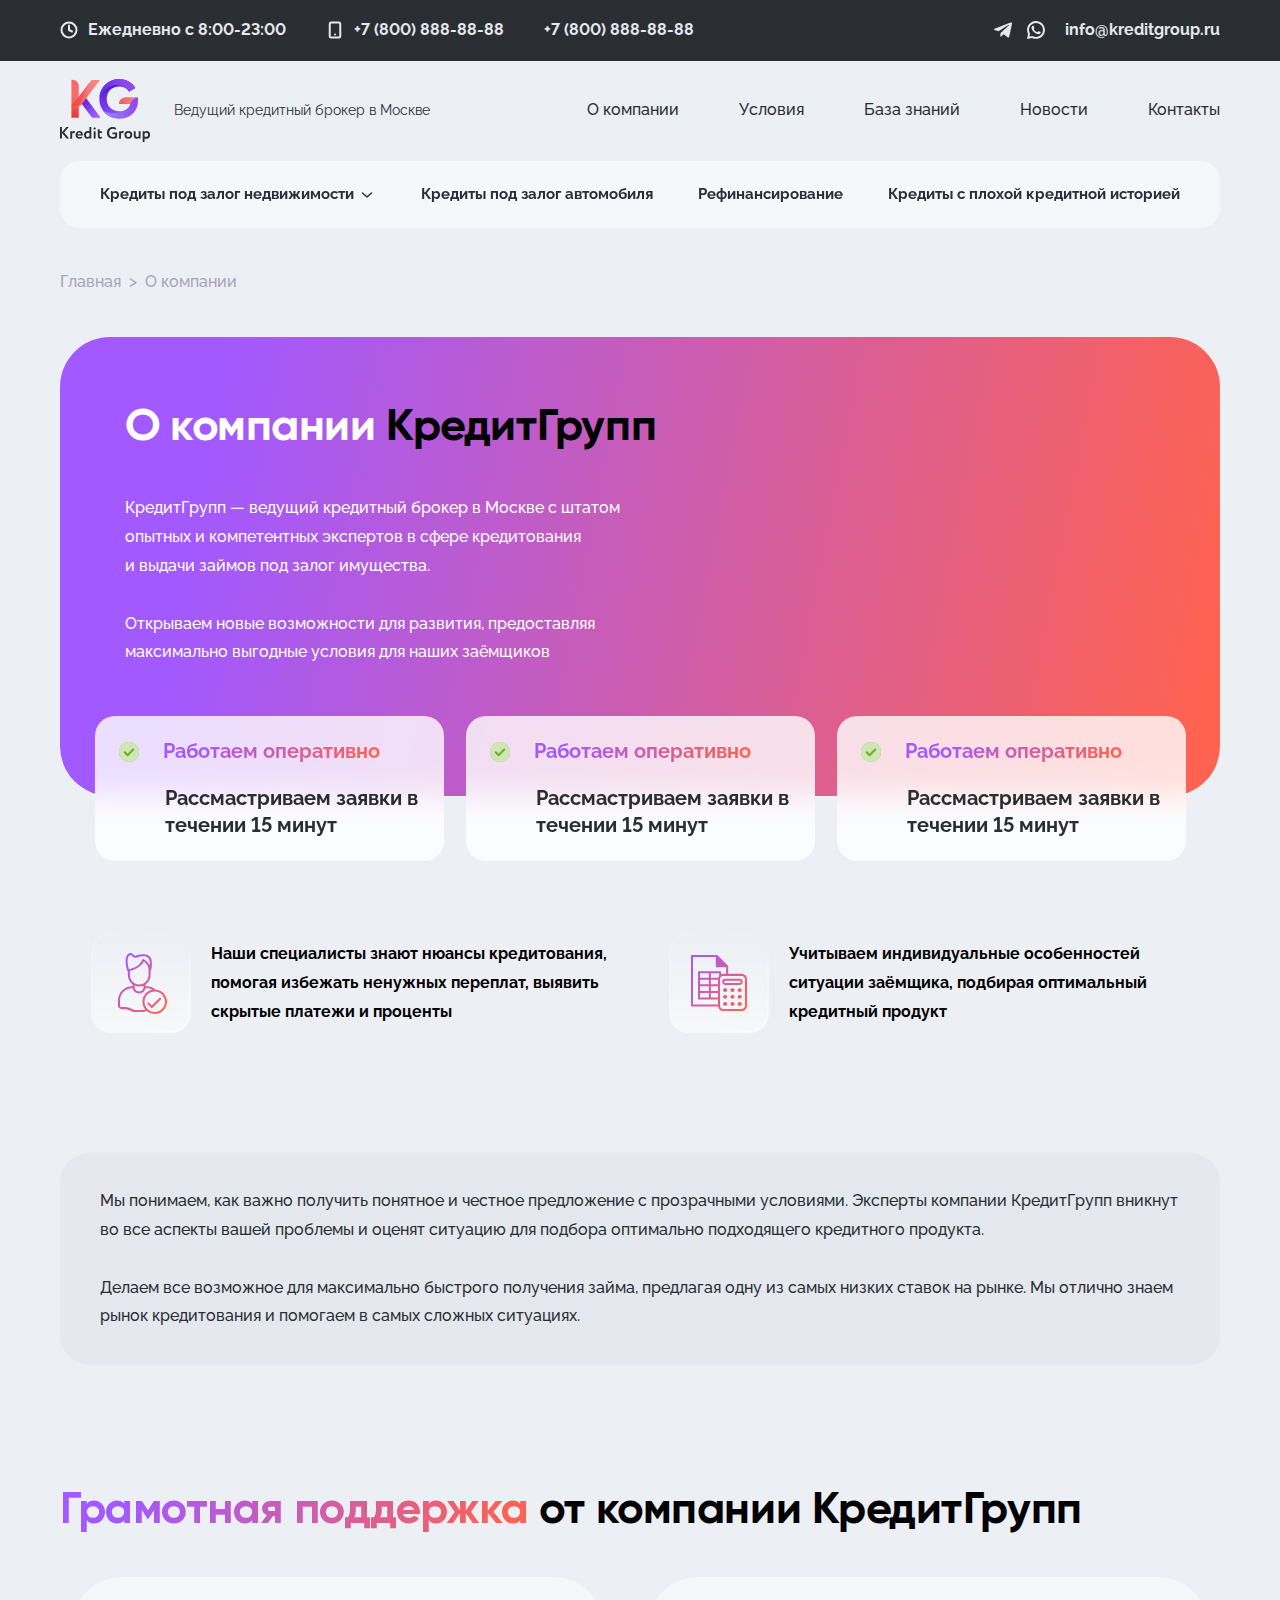
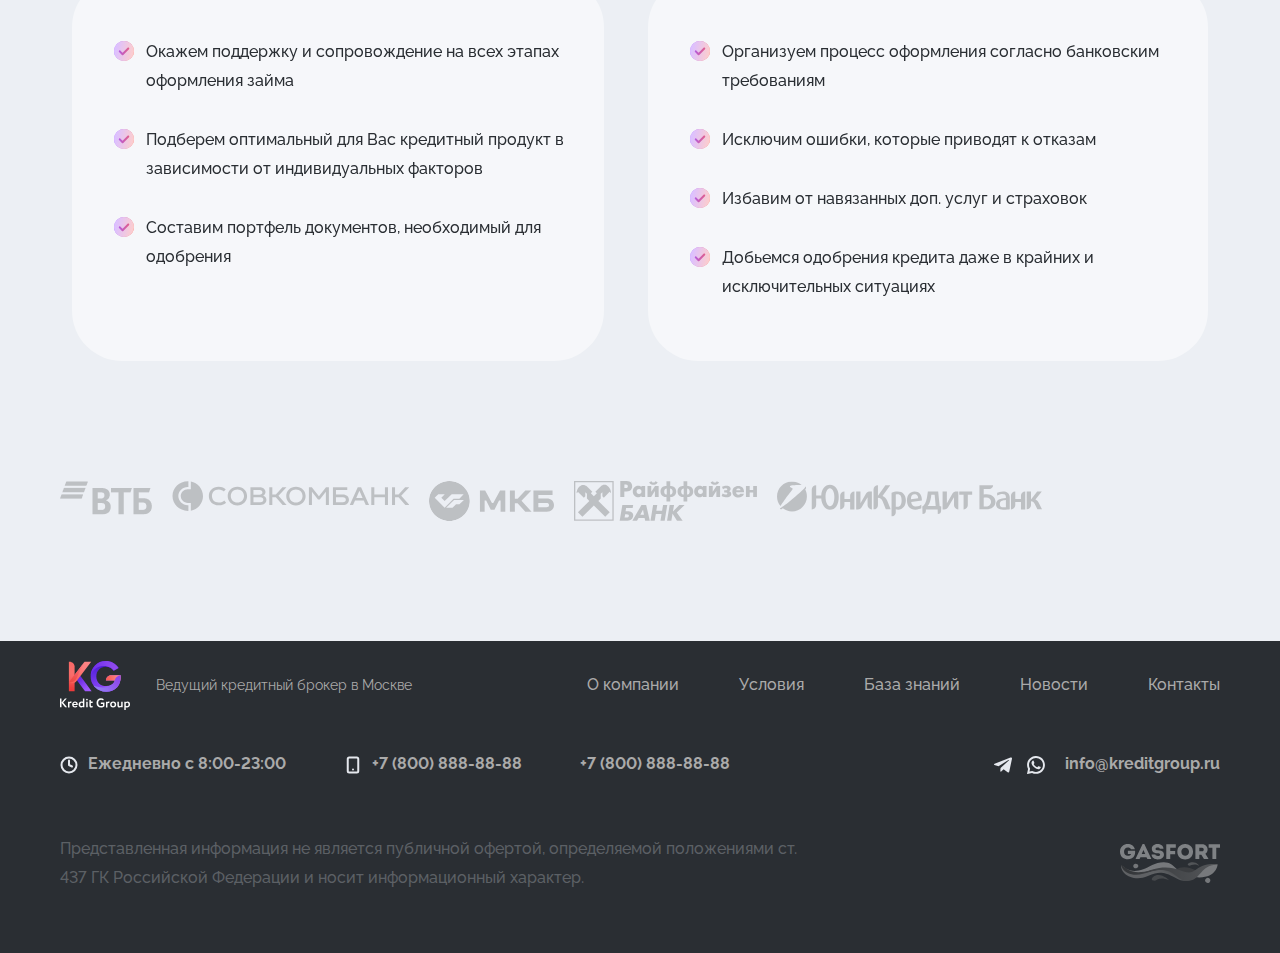
==== commit ed9044d7: "2" ====
--- a/about_company.html
+++ b/about_company.html
@@ -401,13 +401,6 @@
 </section>
 <section class="section_1">
   <div class="container">
-    <div class="logos">
-      <img src="img/icon_partner/1.png" alt="" />
-      <img src="img/icon_partner/Sovcombank_logo.svg" alt="" />
-      <img src="img/icon_partner/MKB_logo.svg" alt="" />
-      <img src="img/icon_partner/Raiffeisen_Bank_logo.svg" alt="" />
-      <img src="img/icon_partner/YuniCredit_logo.svg" alt="" />
-    </div>
     <div class="slider_adaptiv_partners">
       <section class="customer-logos slider slider_adaptiv_partners">
         <div class="slide">
--- a/css/refinansing/refinancing.css
+++ b/css/refinansing/refinancing.css
@@ -87,6 +87,165 @@
   font-weight: inherit;
 }
 
+.main-section {
+  margin-bottom: 120px;
+}
+.main-section .content {
+  display: flex;
+  align-items: center;
+  max-width: 1160px;
+  margin: 0 auto;
+  justify-content: space-between;
+}
+.main-section .content .block_1_absolute {
+  position: absolute;
+  top: 200px;
+  left: 300px;
+}
+.main-section .content .left-container .header {
+  font-family: "Gilroy", sans-serif;
+  font-weight: 700;
+  font-size: 45px;
+  line-height: 115%;
+  letter-spacing: -0.01em;
+  color: #2a2e33;
+  margin-bottom: 20px;
+}
+.main-section .content .left-container .header span {
+  background: linear-gradient(100.92deg, #a259ff 13.57%, #ff6250 97.65%), #2e323d;
+  -webkit-background-clip: text;
+  -webkit-text-fill-color: transparent;
+  -webkit-text-fill-color: transparent;
+}
+.main-section .content .left-container ul {
+  display: flex;
+  flex-direction: column;
+  gap: 20px;
+  margin-bottom: 40px;
+}
+.main-section .content .left-container ul li {
+  display: flex;
+  align-items: center;
+  gap: 10px;
+}
+.main-section .content .left-container ul li img {
+  max-width: 24px;
+  max-height: 24px;
+}
+.main-section .content .left-container ul li p {
+  font-family: "Raleway", sans-serif;
+  font-weight: 500;
+  font-size: 16px;
+  line-height: 180%;
+  font-feature-settings: "pnum" on, "lnum" on;
+  color: #2a2e33;
+}
+.main-section .content .left-container .bottom {
+  display: flex;
+  align-items: center;
+  gap: 25px;
+}
+.main-section .content .left-container .bottom .btn-container {
+  display: flex;
+  gap: 10px;
+  align-items: center;
+  background: #45ba51;
+  border-radius: 20px 20px 20px 1px;
+  padding: 20px 35px;
+  transition: 0.3s all;
+  cursor: pointer;
+}
+.main-section .content .left-container .bottom .btn-container:hover,
+.main-section .content .left-container .bottom .btn-container :active {
+  background: #82ce8a;
+  border-radius: 20px;
+}
+.main-section .content .left-container .bottom .btn-container:focus {
+  background: #25882f;
+  border-radius: 20px;
+}
+.main-section .content .left-container .bottom .btn-container img {
+  max-width: 18px;
+  max-height: 18px;
+}
+.main-section .content .left-container .bottom .btn-container span {
+  font-family: "Gilroy", sans-serif;
+  font-weight: 800;
+  font-size: 18px;
+  line-height: 22px;
+  letter-spacing: 0.015em;
+  font-feature-settings: "pnum" on, "lnum" on;
+  color: #ffffff;
+}
+.main-section .content .left-container .bottom .online-container {
+  display: flex;
+  align-items: center;
+  gap: 7px;
+}
+.main-section .content .left-container .bottom .online-container .green-circle {
+  width: 10px;
+  height: 10px;
+  border-radius: 50%;
+  background: #45ba51;
+}
+.main-section .content .left-container .bottom .online-container span {
+  font-family: "Gilroy", sans-serif;
+  font-weight: 500;
+  font-size: 16px;
+  line-height: 180%;
+  font-feature-settings: "pnum" on, "lnum" on;
+  color: #2a2e33;
+}
+.main-section .content .right-container {
+  position: relative;
+}
+.main-section .content .right-container items-container {
+  position: absolute;
+  display: flex;
+  width: 100%;
+  justify-content: center;
+  bottom: 10%;
+}
+.main-section .content .right-container items-container ul {
+  display: flex;
+  gap: 10px;
+}
+.main-section .content .right-container items-container ul li {
+  display: flex;
+  flex-direction: column;
+  justify-content: center;
+  align-items: center;
+  padding: 20px;
+  gap: 10px;
+  background: rgba(255, 255, 255, 0.8);
+  backdrop-filter: blur(10px);
+  border-radius: 30px;
+}
+.main-section .content .right-container items-container ul li h5 {
+  font-family: "Raleway", sans-serif;
+  font-style: normal;
+  font-weight: 500;
+  font-size: 16px;
+  line-height: 100%;
+  text-align: center;
+  color: #2a2e33;
+}
+.main-section .content .right-container items-container ul li p {
+  font-family: "Gilroy", sans-serif;
+  font-weight: 700;
+  font-size: 28px;
+  line-height: 28px;
+  background: linear-gradient(100.92deg, #a259ff 13.57%, #ff6250 97.65%);
+  -webkit-background-clip: text;
+  -webkit-text-fill-color: transparent;
+  background-clip: text;
+  -webkit-text-fill-color: transparent;
+}
+.main-section .content .right-container items-container ul li p span {
+  font-size: 46px;
+  line-height: 46px;
+}
+
 .credits {
   margin-bottom: 120px;
 }
--- a/css/main.css
+++ b/css/main.css
@@ -1335,6 +1335,7 @@
   display: flex;
   flex-direction: column;
   gap: 30px;
+  padding-bottom: 120px;
 }
 .section_8 .item .messages::-webkit-scrollbar {
   width: 7px;
@@ -1933,4 +1934,61 @@
   border-radius: 20px;
 }
 
+.items-container {
+  position: absolute;
+  display: flex;
+  width: 100%;
+  justify-content: center;
+  bottom: -34%;
+  left: 15%;
+}
+.items-container ul {
+  display: flex;
+  gap: 10px;
+}
+.items-container ul li {
+  display: flex;
+  flex-direction: column;
+  justify-content: center;
+  align-items: center;
+  padding: 20px;
+  gap: 10px;
+  background: rgba(255, 255, 255, 0.8);
+  backdrop-filter: blur(10px);
+  border-radius: 30px;
+}
+.items-container ul li h5 {
+  font-family: "Raleway", sans-serif;
+  font-style: normal;
+  font-weight: 500;
+  font-size: 16px;
+  line-height: 100%;
+  text-align: center;
+  color: #2a2e33;
+}
+.items-container ul li p {
+  font-family: "Gilroy", sans-serif;
+  font-weight: 700;
+  font-size: 28px;
+  line-height: 28px;
+  background: linear-gradient(100.92deg, #a259ff 13.57%, #ff6250 97.65%);
+  -webkit-background-clip: text;
+  -webkit-text-fill-color: transparent;
+  background-clip: text;
+  -webkit-text-fill-color: transparent;
+}
+.items-container ul li p span {
+  font-size: 46px;
+  line-height: 46px;
+}
+
+.right-container {
+  position: relative;
+}
+.right-container .items-container {
+  position: absolute;
+  bottom: 10%;
+  left: 0;
+}
+
 /*# sourceMappingURL=main.css.map */
--- a/css/about/about.css
+++ b/css/about/about.css
@@ -413,55 +413,57 @@
   align-items: center;
   font-feature-settings: "pnum" on, "lnum" on;
   /* black */
-  color: #2A2E33;
+  color: #2a2e33;
   margin-bottom: 20px;
 }
-.table .block {
-  max-width: 860px;
-  display: flex;
-  gap: 3px;
-}
-.table .block .items {
-  display: flex;
-  flex-direction: column;
-  gap: 3px;
-}
-.table .block .items .item_top {
-  display: flex;
-  align-items: center;
-  width: 433px;
-  height: 66px;
-  border-radius: 30px 0 0px 0px;
-  background: linear-gradient(100.92deg, #D8BAFF 13.57%, #FFCCC7 97.65%);
-}
-.table .block .items .item_top span {
-  margin-left: 44px;
-  font-family: "Raleway";
+.table table {
+  display: flex;
+  flex-direction: column;
+  gap: 5px;
+}
+.table table tr {
+  display: flex;
+  align-items: center;
+  justify-content: center;
+  width: 100%;
+  gap: 5px;
+  font-family: "Raleway", sans-serif;
   font-style: normal;
   font-weight: 700;
   font-size: 20px;
   line-height: 150%;
-  /* or 30px */
-  display: flex;
-  align-items: center;
-  font-feature-settings: "pnum" on, "lnum" on;
-  /* black */
-  color: #2A2E33;
-}
-.table .block .items .item_top_reverse {
-  border-radius: 0px 30px 0px 0px;
-  background: linear-gradient(100.92deg, #D8BAFF 13.57%, #FFCCC7 97.65%);
-}
-.table .block .items .item {
-  width: 433px;
-  height: 66px;
-  background: #E5E8EE;
-}
-.table .block .items .item_radius {
+  text-align: left;
+  margin-bottom: 5px;
+}
+.table table tr:last-child td:not(:first-child):not(:last-child) {
+  border-radius: 0px;
+}
+.table table tr:last-child td:first-child {
   border-radius: 0 0 0 30px;
 }
-.table .block .items .item_radius_2 {
-  border-radius: 0 0 30px 0;
+.table table tr:last-child td:last-child {
+  border-radius: 0px 0 30px 0;
+}
+.table table tr th {
+  background: linear-gradient(100.92deg, #d8baff 13.57%, #ffccc7 97.65%);
+  padding: 14px 44px;
+  width: 100%;
+  font-feature-settings: "pnum" on, "lnum" on;
+  color: #2a2e33;
+}
+.table table tr th:not(:first-child):not(:last-child) {
+  border-radius: 0px;
+}
+.table table tr th:first-child {
+  border-radius: 30px 0 0 0;
+}
+.table table tr th:last-child {
+  border-radius: 0px 30px 0 0;
+}
+.table table tr td {
+  background: #e5e8ee;
+  width: 100%;
+  padding: 14px 44px;
 }
 
 .list {
--- a/css/slider_partners/slider_partners.css
+++ b/css/slider_partners/slider_partners.css
@@ -1,5 +1,5 @@
 .slider_adaptiv_partners{
-    margin-top: 40px;
+    margin-top: 70px;
     margin-bottom: 40px;
 }
 
@@ -120,6 +120,7 @@
 }
 .slide img{
     opacity: 0.3;
+    width: auto;
 }
 .slider_adaptiv_partners .slide img{
 
--- a/css/about/about.css
+++ b/css/about/about.css
@@ -413,55 +413,57 @@
   align-items: center;
   font-feature-settings: "pnum" on, "lnum" on;
   /* black */
-  color: #2A2E33;
+  color: #2a2e33;
   margin-bottom: 20px;
 }
-.table .block {
-  max-width: 860px;
-  display: flex;
-  gap: 3px;
-}
-.table .block .items {
-  display: flex;
-  flex-direction: column;
-  gap: 3px;
-}
-.table .block .items .item_top {
-  display: flex;
-  align-items: center;
-  width: 433px;
-  height: 66px;
-  border-radius: 30px 0 0px 0px;
-  background: linear-gradient(100.92deg, #D8BAFF 13.57%, #FFCCC7 97.65%);
-}
-.table .block .items .item_top span {
-  margin-left: 44px;
-  font-family: "Raleway";
+.table table {
+  display: flex;
+  flex-direction: column;
+  gap: 5px;
+}
+.table table tr {
+  display: flex;
+  align-items: center;
+  justify-content: center;
+  width: 100%;
+  gap: 5px;
+  font-family: "Raleway", sans-serif;
   font-style: normal;
   font-weight: 700;
   font-size: 20px;
   line-height: 150%;
-  /* or 30px */
-  display: flex;
-  align-items: center;
-  font-feature-settings: "pnum" on, "lnum" on;
-  /* black */
-  color: #2A2E33;
-}
-.table .block .items .item_top_reverse {
-  border-radius: 0px 30px 0px 0px;
-  background: linear-gradient(100.92deg, #D8BAFF 13.57%, #FFCCC7 97.65%);
-}
-.table .block .items .item {
-  width: 433px;
-  height: 66px;
-  background: #E5E8EE;
-}
-.table .block .items .item_radius {
+  text-align: left;
+  margin-bottom: 5px;
+}
+.table table tr:last-child td:not(:first-child):not(:last-child) {
+  border-radius: 0px;
+}
+.table table tr:last-child td:first-child {
   border-radius: 0 0 0 30px;
 }
-.table .block .items .item_radius_2 {
-  border-radius: 0 0 30px 0;
+.table table tr:last-child td:last-child {
+  border-radius: 0px 0 30px 0;
+}
+.table table tr th {
+  background: linear-gradient(100.92deg, #d8baff 13.57%, #ffccc7 97.65%);
+  padding: 14px 44px;
+  width: 100%;
+  font-feature-settings: "pnum" on, "lnum" on;
+  color: #2a2e33;
+}
+.table table tr th:not(:first-child):not(:last-child) {
+  border-radius: 0px;
+}
+.table table tr th:first-child {
+  border-radius: 30px 0 0 0;
+}
+.table table tr th:last-child {
+  border-radius: 0px 30px 0 0;
+}
+.table table tr td {
+  background: #e5e8ee;
+  width: 100%;
+  padding: 14px 44px;
 }
 
 .list {
--- a/css/adaptiv.css
+++ b/css/adaptiv.css
@@ -117,6 +117,29 @@
   }
 }
 @media screen and (max-width: 850px) {
+  .right-container img {
+    width: 300px;
+  }
+  .right-container .items-container ul {
+    gap: 5px;
+  }
+  .right-container .items-container ul li {
+    padding: 10px;
+    border-radius: 18.1957px;
+    gap: 5px;
+  }
+  .right-container .items-container ul li h5 {
+    font-size: 12px;
+    line-height: 100%;
+  }
+  .right-container .items-container ul li p {
+    font-size: 17px;
+    line-height: 17px;
+  }
+  .right-container .items-container ul li p span {
+    font-size: 24px;
+    line-height: 24px;
+  }
   .sub_title {
     font-size: 24px;
     max-width: 300px;
@@ -783,19 +806,14 @@
   .article_text .container img {
     width: 300px;
   }
-  .table .sub_title_2 {
-    font-size: 20px;
-  }
-  .table .block .items .item_top {
-    width: 148px;
-    justify-content: center;
-  }
-  .table .block .items .item_top span {
-    margin: 0;
-    font-size: 20px;
-  }
-  .table .block .items .item {
-    width: 148px;
+  table tr th {
+    font-size: 14px;
+    line-height: 150%;
+    padding: 14px 28px;
+  }
+  table tr td {
+    font-size: 14px;
+    line-height: 150%;
   }
   .list .block .block_item {
     padding: 30px 20px;
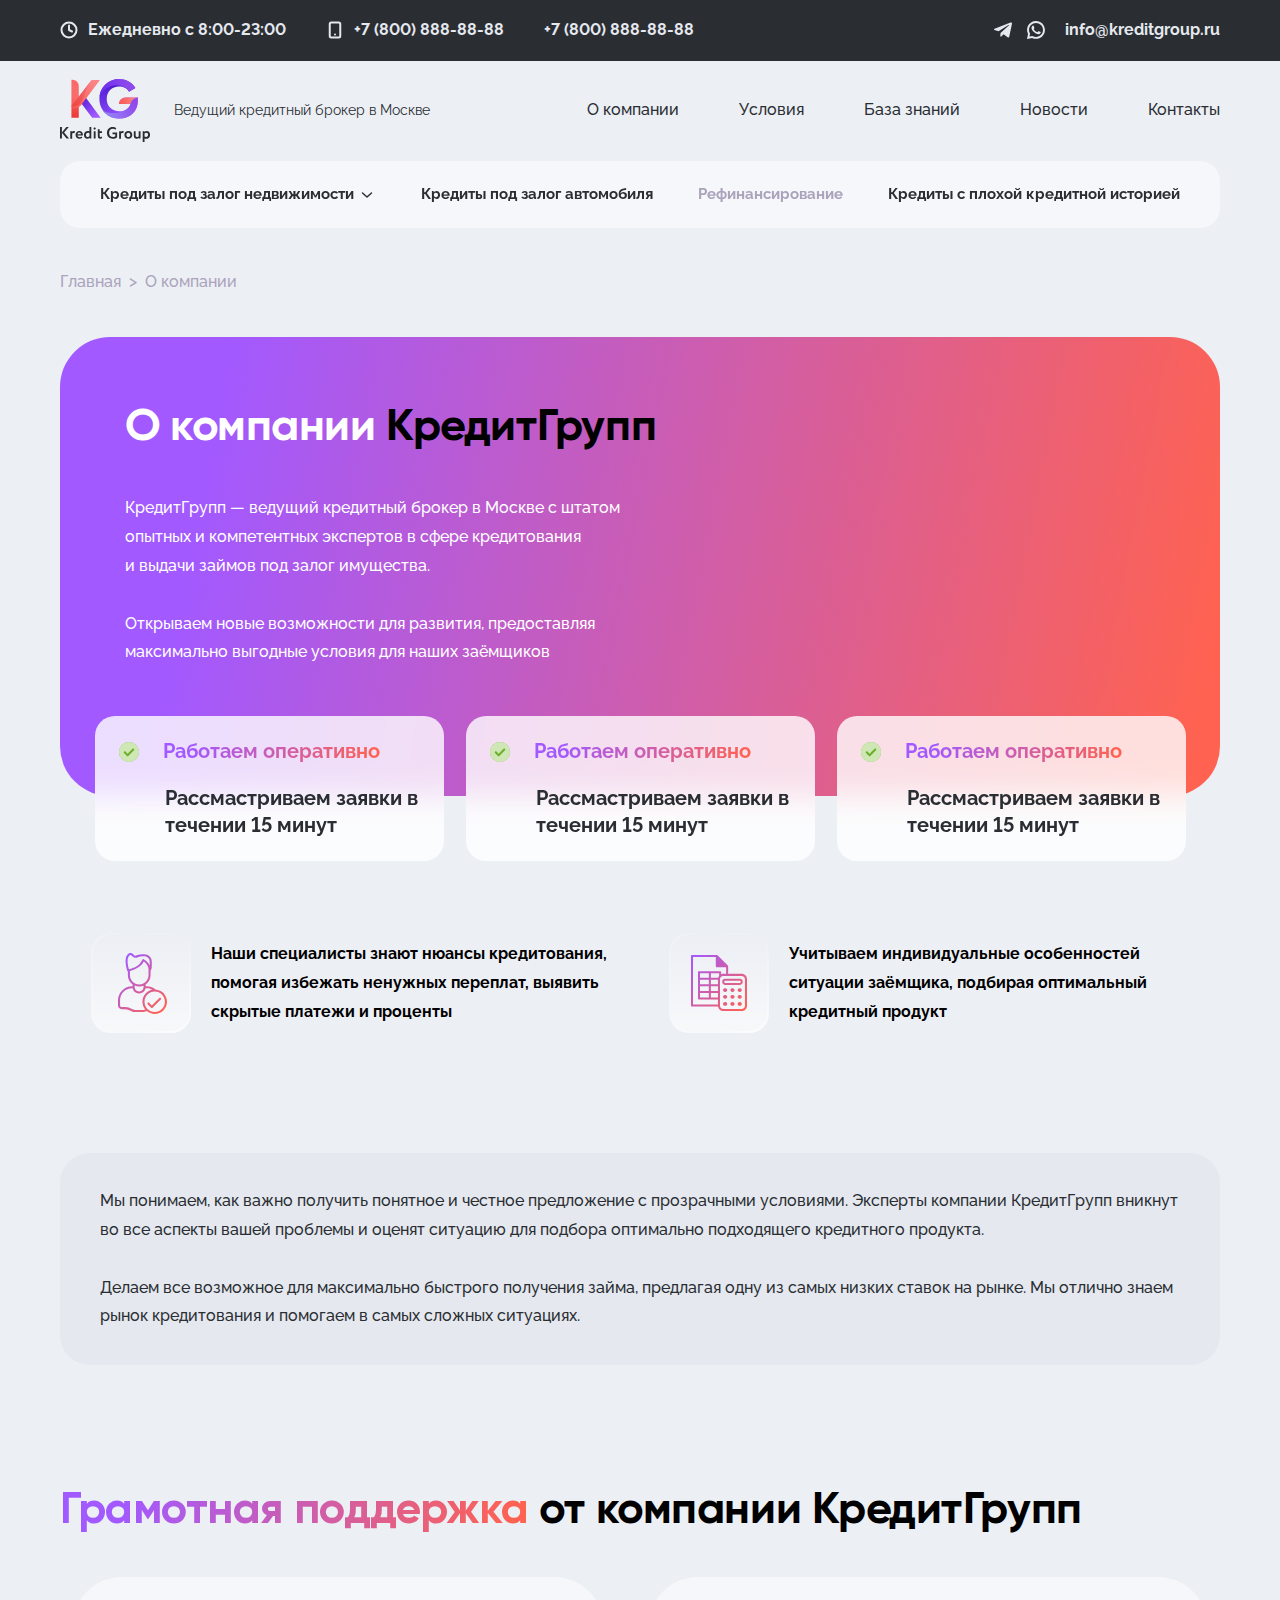
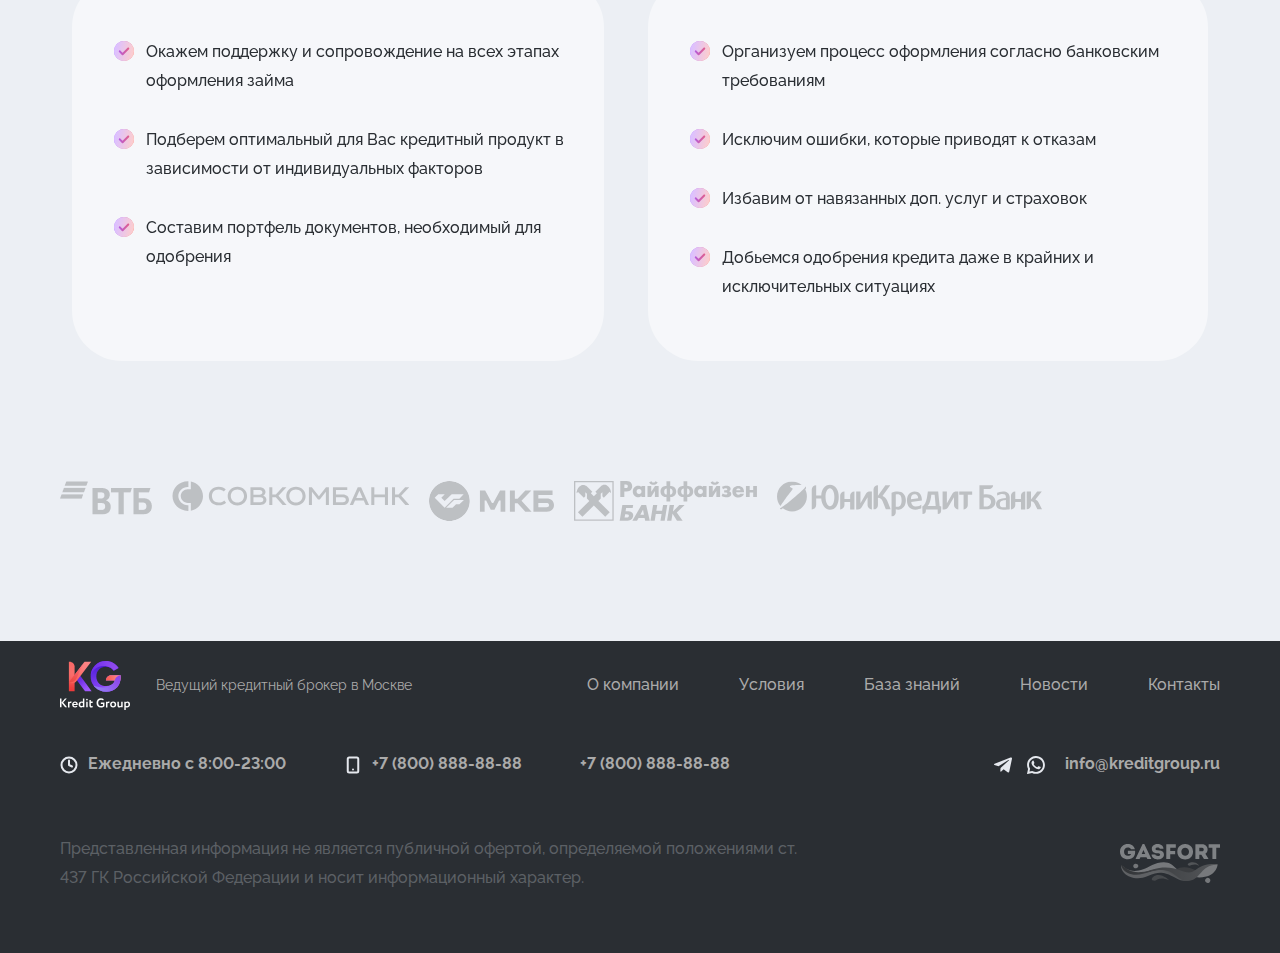
==== commit fa5611c9: "new" ====
--- a/about_company.html
+++ b/about_company.html
@@ -157,7 +157,9 @@
           <a href="#" class="item dropbtn"></a>
           <div id="myDropdown" class="dropdown-content drop">
             <a href="" class="item">Кредиты под залог автомобиля</a>
-            <a href="" class="item">Рефинансирование</a>
+            <a href="" class="item" style="color: #aba3bc"
+            >Рефинансирование</a
+            >
             <a href="" class="item">Кредиты с плохой кредитной историей</a>
             <a href="" class="item">Кредиты под залог земельного участка</a>
             <a href="" class="item">Кредиты под залог дома, коттеджа</a>
@@ -168,7 +170,7 @@
           </div>
         </div>
         <a href="" class="item">Кредиты под залог автомобиля</a>
-        <a href="" class="item">Рефинансирование</a>
+        <a href="" class="item" style="color: #aba3bc">Рефинансирование</a>
         <a href="" class="item">Кредиты с плохой кредитной историей</a>
       </div>
     </div>
--- a/css/refinansing/refinancing.css
+++ b/css/refinansing/refinancing.css
@@ -311,6 +311,7 @@
   font-family: "Gilroy", sans-serif;
 }
 .zalog .content .items-container {
+  position: inherit;
   display: flex;
   justify-content: space-between;
   flex-wrap: wrap;
@@ -511,6 +512,7 @@
   -webkit-text-fill-color: transparent;
 }
 .conditions .content .items-container {
+  position: inherit;
   display: flex;
   flex-direction: column;
   gap: 30px;
--- a/css/main.css
+++ b/css/main.css
@@ -1934,7 +1934,7 @@
   border-radius: 20px;
 }
 
-.items-container {
+.section_1 .items-container {
   position: absolute;
   display: flex;
   width: 100%;
@@ -1942,11 +1942,11 @@
   bottom: -34%;
   left: 15%;
 }
-.items-container ul {
+.section_1 .items-container ul {
   display: flex;
   gap: 10px;
 }
-.items-container ul li {
+.section_1 .items-container ul li {
   display: flex;
   flex-direction: column;
   justify-content: center;
@@ -1957,7 +1957,7 @@
   backdrop-filter: blur(10px);
   border-radius: 30px;
 }
-.items-container ul li h5 {
+.section_1 .items-container ul li h5 {
   font-family: "Raleway", sans-serif;
   font-style: normal;
   font-weight: 500;
@@ -1966,7 +1966,7 @@
   text-align: center;
   color: #2a2e33;
 }
-.items-container ul li p {
+.section_1 .items-container ul li p {
   font-family: "Gilroy", sans-serif;
   font-weight: 700;
   font-size: 28px;
@@ -1977,18 +1977,133 @@
   background-clip: text;
   -webkit-text-fill-color: transparent;
 }
-.items-container ul li p span {
+.section_1 .items-container ul li p span {
   font-size: 46px;
   line-height: 46px;
 }
-
-.right-container {
+.section_1 .right-container {
   position: relative;
 }
-.right-container .items-container {
-  position: absolute;
-  bottom: 10%;
+.section_1 .right-container .items-container {
+  position: absolute;
+  bottom: 16%;
   left: 0;
 }
 
+.section_2 .items-container {
+  position: absolute;
+  display: flex;
+  width: 100%;
+  justify-content: center;
+  bottom: -34%;
+  left: 15%;
+}
+.section_2 .items-container ul {
+  display: flex;
+  gap: 10px;
+}
+.section_2 .items-container ul li {
+  display: flex;
+  flex-direction: column;
+  justify-content: center;
+  align-items: center;
+  padding: 20px;
+  gap: 10px;
+  background: rgba(255, 255, 255, 0.8);
+  backdrop-filter: blur(10px);
+  border-radius: 30px;
+}
+.section_2 .items-container ul li h5 {
+  font-family: "Raleway", sans-serif;
+  font-style: normal;
+  font-weight: 500;
+  font-size: 16px;
+  line-height: 100%;
+  text-align: center;
+  color: #2a2e33;
+}
+.section_2 .items-container ul li p {
+  font-family: "Gilroy", sans-serif;
+  font-weight: 700;
+  font-size: 28px;
+  line-height: 28px;
+  background: linear-gradient(100.92deg, #a259ff 13.57%, #ff6250 97.65%);
+  -webkit-background-clip: text;
+  -webkit-text-fill-color: transparent;
+  background-clip: text;
+  -webkit-text-fill-color: transparent;
+}
+.section_2 .items-container ul li p span {
+  font-size: 46px;
+  line-height: 46px;
+}
+.section_2 .right-container {
+  position: relative;
+}
+.section_2 .right-container .items-container {
+  position: absolute;
+  bottom: 16%;
+  left: 0;
+}
+
+.main-section .items-container {
+  position: absolute;
+  display: flex;
+  width: 100%;
+  justify-content: center;
+  bottom: -34%;
+  left: 15%;
+}
+.main-section .items-container ul {
+  display: flex;
+  gap: 10px;
+}
+.main-section .items-container ul li {
+  display: flex;
+  flex-direction: column;
+  justify-content: center;
+  align-items: center;
+  padding: 20px;
+  gap: 10px;
+  background: rgba(255, 255, 255, 0.8);
+  backdrop-filter: blur(10px);
+  border-radius: 30px;
+}
+.main-section .items-container ul li h5 {
+  font-family: "Raleway", sans-serif;
+  font-style: normal;
+  font-weight: 500;
+  font-size: 16px;
+  line-height: 100%;
+  text-align: center;
+  color: #2a2e33;
+}
+.main-section .items-container ul li p {
+  font-family: "Gilroy", sans-serif;
+  font-weight: 700;
+  font-size: 28px;
+  line-height: 28px;
+  background: linear-gradient(100.92deg, #a259ff 13.57%, #ff6250 97.65%);
+  -webkit-background-clip: text;
+  -webkit-text-fill-color: transparent;
+  background-clip: text;
+  -webkit-text-fill-color: transparent;
+}
+.main-section .items-container ul li p span {
+  font-size: 46px;
+  line-height: 46px;
+}
+.main-section .right-container {
+  position: relative;
+}
+.main-section .right-container .items-container {
+  position: absolute;
+  bottom: 16%;
+  left: 0;
+}
+
+.items_left {
+  left: -20px;
+}
+
 /*# sourceMappingURL=main.css.map */
--- a/css/adaptiv.css
+++ b/css/adaptiv.css
@@ -1,6 +1,13 @@
 @media screen and (max-width: 1200px) {
   .container {
     max-width: 1000px;
+  }
+  .main-section .content {
+    flex-direction: column-reverse;
+  }
+  .credit_15_mins .item {
+    flex-direction: column;
+    gap: 20px;
   }
   .section_1 .logos {
     display: flex;
